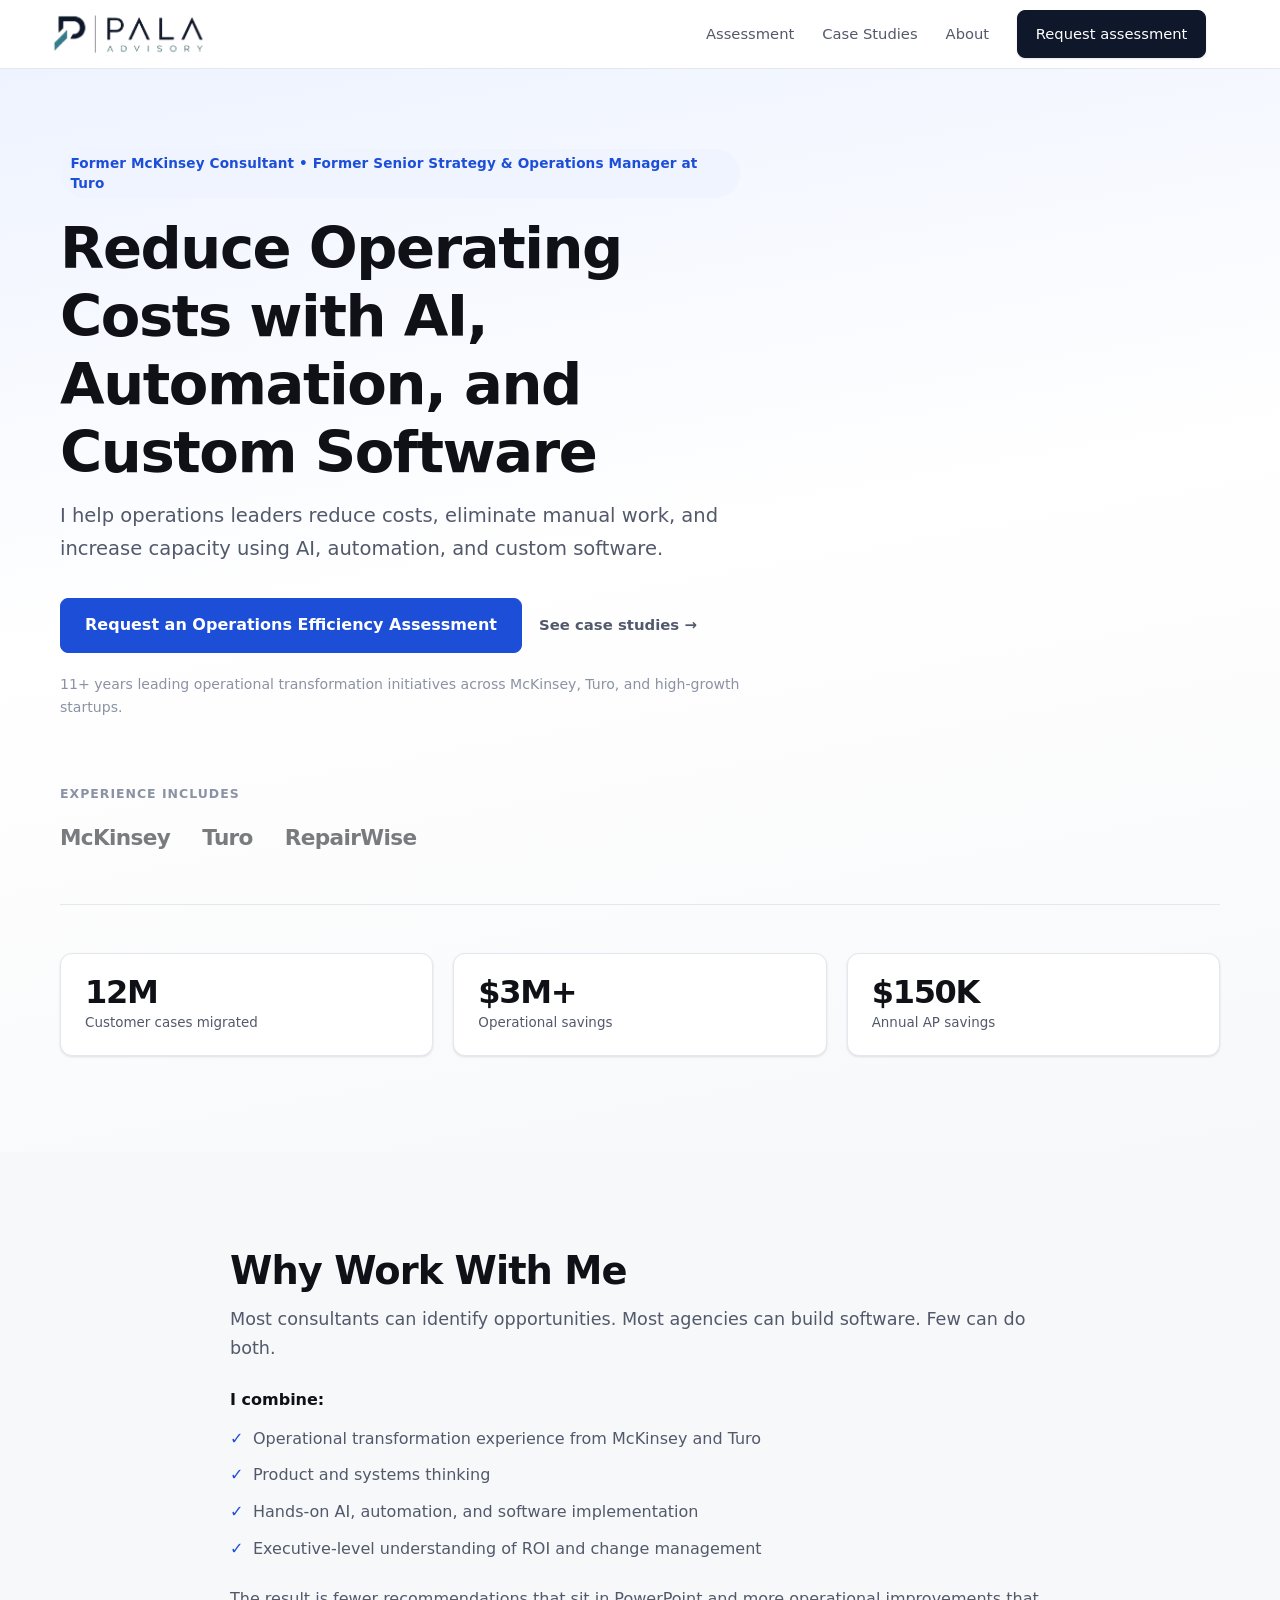
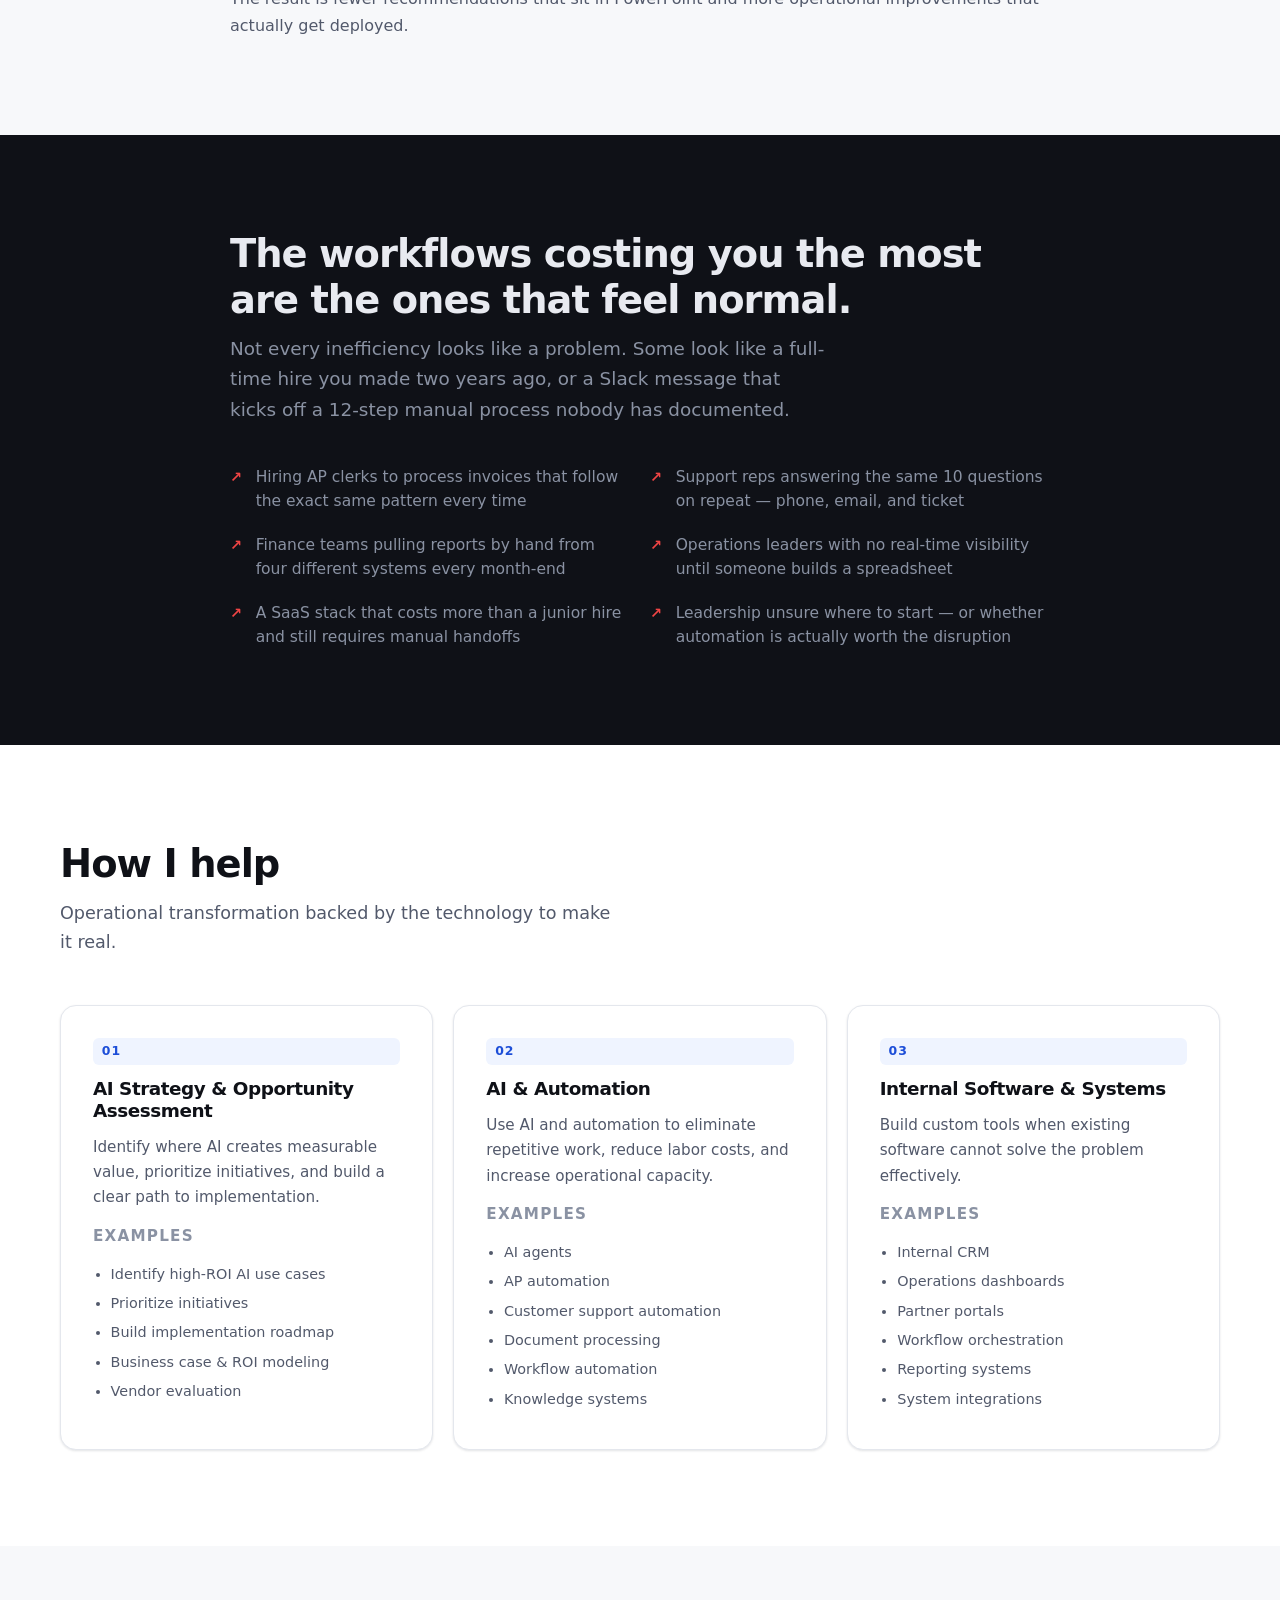
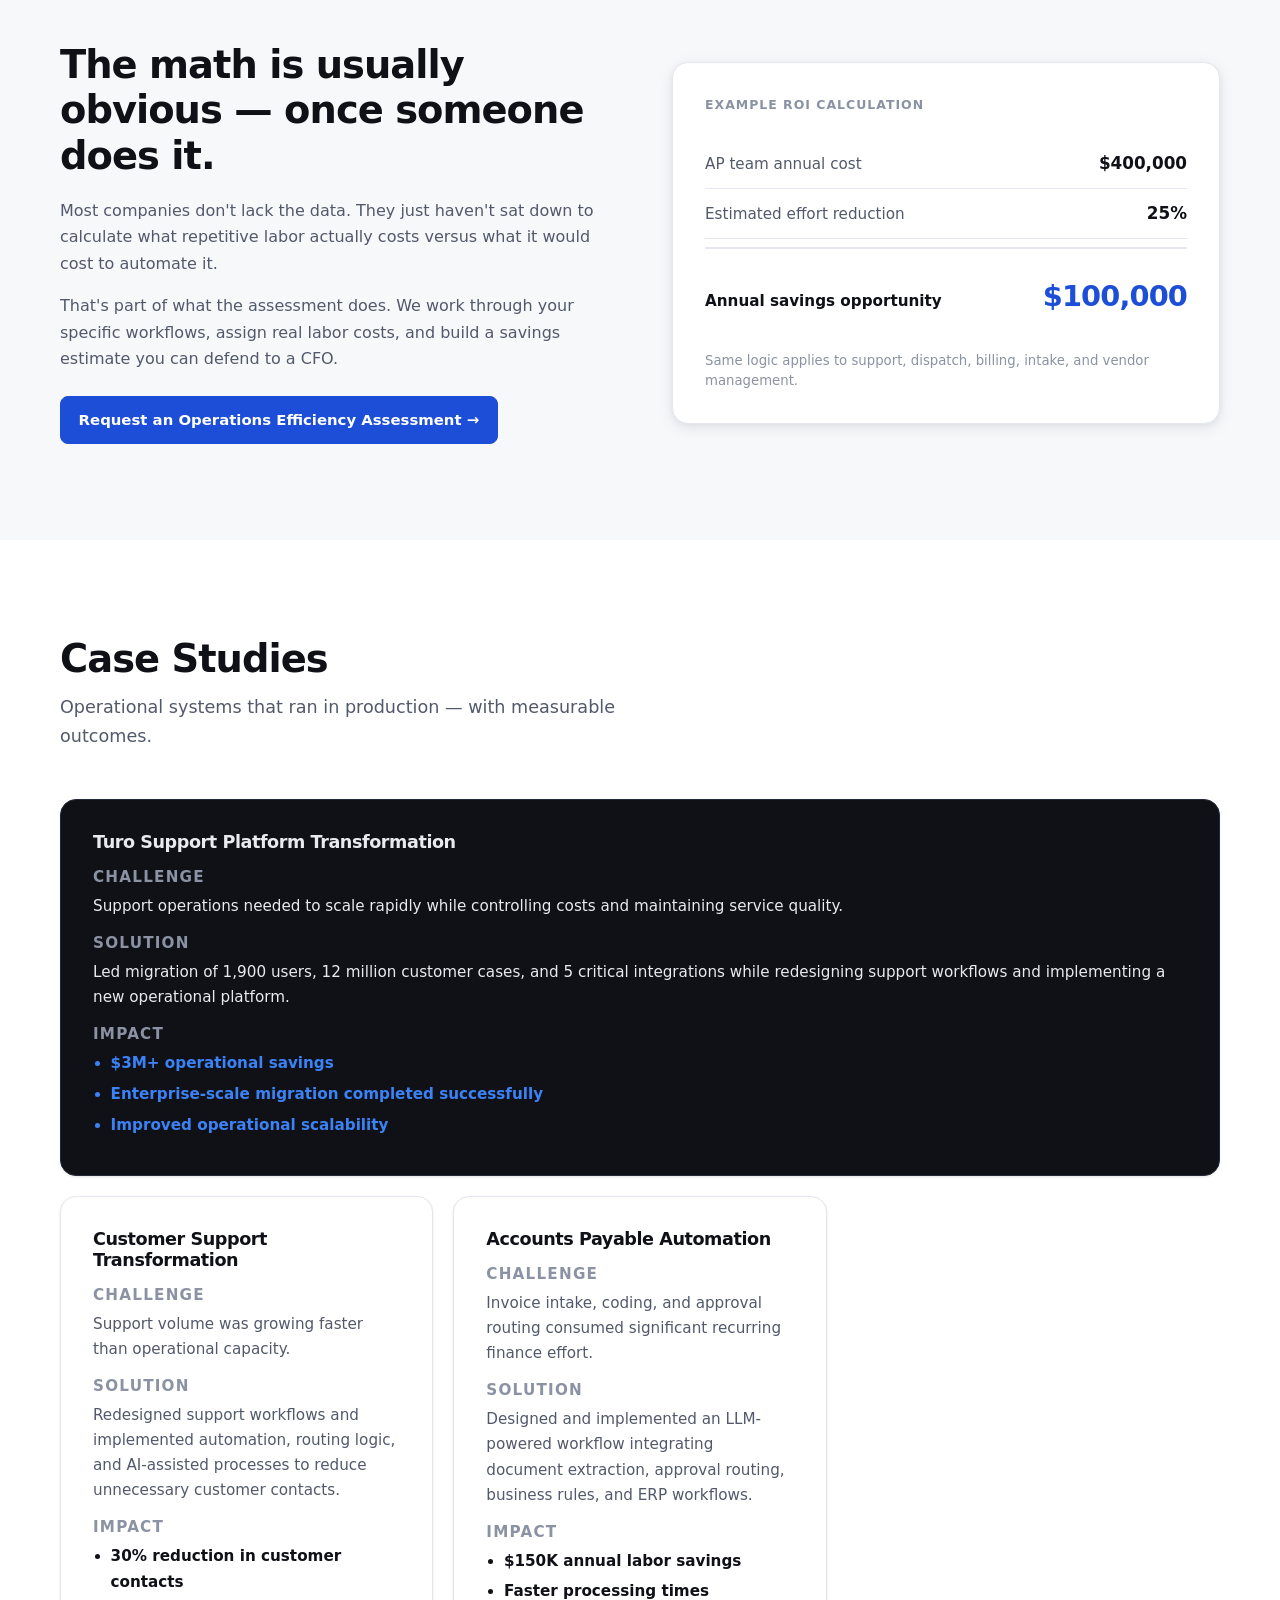
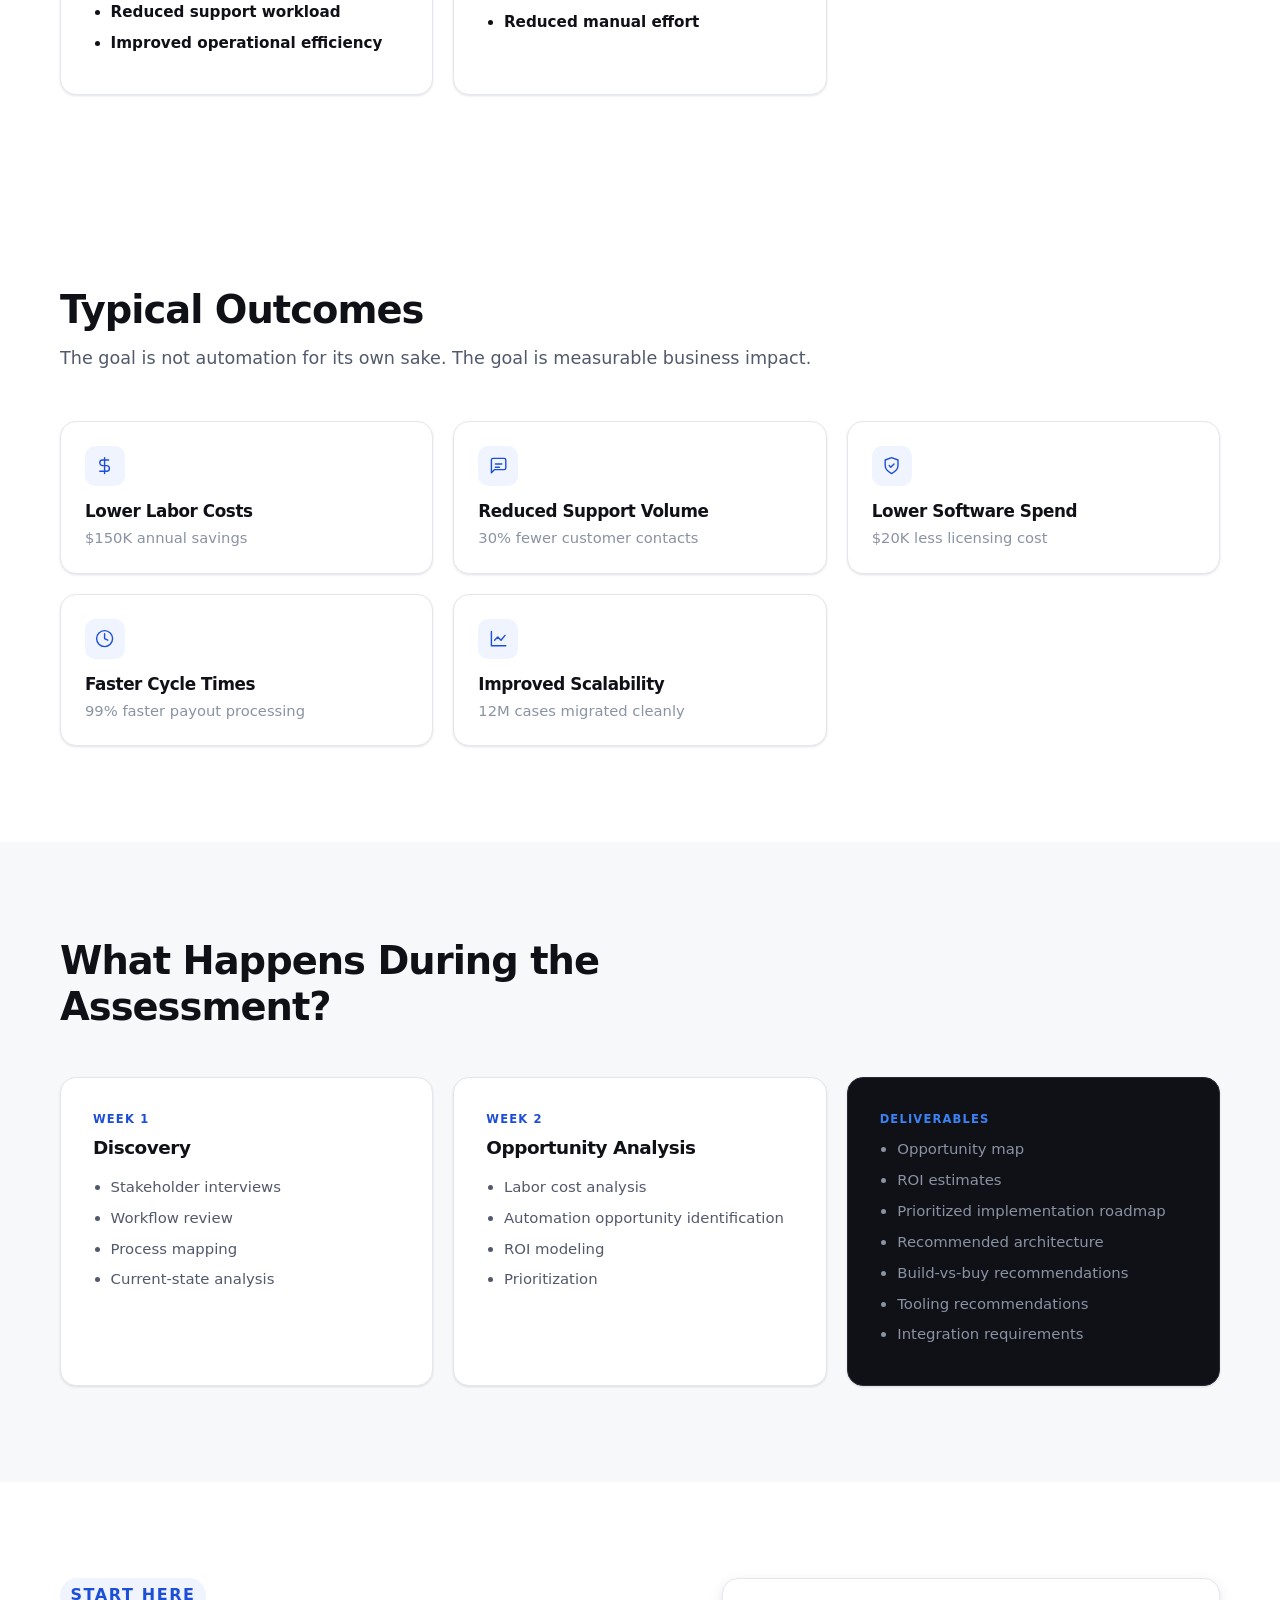
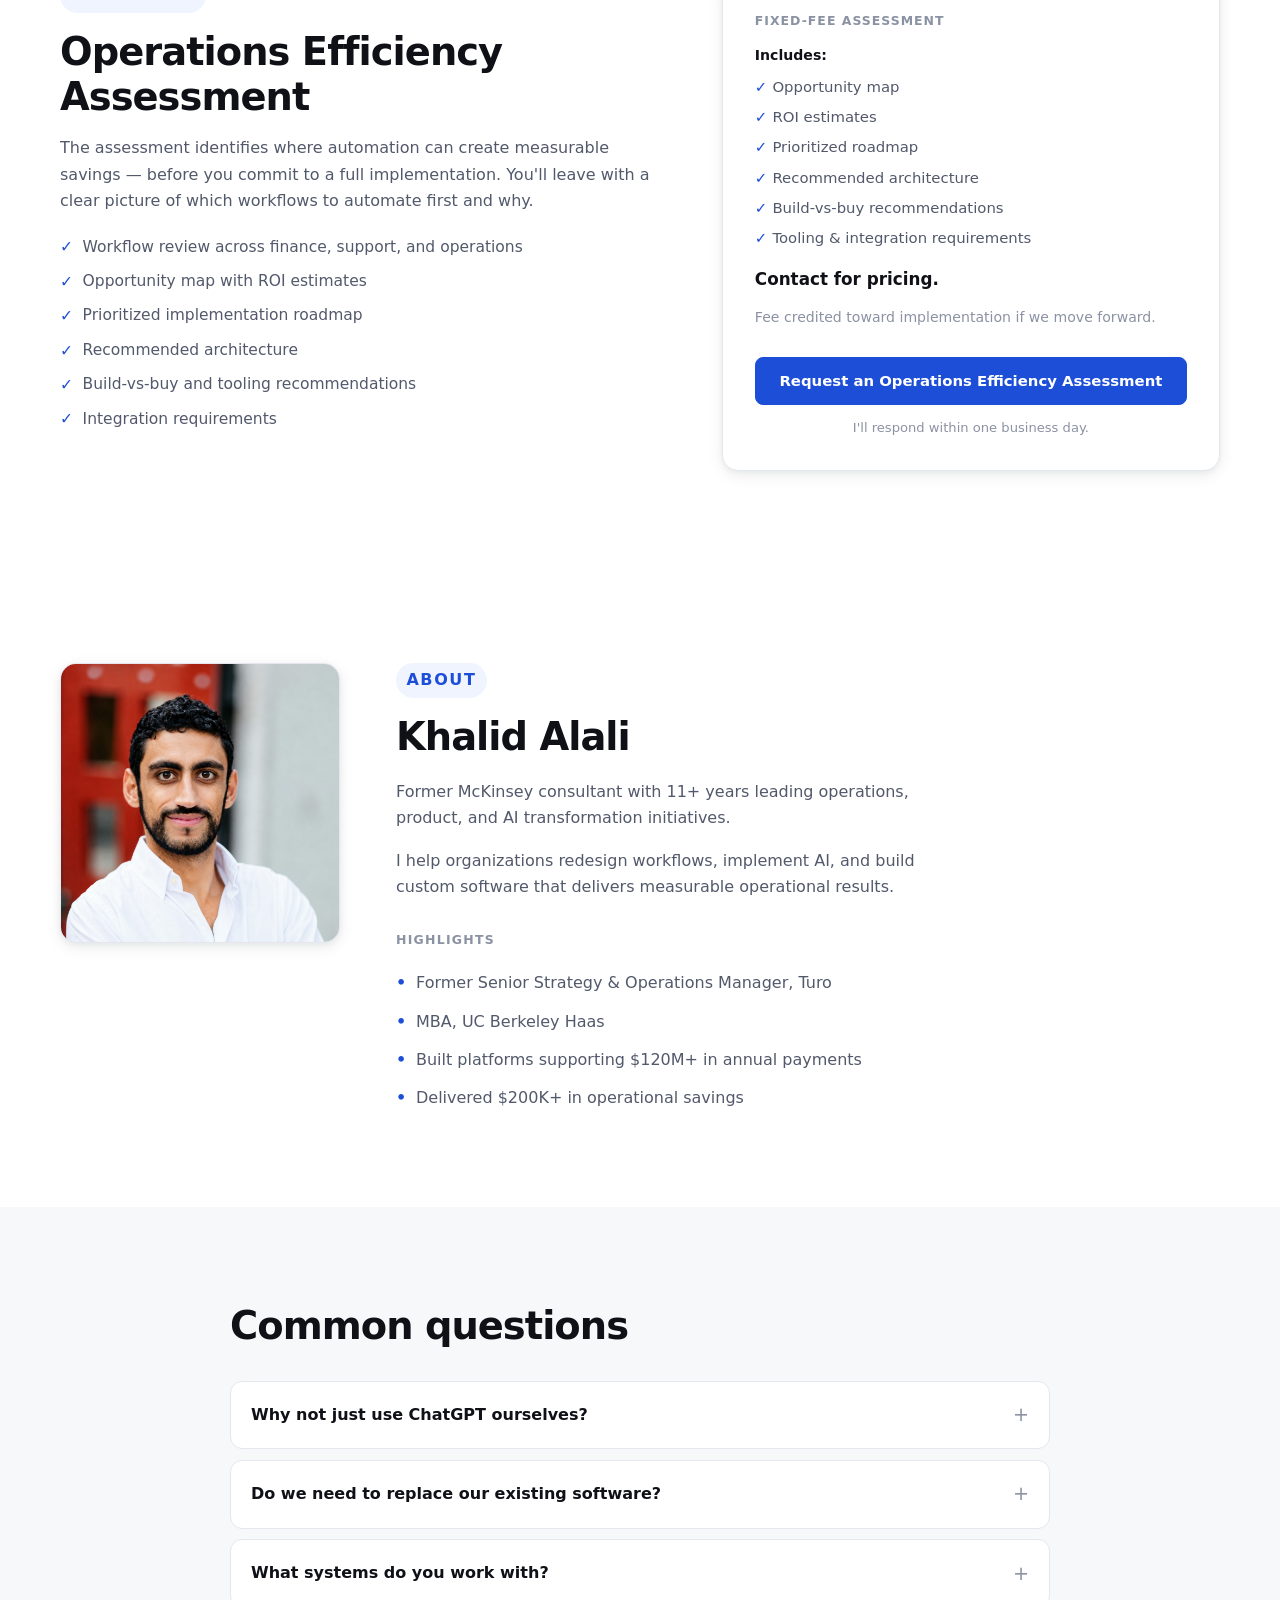
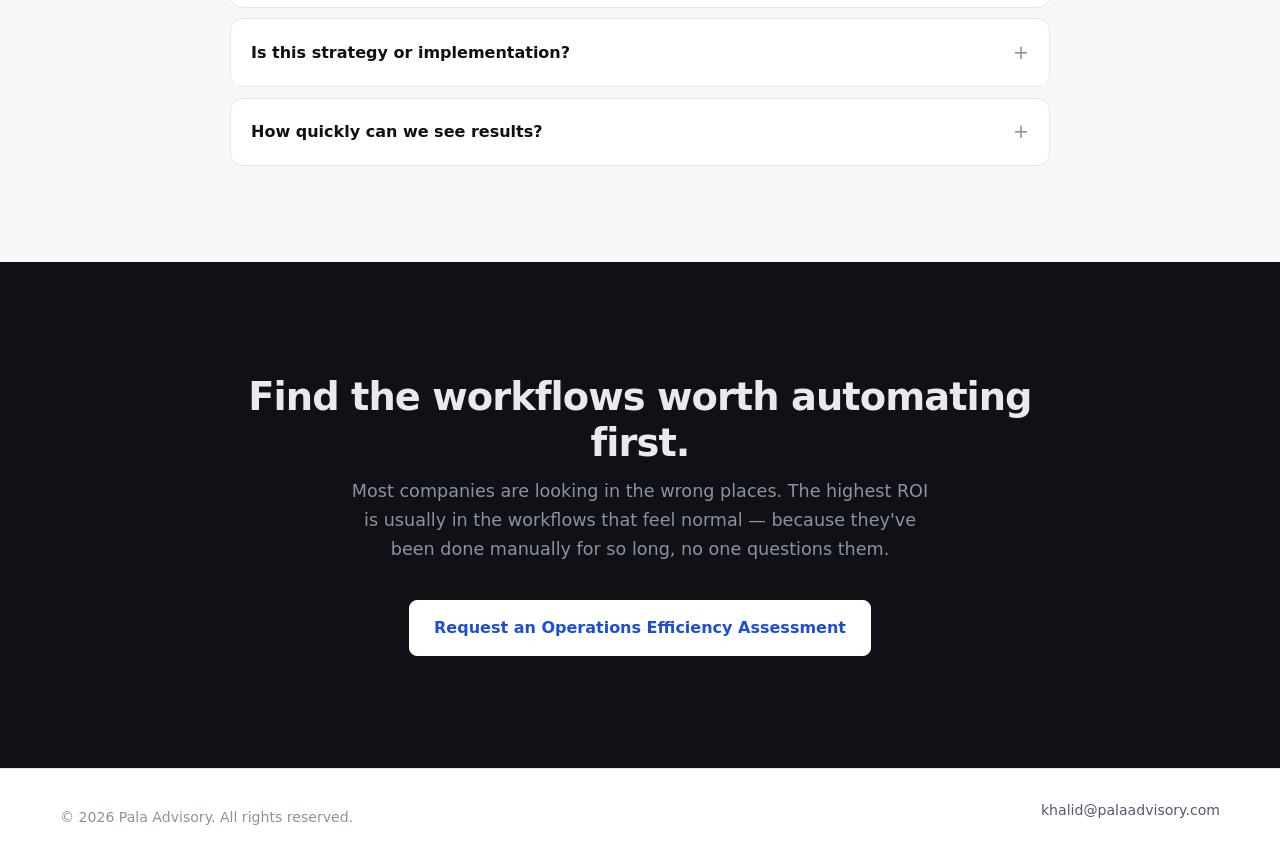
==== index.html @ 05980864 "short bio" ====
<!doctype html>
<html lang="en">
  <head>
    <meta charset="UTF-8" />
    <meta name="viewport" content="width=device-width, initial-scale=1.0" />
    <title>Operations Automation Consulting | Khalid Alali</title>
    <meta
      name="description"
      content="Former McKinsey consultant helping 50–500 employee service businesses identify and implement high-ROI operational improvements using AI, automation, and custom software."
    />
    <meta name="author" content="Khalid Alali" />
    <meta name="robots" content="index, follow" />
    <link rel="canonical" href="https://example.com/" />

    <meta property="og:type" content="website" />
    <meta property="og:title" content="Reduce Operating Costs with AI, Automation, and Custom Software" />
    <meta property="og:description" content="Former McKinsey consultant and operations leader helping service businesses combine operational transformation with AI, automation, and software implementation." />
    <meta property="og:url" content="https://example.com/" />

    <meta name="twitter:card" content="summary_large_image" />
    <meta name="twitter:title" content="Operations Automation Consulting | Khalid Alali" />
    <meta name="twitter:description" content="Reduce operating costs through workflow automation. Former McKinsey consultant with 11+ years leading operational transformation." />

    <link rel="icon" href="./favicon.jpg" type="image/jpeg" />
    <link rel="apple-touch-icon" href="./favicon.jpg" />

    <meta property="og:image" content="https://example.com/images/logo.png" />
    <meta name="twitter:image" content="https://example.com/images/logo.png" />

    <link rel="stylesheet" href="./styles.css" />
  </head>
  <body>
    <header class="site-header">
      <div class="container nav">
        <a class="brand" href="#top">
          <img
            src="./images/logo.png"
            alt="Pala Advisory"
            class="brand-logo"
            width="683"
            height="233"
          />
        </a>
        <nav class="nav-links">
          <a href="#assessment">Assessment</a>
          <a href="#case-studies">Case Studies</a>
          <a href="#about">About</a>
          <a href="#assessment" class="btn btn-primary">Request assessment</a>
        </nav>
      </div>
    </header>

    <main id="top">

      <!-- HERO -->
      <section class="section hero">
        <div class="container">
          <div class="hero-inner">
            <p class="eyebrow eyebrow-credential">Former McKinsey Consultant &bull; Former Senior Strategy &amp; Operations Manager at Turo</p>
            <h1>Reduce Operating Costs with AI, Automation, and Custom Software</h1>
            <p class="lead">
              I help operations leaders reduce costs, eliminate manual work, and increase capacity using AI, automation, and custom software.
            </p>
            <div class="cta-group">
              <a class="btn btn-primary btn-lg" href="#assessment">Request an Operations Efficiency Assessment</a>
              <a class="btn btn-ghost" href="#case-studies">See case studies →</a>
            </div>
            <p class="trust-line">11+ years leading operational transformation initiatives across McKinsey, Turo, and high-growth startups.</p>
          </div>

          <div class="logo-row">
            <p class="logo-row-label">Experience includes</p>
            <div class="logo-list">
              <span class="logo-item">McKinsey</span>
              <span class="logo-item">Turo</span>
              <span class="logo-item">RepairWise</span>
            </div>
          </div>

          <div class="hero-stats">
            <div class="stat-card">
              <span class="stat-number">12M</span>
              <span class="stat-label">Customer cases migrated</span>
            </div>
            <div class="stat-card">
              <span class="stat-number">$3M+</span>
              <span class="stat-label">Operational savings</span>
            </div>
            <div class="stat-card">
              <span class="stat-number">$150K</span>
              <span class="stat-label">Annual AP savings</span>
            </div>
          </div>
        </div>
      </section>

      <!-- WHY WORK WITH ME -->
      <section class="section section-alt">
        <div class="container narrow">
          <h2>Why Work With Me</h2>
          <p class="section-lead-light">
            Most consultants can identify opportunities. Most agencies can build software. Few can do both.
          </p>
          <p class="why-intro">I combine:</p>
          <ul class="why-list">
            <li>Operational transformation experience from McKinsey and Turo</li>
            <li>Product and systems thinking</li>
            <li>Hands-on AI, automation, and software implementation</li>
            <li>Executive-level understanding of ROI and change management</li>
          </ul>
          <p class="why-closer">
            The result is fewer recommendations that sit in PowerPoint and more operational improvements that actually get deployed.
          </p>
        </div>
      </section>

      <!-- PAIN -->
      <section class="section section-dark">
        <div class="container narrow">
          <h2>The workflows costing you the most are the ones that feel normal.</h2>
          <p class="section-lead">
            Not every inefficiency looks like a problem. Some look like a full-time hire you made two years ago, or a Slack message that kicks off a 12-step manual process nobody has documented.
          </p>
          <div class="pain-grid">
            <div class="pain-item">
              <span class="pain-icon">↗</span>
              <p>Hiring AP clerks to process invoices that follow the exact same pattern every time</p>
            </div>
            <div class="pain-item">
              <span class="pain-icon">↗</span>
              <p>Support reps answering the same 10 questions on repeat — phone, email, and ticket</p>
            </div>
            <div class="pain-item">
              <span class="pain-icon">↗</span>
              <p>Finance teams pulling reports by hand from four different systems every month-end</p>
            </div>
            <div class="pain-item">
              <span class="pain-icon">↗</span>
              <p>Operations leaders with no real-time visibility until someone builds a spreadsheet</p>
            </div>
            <div class="pain-item">
              <span class="pain-icon">↗</span>
              <p>A SaaS stack that costs more than a junior hire and still requires manual handoffs</p>
            </div>
            <div class="pain-item">
              <span class="pain-icon">↗</span>
              <p>Leadership unsure where to start — or whether automation is actually worth the disruption</p>
            </div>
          </div>
        </div>
      </section>

      <!-- SERVICES -->
      <section class="section" id="services">
        <div class="container">
          <div class="section-header">
            <h2>How I help</h2>
            <p>Operational transformation backed by the technology to make it real.</p>
          </div>
          <div class="service-grid">
            <article class="service-card">
              <div class="service-number">01</div>
              <h3>AI Strategy &amp; Opportunity Assessment</h3>
              <p>
                Identify where AI creates measurable value, prioritize initiatives, and build a clear path to implementation.
              </p>
              <p class="service-examples-label">Examples</p>
              <ul class="outcome-list">
                <li>Identify high-ROI AI use cases</li>
                <li>Prioritize initiatives</li>
                <li>Build implementation roadmap</li>
                <li>Business case &amp; ROI modeling</li>
                <li>Vendor evaluation</li>
              </ul>
            </article>

            <article class="service-card">
              <div class="service-number">02</div>
              <h3>AI &amp; Automation</h3>
              <p>
                Use AI and automation to eliminate repetitive work, reduce labor costs, and increase operational capacity.
              </p>
              <p class="service-examples-label">Examples</p>
              <ul class="outcome-list">
                <li>AI agents</li>
                <li>AP automation</li>
                <li>Customer support automation</li>
                <li>Document processing</li>
                <li>Workflow automation</li>
                <li>Knowledge systems</li>
              </ul>
            </article>

            <article class="service-card">
              <div class="service-number">03</div>
              <h3>Internal Software &amp; Systems</h3>
              <p>
                Build custom tools when existing software cannot solve the problem effectively.
              </p>
              <p class="service-examples-label">Examples</p>
              <ul class="outcome-list">
                <li>Internal CRM</li>
                <li>Operations dashboards</li>
                <li>Partner portals</li>
                <li>Workflow orchestration</li>
                <li>Reporting systems</li>
                <li>System integrations</li>
              </ul>
            </article>
          </div>
        </div>
      </section>

      <!-- ROI SECTION -->
      <section class="section section-alt" id="roi">
        <div class="container">
          <div class="roi-split">
            <div class="roi-text">
              <h2>The math is usually obvious — once someone does it.</h2>
              <p>
                Most companies don't lack the data. They just haven't sat down to calculate what repetitive labor actually costs versus what it would cost to automate it.
              </p>
              <p>
                That's part of what the assessment does. We work through your specific workflows, assign real labor costs, and build a savings estimate you can defend to a CFO.
              </p>
              <a class="btn btn-primary" href="#assessment">Request an Operations Efficiency Assessment →</a>
            </div>
            <div class="roi-card">
              <p class="roi-card-label">Example ROI calculation</p>
              <div class="roi-row">
                <span>AP team annual cost</span>
                <strong>$400,000</strong>
              </div>
              <div class="roi-row">
                <span>Estimated effort reduction</span>
                <strong>25%</strong>
              </div>
              <div class="roi-divider"></div>
              <div class="roi-row roi-total">
                <span>Annual savings opportunity</span>
                <strong class="roi-highlight">$100,000</strong>
              </div>
              <p class="roi-note">Same logic applies to support, dispatch, billing, intake, and vendor management.</p>
            </div>
          </div>
        </div>
      </section>

      <!-- CASE STUDIES -->
      <section class="section" id="case-studies">
        <div class="container">
          <div class="section-header">
            <h2>Case Studies</h2>
            <p>Operational systems that ran in production — with measurable outcomes.</p>
          </div>
          <div class="work-grid work-grid-featured">
            <article class="work-card work-card-featured work-card-featured-span">
              <h3>Turo Support Platform Transformation</h3>
              <div class="case-study-block">
                <p class="case-label">Challenge</p>
                <p>Support operations needed to scale rapidly while controlling costs and maintaining service quality.</p>
              </div>
              <div class="case-study-block">
                <p class="case-label">Solution</p>
                <p>Led migration of 1,900 users, 12 million customer cases, and 5 critical integrations while redesigning support workflows and implementing a new operational platform.</p>
              </div>
              <div class="case-study-block">
                <p class="case-label">Impact</p>
                <ul class="case-impact-list">
                  <li>$3M+ operational savings</li>
                  <li>Enterprise-scale migration completed successfully</li>
                  <li>Improved operational scalability</li>
                </ul>
              </div>
            </article>
            <article class="work-card">
              <h3>Customer Support Transformation</h3>
              <div class="case-study-block">
                <p class="case-label">Challenge</p>
                <p>Support volume was growing faster than operational capacity.</p>
              </div>
              <div class="case-study-block">
                <p class="case-label">Solution</p>
                <p>Redesigned support workflows and implemented automation, routing logic, and AI-assisted processes to reduce unnecessary customer contacts.</p>
              </div>
              <div class="case-study-block">
                <p class="case-label">Impact</p>
                <ul class="case-impact-list">
                  <li>30% reduction in customer contacts</li>
                  <li>Reduced support workload</li>
                  <li>Improved operational efficiency</li>
                </ul>
              </div>
            </article>
            <article class="work-card">
              <h3>Accounts Payable Automation</h3>
              <div class="case-study-block">
                <p class="case-label">Challenge</p>
                <p>Invoice intake, coding, and approval routing consumed significant recurring finance effort.</p>
              </div>
              <div class="case-study-block">
                <p class="case-label">Solution</p>
                <p>Designed and implemented an LLM-powered workflow integrating document extraction, approval routing, business rules, and ERP workflows.</p>
              </div>
              <div class="case-study-block">
                <p class="case-label">Impact</p>
                <ul class="case-impact-list">
                  <li>$150K annual labor savings</li>
                  <li>Faster processing times</li>
                  <li>Reduced manual effort</li>
                </ul>
              </div>
            </article>
          </div>
        </div>
      </section>

      <!-- TYPICAL OUTCOMES -->
      <section class="section" id="outcomes">
        <div class="container">
          <div class="section-header">
            <h2>Typical Outcomes</h2>
            <p>The goal is not automation for its own sake. The goal is measurable business impact.</p>
          </div>
          <div class="outcome-grid">
            <article class="outcome-card">
              <span class="outcome-icon" aria-hidden="true">
                <svg viewBox="0 0 24 24" fill="none" stroke="currentColor" stroke-width="1.75" stroke-linecap="round" stroke-linejoin="round"><path d="M12 2v20M17 5H9.5a3.5 3.5 0 0 0 0 7h5a3.5 3.5 0 0 1 0 7H6"/></svg>
              </span>
              <h3>Lower Labor Costs</h3>
              <p>$150K annual savings</p>
            </article>
            <article class="outcome-card">
              <span class="outcome-icon" aria-hidden="true">
                <svg viewBox="0 0 24 24" fill="none" stroke="currentColor" stroke-width="1.75" stroke-linecap="round" stroke-linejoin="round"><path d="M21 15a2 2 0 0 1-2 2H7l-4 4V5a2 2 0 0 1 2-2h14a2 2 0 0 1 2 2z"/><path d="M8 10h8M8 14h5"/></svg>
              </span>
              <h3>Reduced Support Volume</h3>
              <p>30% fewer customer contacts</p>
            </article>
            <article class="outcome-card">
              <span class="outcome-icon" aria-hidden="true">
                <svg viewBox="0 0 24 24" fill="none" stroke="currentColor" stroke-width="1.75" stroke-linecap="round" stroke-linejoin="round"><path d="M12 22s8-4 8-10V5l-8-3-8 3v7c0 6 8 10 8 10z"/><path d="m9 12 2 2 4-4"/></svg>
              </span>
              <h3>Lower Software Spend</h3>
              <p>$20K less licensing cost</p>
            </article>
            <article class="outcome-card">
              <span class="outcome-icon" aria-hidden="true">
                <svg viewBox="0 0 24 24" fill="none" stroke="currentColor" stroke-width="1.75" stroke-linecap="round" stroke-linejoin="round"><circle cx="12" cy="12" r="10"/><path d="M12 6v6l4 2"/></svg>
              </span>
              <h3>Faster Cycle Times</h3>
              <p>99% faster payout processing</p>
            </article>
            <article class="outcome-card">
              <span class="outcome-icon" aria-hidden="true">
                <svg viewBox="0 0 24 24" fill="none" stroke="currentColor" stroke-width="1.75" stroke-linecap="round" stroke-linejoin="round"><path d="M3 3v18h18"/><path d="m7 14 4-4 4 4 5-6"/></svg>
              </span>
              <h3>Improved Scalability</h3>
              <p>12M cases migrated cleanly</p>
            </article>
          </div>
        </div>
      </section>

      <!-- ASSESSMENT PROCESS -->
      <section class="section section-alt" id="assessment-process">
        <div class="container">
          <div class="section-header">
            <h2>What Happens During the Assessment?</h2>
          </div>
          <div class="assessment-process-grid">
            <article class="assessment-week-card">
              <p class="week-label">Week 1</p>
              <h3>Discovery</h3>
              <ul>
                <li>Stakeholder interviews</li>
                <li>Workflow review</li>
                <li>Process mapping</li>
                <li>Current-state analysis</li>
              </ul>
            </article>
            <article class="assessment-week-card">
              <p class="week-label">Week 2</p>
              <h3>Opportunity Analysis</h3>
              <ul>
                <li>Labor cost analysis</li>
                <li>Automation opportunity identification</li>
                <li>ROI modeling</li>
                <li>Prioritization</li>
              </ul>
            </article>
            <article class="assessment-week-card assessment-deliverables">
              <p class="week-label">Deliverables</p>
              <ul>
                <li>Opportunity map</li>
                <li>ROI estimates</li>
                <li>Prioritized implementation roadmap</li>
                <li>Recommended architecture</li>
                <li>Build-vs-buy recommendations</li>
                <li>Tooling recommendations</li>
                <li>Integration requirements</li>
              </ul>
            </article>
          </div>
        </div>
      </section>

      <!-- ASSESSMENT CTA -->
      <section class="section" id="assessment">
        <div class="container">
          <div class="assessment-split">
            <div class="assessment-text">
              <p class="eyebrow">Start here</p>
              <h2>Operations Efficiency Assessment</h2>
              <p>
                The assessment identifies where automation can create measurable savings — before you commit to a full implementation. You'll leave with a clear picture of which workflows to automate first and why.
              </p>
              <ul class="checklist">
                <li>Workflow review across finance, support, and operations</li>
                <li>Opportunity map with ROI estimates</li>
                <li>Prioritized implementation roadmap</li>
                <li>Recommended architecture</li>
                <li>Build-vs-buy and tooling recommendations</li>
                <li>Integration requirements</li>
              </ul>
            </div>
            <div class="assessment-card">
              <p class="assess-price-label">Fixed-Fee Assessment</p>
              <p class="assess-includes-label">Includes:</p>
              <ul class="assess-includes">
                <li>Opportunity map</li>
                <li>ROI estimates</li>
                <li>Prioritized roadmap</li>
                <li>Recommended architecture</li>
                <li>Build-vs-buy recommendations</li>
                <li>Tooling &amp; integration requirements</li>
              </ul>
              <p class="assess-contact">Contact for pricing.</p>
              <p class="assess-credit">Fee credited toward implementation if we move forward.</p>
              <a class="btn btn-primary btn-block" href="mailto:khalid@palaadvisory.com?subject=Operations%20Efficiency%20Assessment">
                Request an Operations Efficiency Assessment
              </a>
              <p class="assess-note">I'll respond within one business day.</p>
            </div>
          </div>
        </div>
      </section>

      <!-- ABOUT -->
      <section class="section" id="about">
        <div class="container">
          <div class="about-split">
            <div class="about-photo-wrap">
              <img
                src="./images/khalid-headshot.png"
                alt="Khalid Alali — former McKinsey consultant and operations leader"
                class="about-photo"
                width="1024"
                height="1024"
              />
            </div>
            <div class="about-text">
              <p class="eyebrow">About</p>
              <h2>Khalid Alali</h2>
              <p>
                Former McKinsey consultant with 11+ years leading operations, product, and AI transformation initiatives.
              </p>
              <p>
                I help organizations redesign workflows, implement AI, and build custom software that delivers measurable operational results.
              </p>
              <h3 class="about-highlights-heading">Highlights</h3>
              <ul class="project-list">
                <li>Former Senior Strategy &amp; Operations Manager, Turo</li>
                <li>MBA, UC Berkeley Haas</li>
                <li>Built platforms supporting $120M+ in annual payments</li>
                <li>Delivered $200K+ in operational savings</li>
              </ul>
            </div>
          </div>
        </div>
      </section>

      <!-- FAQ -->
      <section class="section section-alt">
        <div class="container narrow">
          <h2>Common questions</h2>
          <div class="faq-list">
            <details>
              <summary>Why not just use ChatGPT ourselves?</summary>
              <p>
                The prompt is the easy part. The hard part is redesigning the workflow, connecting your systems, handling the exceptions, creating auditability, managing adoption, and measuring what changed. That's where most internal attempts stall.
              </p>
            </details>
            <details>
              <summary>Do we need to replace our existing software?</summary>
              <p>
                Almost never. The opportunity is usually in connecting what you already have — automating the handoffs, eliminating manual steps, and making the data flow where it needs to go without a person in the middle.
              </p>
            </details>
            <details>
              <summary>What systems do you work with?</summary>
              <p>
                QuickBooks Enterprise, NetSuite, Sage, HubSpot, Salesforce, Airtable, Google Workspace, Slack, and most common ticketing, CRM, and ERP systems. If you have an API or a webhook, there's usually a path.
              </p>
            </details>
            <details>
              <summary>Is this strategy or implementation?</summary>
              <p>
                Both, but the value is in implementation. The assessment surfaces the opportunity. The engagement builds and deploys it. Strategy without a working system is just a deck.
              </p>
            </details>
            <details>
              <summary>How quickly can we see results?</summary>
              <p>
                Simple workflow automation can show measurable impact in weeks. More complex systems with multiple integrations or approval workflows take longer — typically two to four months to full deployment.
              </p>
            </details>
          </div>
        </div>
      </section>

      <!-- FINAL CTA -->
      <section class="section final-cta">
        <div class="container narrow center">
          <h2>Find the workflows worth automating first.</h2>
          <p>
            Most companies are looking in the wrong places. The highest ROI is usually in the workflows that feel normal — because they've been done manually for so long, no one questions them.
          </p>
          <a class="btn btn-primary btn-lg" href="mailto:khalid@palaadvisory.com?subject=Operations%20Efficiency%20Assessment">
            Request an Operations Efficiency Assessment
          </a>
        </div>
      </section>

    </main>

    <footer class="site-footer">
      <div class="container footer-inner">
        <div class="footer-brand">
          <p>&copy; <span id="year">2026</span> Pala Advisory. All rights reserved.</p>
        </div>
        <p class="footer-email"><a href="mailto:khalid@palaadvisory.com">khalid@palaadvisory.com</a></p>
      </div>
    </footer>

    <script>
      document.getElementById("year").textContent = new Date().getFullYear();
    </script>
  </body>
</html>
---- styles.css ----
:root {
  --bg: #ffffff;
  --bg-subtle: #f7f8fa;
  --bg-dark: #0f1117;
  --bg-dark-card: #181c26;
  --text: #0f1117;
  --text-soft: #52596b;
  --text-muted: #8a92a3;
  --text-on-dark: #e8eaf0;
  --text-soft-on-dark: #8a92a3;
  --border: #e4e7ed;
  --border-dark: #252a38;
  --primary: #1d4ed8;
  --primary-strong: #1741c4;
  --primary-soft: #eff4ff;
  --accent: #3b82f6;
  --radius-sm: 8px;
  --radius: 12px;
  --radius-lg: 16px;
  --shadow-sm: 0 1px 3px rgba(15, 23, 42, 0.07), 0 1px 2px rgba(15, 23, 42, 0.05);
  --shadow: 0 4px 16px rgba(15, 23, 42, 0.08), 0 2px 6px rgba(15, 23, 42, 0.05);
  --shadow-lg: 0 12px 40px rgba(15, 23, 42, 0.12), 0 4px 12px rgba(15, 23, 42, 0.07);
}

*, *::before, *::after {
  box-sizing: border-box;
}

html {
  scroll-behavior: smooth;
}

body {
  margin: 0;
  font-family: "Inter", system-ui, -apple-system, "Segoe UI", Roboto, sans-serif;
  color: var(--text);
  background: var(--bg);
  line-height: 1.65;
  -webkit-font-smoothing: antialiased;
}

h1, h2, h3, h4 {
  margin: 0 0 0.75rem;
  line-height: 1.18;
  letter-spacing: -0.025em;
  color: var(--text);
}

h1 { font-size: clamp(2.2rem, 4.5vw, 3.75rem); font-weight: 780; }
h2 { font-size: clamp(1.65rem, 3vw, 2.5rem); font-weight: 740; }
h3 { font-size: 1.1rem; font-weight: 680; }

p {
  margin: 0 0 1rem;
  color: var(--text-soft);
}

ul, ol {
  margin: 0;
  padding-left: 1.25rem;
}

li { margin-bottom: 0.5rem; }

a { color: var(--primary); }

.container {
  width: min(1160px, 92%);
  margin: 0 auto;
}

.narrow {
  max-width: 820px;
  margin-left: auto;
  margin-right: auto;
}

.section {
  padding: 6rem 0;
}

.section-alt {
  background: var(--bg-subtle);
}

.section-dark {
  background: var(--bg-dark);
}

.section-dark h2,
.section-dark h3 {
  color: var(--text-on-dark);
}

.section-dark p,
.section-dark li {
  color: var(--text-soft-on-dark);
}

.section-header {
  margin-bottom: 3rem;
  max-width: 560px;
}

.section-header p {
  font-size: 1.1rem;
  margin: 0;
}

#outcomes .section-header {
  max-width: none;
}

#outcomes .section-header p {
  max-width: max-content;
}

@media (max-width: 768px) {
  #outcomes .section-header p {
    max-width: none;
  }
}

.section-lead {
  font-size: 1.15rem;
  color: var(--text-soft-on-dark);
  margin-bottom: 2.5rem;
  max-width: 600px;
}

/* ─── NAV ─── */
.site-header {
  position: sticky;
  top: 0;
  z-index: 100;
  background: rgba(255, 255, 255, 0.96);
  border-bottom: 1px solid var(--border);
  backdrop-filter: blur(10px);
}

.site-header .btn-primary {
  background: #0f172a;
  border-color: #0f172a;
  color: #ffffff;
  box-shadow: 0 1px 2px rgba(15, 23, 42, 0.12);
}

.site-header .btn-primary:hover {
  background: #020617;
  border-color: #020617;
  color: #ffffff;
}

.site-header .btn-primary:link,
.site-header .btn-primary:visited {
  color: #ffffff;
}

.site-header .nav {
  width: min(1160px, 92%);
  margin-left: max(calc((100% - min(1160px, 92%)) / 2 - 14px), 2.5%);
  margin-right: auto;
  padding-left: 0;
}

.nav {
  min-height: 68px;
  display: flex;
  align-items: center;
  justify-content: space-between;
  gap: 2.75rem;
}

.brand {
  display: flex;
  align-items: center;
  text-decoration: none;
  flex-shrink: 0;
  margin-right: 1.25rem;
}

.brand-logo {
  display: block;
  height: 56px;
  width: auto;
}

.nav-links {
  display: flex;
  align-items: center;
  gap: 1.75rem;
}

.nav-links a {
  color: var(--text-soft);
  text-decoration: none;
  font-size: 0.92rem;
  font-weight: 520;
  transition: color 0.15s;
}

.nav-links a:hover { color: var(--text); }

/* ─── BUTTONS ─── */
.btn {
  border-radius: var(--radius-sm);
  text-decoration: none;
  font-weight: 620;
  font-size: 0.93rem;
  display: inline-flex;
  align-items: center;
  justify-content: center;
  padding: 0.65rem 1.1rem;
  border: 1.5px solid transparent;
  transition: all 0.18s ease;
  white-space: nowrap;
  cursor: pointer;
}

.btn:hover { transform: translateY(-1px); }

.btn-primary {
  background: var(--primary);
  border-color: var(--primary);
  color: #fff;
}
.btn-primary:hover { background: var(--primary-strong); border-color: var(--primary-strong); }

.btn-ghost {
  background: transparent;
  border-color: transparent;
  color: var(--text-soft);
  padding-left: 0;
}
.btn-ghost:hover { color: var(--text); transform: none; }

.btn-lg {
  padding: 0.85rem 1.5rem;
  font-size: 1rem;
  font-weight: 660;
}

.btn-block {
  width: 100%;
  margin-top: 0.5rem;
}

/* ─── HERO ─── */
.hero {
  padding-top: 5rem;
  padding-bottom: 6rem;
  background: linear-gradient(170deg, #eef3ff 0%, #ffffff 45%, #f7f8fa 100%);
}

.hero-logo {
  display: block;
  height: 52px;
  width: auto;
  margin-bottom: 2.5rem;
}

.hero-inner {
  max-width: 680px;
  margin-bottom: 4rem;
}

.eyebrow {
  display: inline-block;
  color: var(--primary);
  font-weight: 680;
  font-size: 0.78rem;
  letter-spacing: 0.1em;
  text-transform: uppercase;
  margin-bottom: 1.1rem;
  background: var(--primary-soft);
  padding: 0.25rem 0.65rem;
  border-radius: 100px;
}

.eyebrow-credential {
  text-transform: none;
  letter-spacing: 0.01em;
  font-size: 0.85rem;
  line-height: 1.5;
}

.lead {
  font-size: clamp(1.05rem, 1.6vw, 1.22rem);
  line-height: 1.7;
  color: var(--text-soft);
  max-width: 58ch;
  margin-bottom: 0.5rem;
}

.cta-group {
  display: flex;
  flex-wrap: wrap;
  align-items: center;
  gap: 1rem;
  margin: 2rem 0 1.25rem;
}

.trust-line {
  font-size: 0.88rem;
  color: var(--text-muted);
  margin: 0;
}

.logo-row {
  margin-bottom: 3rem;
  padding-bottom: 3rem;
  border-bottom: 1px solid var(--border);
}

.logo-row-label {
  font-size: 0.78rem;
  font-weight: 700;
  text-transform: uppercase;
  letter-spacing: 0.08em;
  color: var(--text-muted);
  margin: 0 0 1rem;
}

.logo-list {
  display: flex;
  flex-wrap: wrap;
  align-items: center;
  gap: 2rem;
}

.logo-item {
  font-size: 1.35rem;
  font-weight: 740;
  letter-spacing: -0.03em;
  color: var(--text);
  opacity: 0.55;
}

.section-lead-light {
  font-size: 1.1rem;
  color: var(--text-soft);
  margin-bottom: 1.5rem;
  line-height: 1.65;
}

.why-intro {
  font-size: 1rem;
  font-weight: 600;
  color: var(--text);
  margin-bottom: 0.75rem;
}

.why-list {
  list-style: none;
  padding: 0;
  margin: 0;
  display: flex;
  flex-direction: column;
  gap: 0.65rem;
}

.why-list li {
  display: flex;
  align-items: flex-start;
  gap: 0.6rem;
  font-size: 1rem;
  color: var(--text-soft);
  margin: 0;
}

.why-list li::before {
  content: "✓";
  color: var(--primary);
  font-weight: 700;
  flex-shrink: 0;
}

.why-closer {
  margin: 1.5rem 0 0;
  font-size: 1rem;
  color: var(--text-soft);
  line-height: 1.65;
}

.hero-stats {
  display: grid;
  grid-template-columns: repeat(3, minmax(0, 1fr));
  gap: 1.25rem;
}

.stat-card {
  background: #fff;
  border: 1px solid var(--border);
  border-radius: var(--radius);
  padding: 1.4rem 1.5rem;
  box-shadow: var(--shadow-sm);
  display: flex;
  flex-direction: column;
  gap: 0.35rem;
}

.stat-number {
  font-size: clamp(1.6rem, 2.5vw, 2.2rem);
  font-weight: 820;
  letter-spacing: -0.04em;
  color: var(--text);
  line-height: 1;
}

.stat-label {
  font-size: 0.84rem;
  color: var(--text-soft);
  line-height: 1.4;
}

/* ─── PAIN ─── */
.pain-grid {
  display: grid;
  grid-template-columns: repeat(2, minmax(0, 1fr));
  gap: 1.25rem;
  margin-top: 0;
}

.pain-item {
  display: flex;
  gap: 0.85rem;
  align-items: flex-start;
}

.pain-icon {
  flex-shrink: 0;
  font-size: 0.9rem;
  color: #ef4444;
  margin-top: 0.05rem;
  font-weight: 700;
}

.pain-item p {
  margin: 0;
  font-size: 0.97rem;
  color: var(--text-soft-on-dark);
  line-height: 1.55;
}

/* ─── SERVICES ─── */
.service-grid {
  display: grid;
  grid-template-columns: repeat(3, minmax(0, 1fr));
  gap: 1.25rem;
}

.service-card {
  background: #fff;
  border: 1px solid var(--border);
  border-radius: var(--radius-lg);
  padding: 2rem;
  box-shadow: var(--shadow-sm);
  display: flex;
  flex-direction: column;
  gap: 0.85rem;
  transition: box-shadow 0.2s, transform 0.2s;
}

.service-card:hover {
  box-shadow: var(--shadow);
  transform: translateY(-2px);
}

.service-number {
  font-size: 0.78rem;
  font-weight: 740;
  color: var(--primary);
  letter-spacing: 0.08em;
  background: var(--primary-soft);
  display: inline-block;
  padding: 0.2rem 0.55rem;
  border-radius: 6px;
}

.service-card h3 {
  margin: 0;
  font-size: 1.15rem;
}

.service-card > p {
  margin: 0;
  font-size: 0.95rem;
}

.service-fit {
  background: var(--bg-subtle);
  border-radius: var(--radius-sm);
  padding: 0.85rem 1rem;
}

.fit-label {
  display: block;
  font-size: 0.72rem;
  font-weight: 700;
  text-transform: uppercase;
  letter-spacing: 0.08em;
  color: var(--text-muted);
  margin-bottom: 0.35rem;
}

.service-fit p {
  margin: 0;
  font-size: 0.87rem;
  color: var(--text-soft);
  line-height: 1.5;
}

.service-examples-label {
  font-size: 0.72rem;
  font-weight: 700;
  text-transform: uppercase;
  letter-spacing: 0.08em;
  color: var(--text-muted);
  margin: 0.25rem 0 0;
}

.outcome-list {
  margin: 0;
  padding-left: 1.1rem;
}

.outcome-list li {
  font-size: 0.9rem;
  color: var(--text-soft);
  margin-bottom: 0.35rem;
}

/* ─── ROI ─── */
.roi-split {
  display: grid;
  grid-template-columns: 1fr 1fr;
  gap: 4rem;
  align-items: center;
}

.roi-text h2 { margin-bottom: 1.25rem; }
.roi-text p { font-size: 1rem; }
.roi-text .btn { margin-top: 0.5rem; }

.roi-card {
  background: #fff;
  border: 1px solid var(--border);
  border-radius: var(--radius-lg);
  padding: 2rem;
  box-shadow: var(--shadow);
}

.roi-card-label {
  font-size: 0.78rem;
  font-weight: 700;
  text-transform: uppercase;
  letter-spacing: 0.08em;
  color: var(--text-muted);
  margin: 0 0 1.5rem;
}

.roi-row {
  display: flex;
  justify-content: space-between;
  align-items: baseline;
  padding: 0.65rem 0;
  border-bottom: 1px solid var(--border);
  gap: 1rem;
}

.roi-row:last-of-type { border-bottom: none; }

.roi-row span {
  font-size: 0.95rem;
  color: var(--text-soft);
}

.roi-row strong {
  font-size: 1.05rem;
  font-weight: 700;
  color: var(--text);
}

.roi-divider {
  height: 2px;
  background: var(--border);
  margin: 0.5rem 0;
}

.roi-total {
  padding-top: 1rem;
  border-bottom: none !important;
}

.roi-total span { font-weight: 600; color: var(--text); }

.roi-highlight {
  font-size: 1.8rem !important;
  font-weight: 820 !important;
  color: var(--primary) !important;
  letter-spacing: -0.03em;
}

.roi-note {
  margin: 1.25rem 0 0;
  font-size: 0.83rem;
  color: var(--text-muted);
  line-height: 1.5;
}

/* ─── WORK ─── */
.work-grid {
  display: grid;
  grid-template-columns: repeat(3, minmax(0, 1fr));
  gap: 1.25rem;
}

.work-card {
  border: 1px solid var(--border);
  border-radius: var(--radius-lg);
  padding: 2rem;
  background: #fff;
  box-shadow: var(--shadow-sm);
  display: flex;
  flex-direction: column;
  gap: 0.75rem;
}

.work-card-featured {
  background: var(--bg-dark);
  border-color: var(--border-dark);
}

.work-card-featured h3,
.work-card-featured p {
  color: var(--text-on-dark);
}

.work-card-featured .work-result {
  color: var(--accent);
}

.work-result {
  font-size: 1.5rem;
  font-weight: 820;
  letter-spacing: -0.04em;
  color: var(--primary);
  line-height: 1;
}

.work-card h3 { margin: 0; }
.work-card p { margin: 0; font-size: 0.95rem; }

.case-study-block {
  display: flex;
  flex-direction: column;
  gap: 0.25rem;
}

.case-label {
  font-size: 0.72rem;
  font-weight: 700;
  text-transform: uppercase;
  letter-spacing: 0.08em;
  color: var(--text-muted);
  margin: 0;
}

.work-card-featured .case-label {
  color: var(--text-soft-on-dark);
}

.case-impact {
  font-weight: 680;
  color: var(--text) !important;
}

.work-card-featured .case-impact {
  color: var(--accent) !important;
  font-weight: 740;
}

.case-impact-list {
  margin: 0;
  padding-left: 1.1rem;
}

.case-impact-list li {
  font-size: 0.95rem;
  font-weight: 680;
  color: var(--text);
  margin-bottom: 0.35rem;
}

.work-card-featured .case-impact-list li {
  color: var(--accent);
  font-weight: 740;
}

.work-grid-featured {
  grid-template-columns: repeat(3, minmax(0, 1fr));
}

.work-card-featured-span {
  grid-column: 1 / -1;
}

/* ─── PROCESS ─── */
.process-steps {
  display: grid;
  grid-template-columns: 1fr auto 1fr auto 1fr auto 1fr;
  gap: 0;
  align-items: start;
  margin-top: 0.5rem;
}

.process-step {
  display: flex;
  flex-direction: column;
  gap: 1rem;
}

.process-connector {
  width: 3rem;
  height: 1px;
  background: var(--border);
  margin-top: 1.4rem;
  align-self: flex-start;
}

.step-num {
  width: 2.4rem;
  height: 2.4rem;
  border-radius: 50%;
  background: var(--primary-soft);
  color: var(--primary);
  font-weight: 780;
  font-size: 0.95rem;
  display: flex;
  align-items: center;
  justify-content: center;
  flex-shrink: 0;
}

.step-content h3 { margin-bottom: 0.4rem; }
.step-content p { font-size: 0.93rem; margin: 0; }

/* ─── ASSESSMENT ─── */
.assessment-split {
  display: grid;
  grid-template-columns: 1.2fr 1fr;
  gap: 4rem;
  align-items: start;
}

.assessment-text h2 { margin-bottom: 1rem; }
.assessment-text p { font-size: 1rem; margin-bottom: 1rem; }

.checklist {
  list-style: none;
  padding: 0;
  margin: 1.25rem 0 0;
  display: flex;
  flex-direction: column;
  gap: 0.5rem;
}

.checklist li {
  display: flex;
  align-items: flex-start;
  gap: 0.6rem;
  font-size: 0.97rem;
  color: var(--text-soft);
  margin: 0;
}

.checklist li::before {
  content: "✓";
  color: var(--primary);
  font-weight: 700;
  flex-shrink: 0;
  margin-top: 0.05rem;
}

.assessment-card {
  background: #fff;
  border: 1px solid var(--border);
  border-radius: var(--radius-lg);
  padding: 2rem;
  box-shadow: var(--shadow);
  position: sticky;
  top: 88px;
}

.assess-price-label {
  font-size: 0.78rem;
  font-weight: 700;
  text-transform: uppercase;
  letter-spacing: 0.08em;
  color: var(--text-muted);
  margin: 0 0 0.35rem;
}

.assess-price {
  font-size: 2rem;
  font-weight: 820;
  color: var(--text);
  margin: 0 0 0.4rem;
  letter-spacing: -0.04em;
}

.assess-includes-label {
  font-size: 0.88rem;
  font-weight: 600;
  color: var(--text);
  margin: 0.75rem 0 0.5rem;
}

.assess-includes {
  list-style: none;
  padding: 0;
  margin: 0 0 1rem;
  display: flex;
  flex-direction: column;
  gap: 0.35rem;
}

.assess-includes li {
  font-size: 0.93rem;
  color: var(--text-soft);
  margin: 0;
  padding-left: 1.1rem;
  position: relative;
}

.assess-includes li::before {
  content: "✓";
  position: absolute;
  left: 0;
  color: var(--primary);
  font-weight: 700;
}

.assess-contact {
  font-size: 1.05rem;
  font-weight: 640;
  color: var(--text);
  margin: 0 0 0.75rem;
}

.assess-credit {
  font-size: 0.88rem;
  color: var(--text-muted);
  margin-bottom: 1.25rem;
}

.assess-note {
  font-size: 0.82rem;
  color: var(--text-muted);
  margin: 0.75rem 0 0;
  text-align: center;
}

/* ─── OUTCOMES ─── */
.outcome-grid {
  display: grid;
  grid-template-columns: repeat(3, minmax(0, 1fr));
  gap: 1.25rem;
}

.outcome-card {
  background: #fff;
  border: 1px solid var(--border);
  border-radius: var(--radius-lg);
  padding: 1.5rem;
  box-shadow: var(--shadow-sm);
}

.outcome-icon {
  display: inline-flex;
  align-items: center;
  justify-content: center;
  width: 2.5rem;
  height: 2.5rem;
  margin-bottom: 1rem;
  border-radius: 10px;
  background: var(--primary-soft);
  color: var(--primary);
}

.outcome-icon svg {
  width: 1.2rem;
  height: 1.2rem;
}

.outcome-card h3 {
  margin: 0 0 0.35rem;
  font-size: 1.05rem;
}

.outcome-card p {
  margin: 0;
  font-size: 0.92rem;
  line-height: 1.45;
  color: var(--text-muted);
}

/* ─── WHAT I BUILD ─── */
.build-grid {
  display: grid;
  grid-template-columns: repeat(4, minmax(0, 1fr));
  gap: 1.25rem;
}

.build-card {
  background: #fff;
  border: 1px solid var(--border);
  border-radius: var(--radius-lg);
  padding: 1.5rem;
  box-shadow: var(--shadow-sm);
}

.build-card h3 {
  margin: 0 0 0.5rem;
  font-size: 0.98rem;
}

.build-card p {
  margin: 0;
  font-size: 0.9rem;
  line-height: 1.5;
  color: var(--text-soft);
}

/* ─── ADDITIONAL PROJECTS ─── */
.project-list {
  list-style: none;
  padding: 0;
  margin: 1.5rem 0 0;
  display: flex;
  flex-direction: column;
  gap: 0.85rem;
}

.project-list li {
  position: relative;
  padding-left: 1.25rem;
  font-size: 1rem;
  color: var(--text-soft);
  margin: 0;
  line-height: 1.55;
}

.project-list li::before {
  content: "•";
  position: absolute;
  left: 0;
  color: var(--primary);
  font-weight: 700;
}

/* ─── ASSESSMENT PROCESS ─── */
.assessment-process-grid {
  display: grid;
  grid-template-columns: repeat(3, minmax(0, 1fr));
  gap: 1.25rem;
}

.assessment-week-card {
  background: #fff;
  border: 1px solid var(--border);
  border-radius: var(--radius-lg);
  padding: 2rem;
  box-shadow: var(--shadow-sm);
}

.week-label {
  font-size: 0.72rem;
  font-weight: 700;
  text-transform: uppercase;
  letter-spacing: 0.1em;
  color: var(--primary);
  margin: 0 0 0.5rem;
}

.assessment-week-card h3 {
  margin: 0 0 1rem;
  font-size: 1.15rem;
}

.assessment-week-card ul {
  margin: 0;
  padding-left: 1.1rem;
}

.assessment-week-card li {
  font-size: 0.93rem;
  color: var(--text-soft);
  margin-bottom: 0.4rem;
}

.assessment-deliverables {
  background: var(--bg-dark);
  border-color: var(--border-dark);
}

.assessment-deliverables .week-label {
  color: var(--accent);
}

.assessment-deliverables h3 {
  color: var(--text-on-dark);
}

.assessment-deliverables li {
  color: var(--text-soft-on-dark);
}

/* ─── ABOUT ─── */
.about-inner {
  max-width: 620px;
}

.about-split {
  display: grid;
  grid-template-columns: 280px 1fr;
  gap: 3.5rem;
  align-items: start;
  max-width: 900px;
}

.about-photo-wrap {
  border-radius: var(--radius-lg);
  overflow: hidden;
  border: 1px solid var(--border);
  box-shadow: var(--shadow);
  background: var(--bg-subtle);
}

.about-photo {
  display: block;
  width: 100%;
  height: auto;
  aspect-ratio: 1;
  object-fit: cover;
}

.about-text .eyebrow { margin-bottom: 1rem; }
.about-text h2 { margin-bottom: 1.25rem; }
.about-text p { font-size: 1rem; }

.about-credentials {
  display: flex;
  flex-wrap: wrap;
  gap: 0.6rem;
  margin-top: 1.75rem;
}

.about-credentials span {
  font-size: 0.83rem;
  font-weight: 580;
  color: var(--text-soft);
  background: var(--bg-subtle);
  border: 1px solid var(--border);
  padding: 0.3rem 0.8rem;
  border-radius: 100px;
}

.about-highlights-heading {
  font-size: 0.78rem;
  font-weight: 700;
  text-transform: uppercase;
  letter-spacing: 0.1em;
  color: var(--text-muted);
  margin: 2rem 0 0;
}

/* ─── FAQ ─── */
.faq-list {
  margin-top: 2rem;
  display: flex;
  flex-direction: column;
  gap: 0.65rem;
}

details {
  background: #fff;
  border: 1px solid var(--border);
  border-radius: var(--radius);
  padding: 1.1rem 1.25rem;
  transition: box-shadow 0.15s;
}

details[open] { box-shadow: var(--shadow-sm); }

summary {
  font-weight: 640;
  color: var(--text);
  cursor: pointer;
  font-size: 1rem;
  list-style: none;
  display: flex;
  justify-content: space-between;
  align-items: center;
  gap: 1rem;
}

summary::-webkit-details-marker { display: none; }

summary::after {
  content: "+";
  font-size: 1.2rem;
  font-weight: 400;
  color: var(--text-muted);
  flex-shrink: 0;
  transition: transform 0.2s;
}

details[open] summary::after {
  content: "−";
}

details p {
  margin: 0.85rem 0 0;
  font-size: 0.97rem;
  line-height: 1.65;
}

/* ─── FINAL CTA ─── */
.final-cta {
  background: var(--bg-dark);
  padding: 7rem 0;
}

.final-cta h2 { color: var(--text-on-dark); }
.final-cta p { color: var(--text-soft-on-dark); font-size: 1.1rem; max-width: 52ch; margin: 0 auto 2.25rem; }
.final-cta .btn-primary { background: #fff; color: var(--primary); border-color: #fff; }
.final-cta .btn-primary:hover { background: #f0f5ff; }

.center { text-align: center; }

/* ─── FOOTER ─── */
.site-footer {
  border-top: 1px solid var(--border);
  background: #fff;
}

.footer-inner {
  min-height: 64px;
  display: flex;
  align-items: center;
  justify-content: space-between;
  gap: 1.5rem;
  padding: 1.75rem 0;
}

.footer-brand {
  display: flex;
  flex-direction: column;
  gap: 0.75rem;
}

.footer-logo {
  display: block;
  height: 40px;
  width: auto;
}

.footer-brand p {
  margin: 0;
  font-size: 0.88rem;
  color: var(--text-muted);
}

.footer-email a {
  color: var(--text-soft);
  text-decoration: none;
  font-size: 0.88rem;
}
.footer-email a:hover { color: var(--primary); }

/* ─── RESPONSIVE ─── */
@media (max-width: 1024px) {
  .service-grid,
  .work-grid,
  .outcome-grid,
  .build-grid,
  .assessment-process-grid {
    grid-template-columns: repeat(2, minmax(0, 1fr));
  }

  .process-steps {
    grid-template-columns: 1fr;
    gap: 1.5rem;
  }

  .process-connector {
    display: none;
  }

  .process-step {
    flex-direction: row;
    gap: 1.25rem;
    align-items: flex-start;
  }

  .step-num {
    flex-shrink: 0;
  }
}

@media (max-width: 860px) {
  .section { padding: 4.5rem 0; }
  .hero { padding-top: 4.5rem; padding-bottom: 4.5rem; }
  .final-cta { padding: 5rem 0; }

  .hero-stats {
    grid-template-columns: repeat(3, minmax(0, 1fr));
  }

  .roi-split,
  .assessment-split,
  .about-split {
    grid-template-columns: 1fr;
    gap: 2.5rem;
  }

  .about-photo-wrap {
    max-width: 280px;
  }

  .assessment-card {
    position: static;
  }

  .outcome-grid,
  .build-grid,
  .assessment-process-grid {
    grid-template-columns: 1fr;
  }
}

@media (max-width: 640px) {
  .section { padding: 3.75rem 0; }

  .nav-links a:not(.btn) { display: none; }

  .btn-lg {
    white-space: normal;
    text-align: center;
  }

  .btn-block {
    white-space: normal;
    text-align: center;
  }

  .logo-list {
    gap: 1.25rem;
  }

  .logo-item {
    font-size: 1.1rem;
  }

  .hero-stats {
    grid-template-columns: 1fr;
  }

  .service-grid,
  .work-grid,
  .outcome-grid,
  .build-grid,
  .assessment-process-grid {
    grid-template-columns: 1fr;
  }

  .pain-grid {
    grid-template-columns: 1fr;
  }

  .footer-inner {
    flex-direction: column;
    align-items: flex-start;
    padding: 1.5rem 0;
    gap: 0.35rem;
  }
}
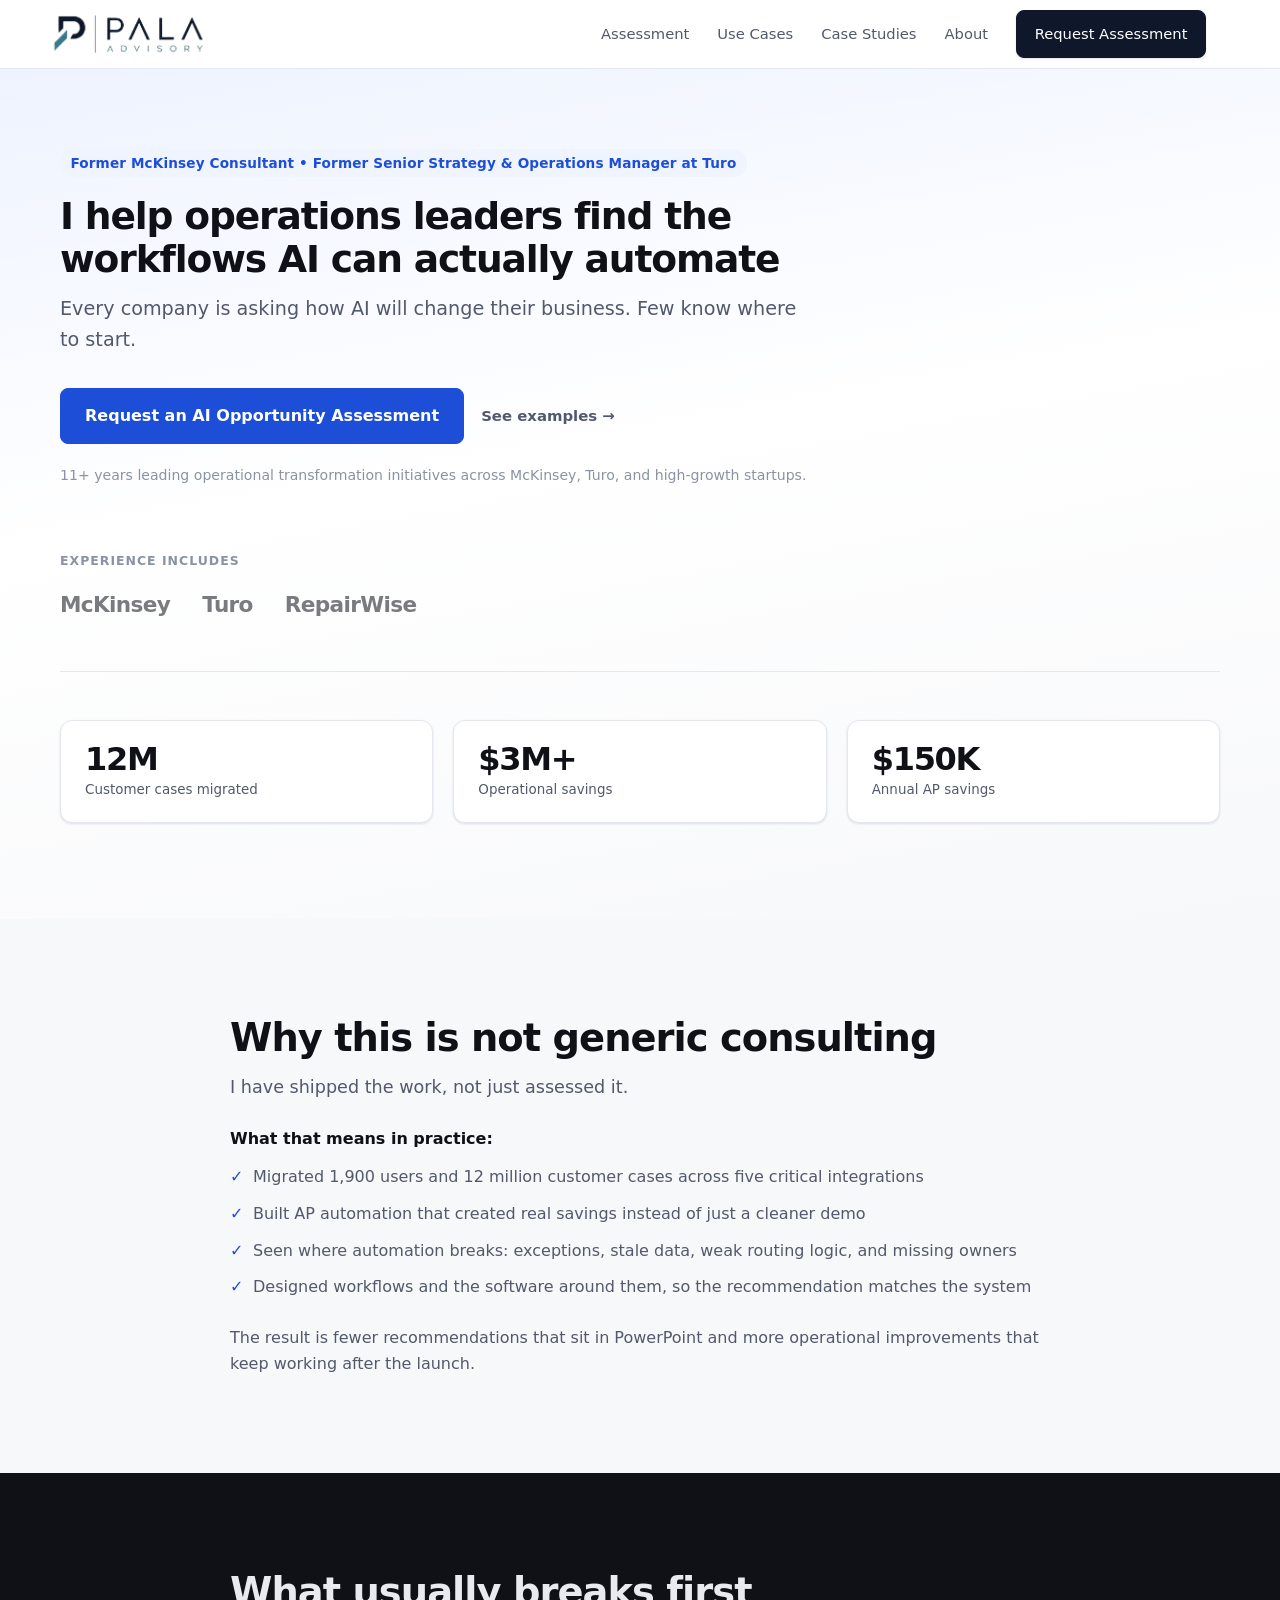
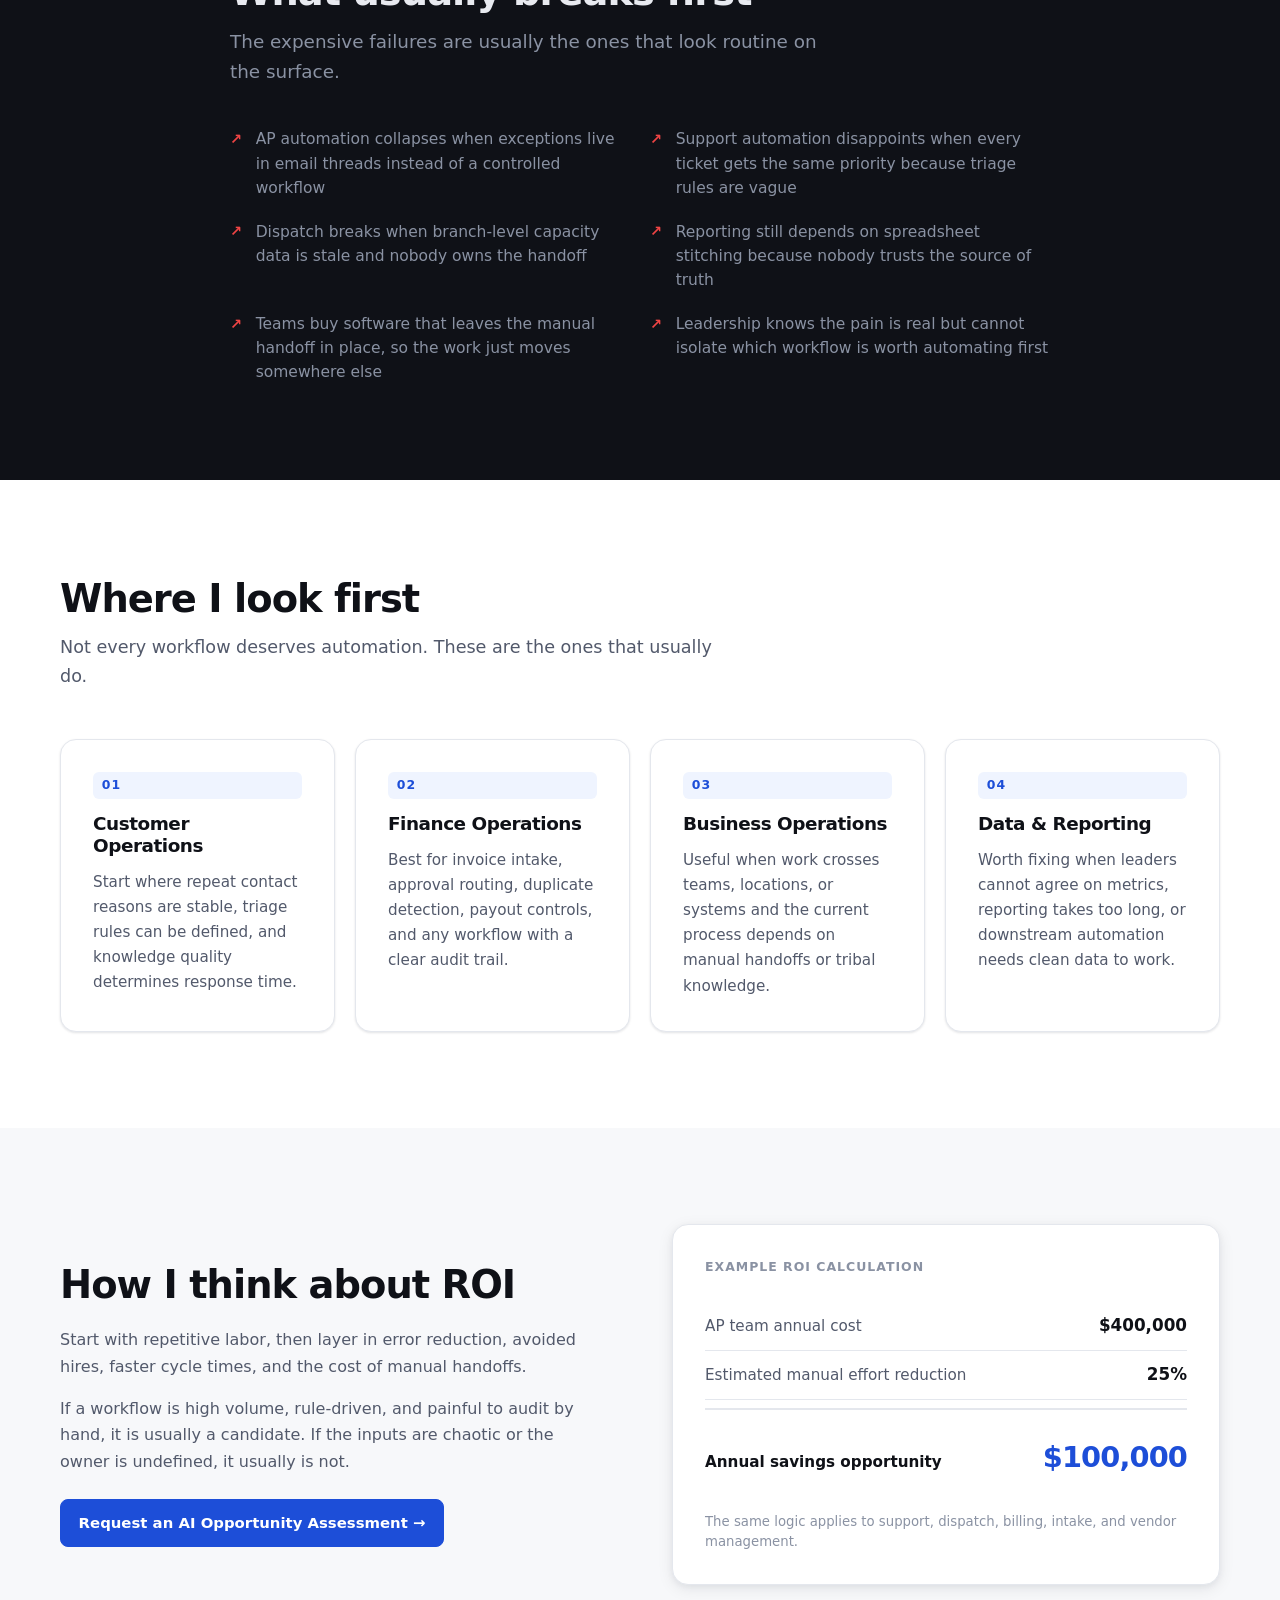
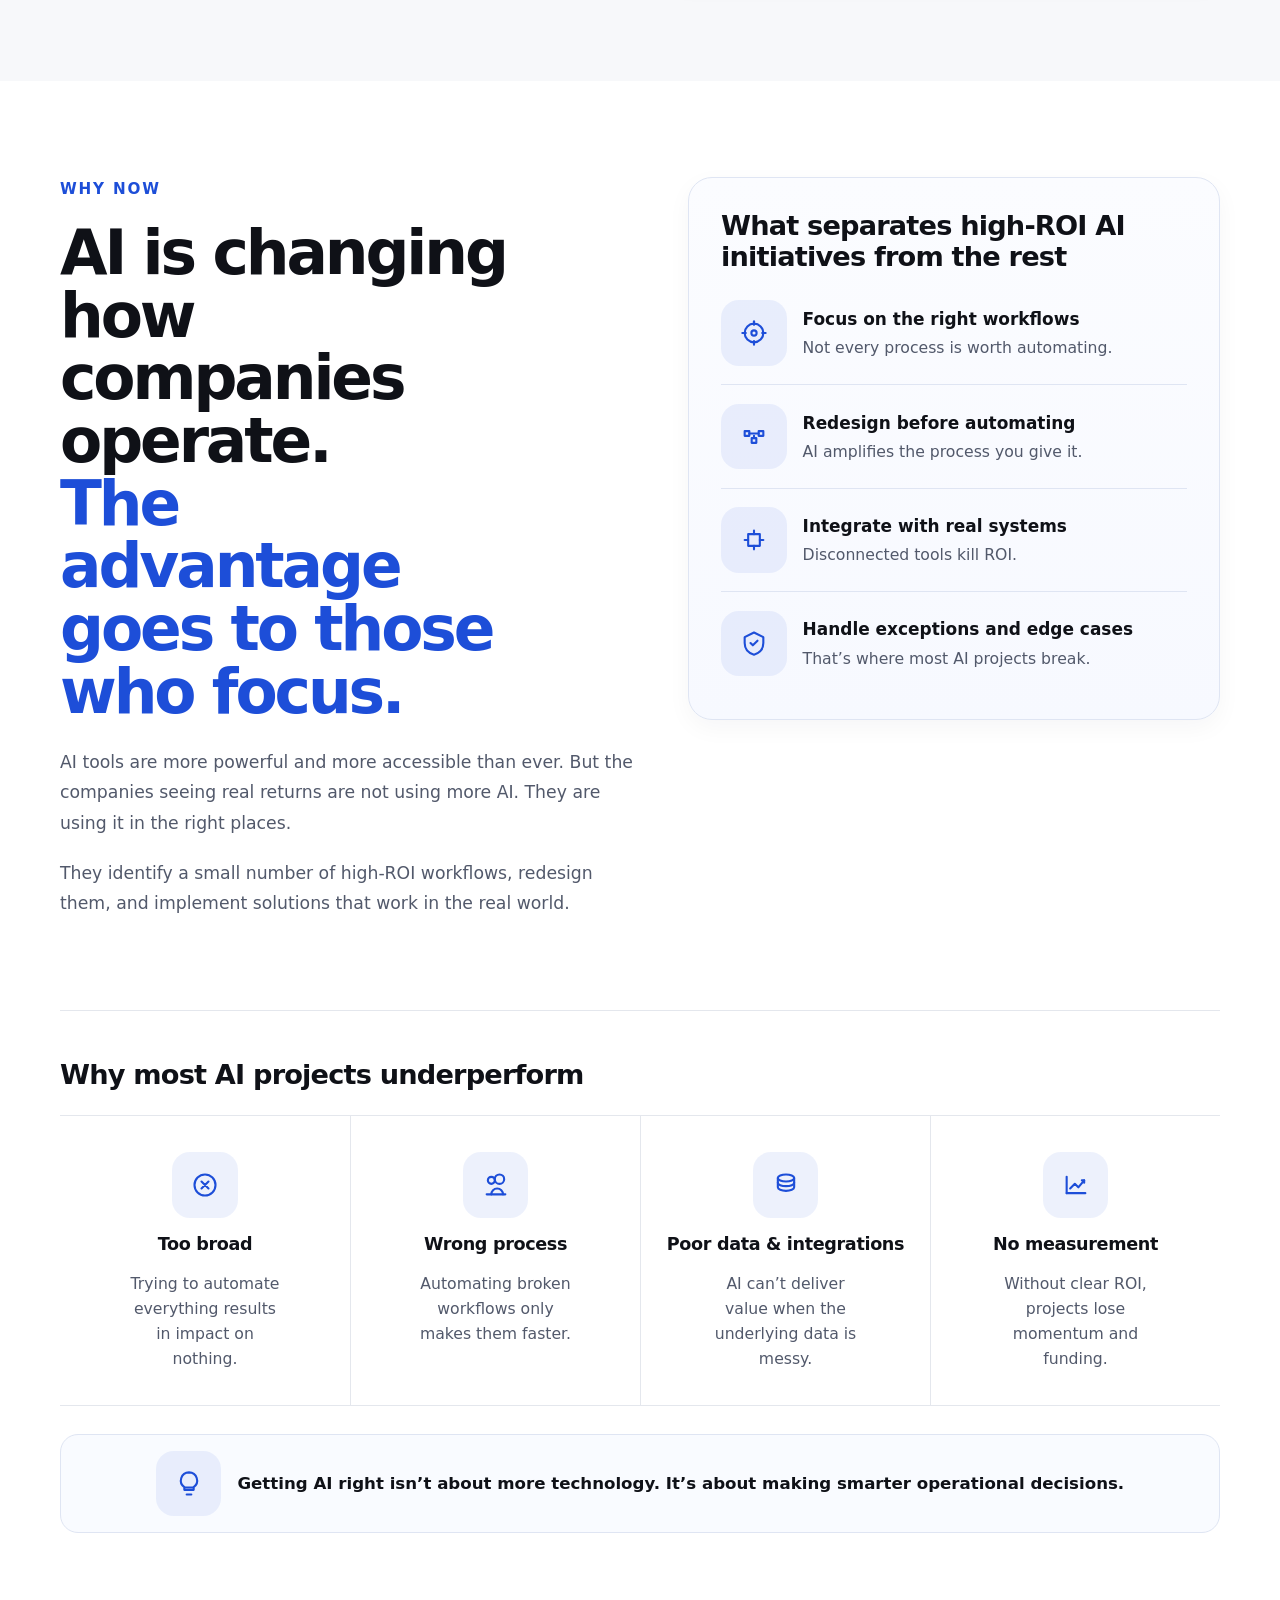
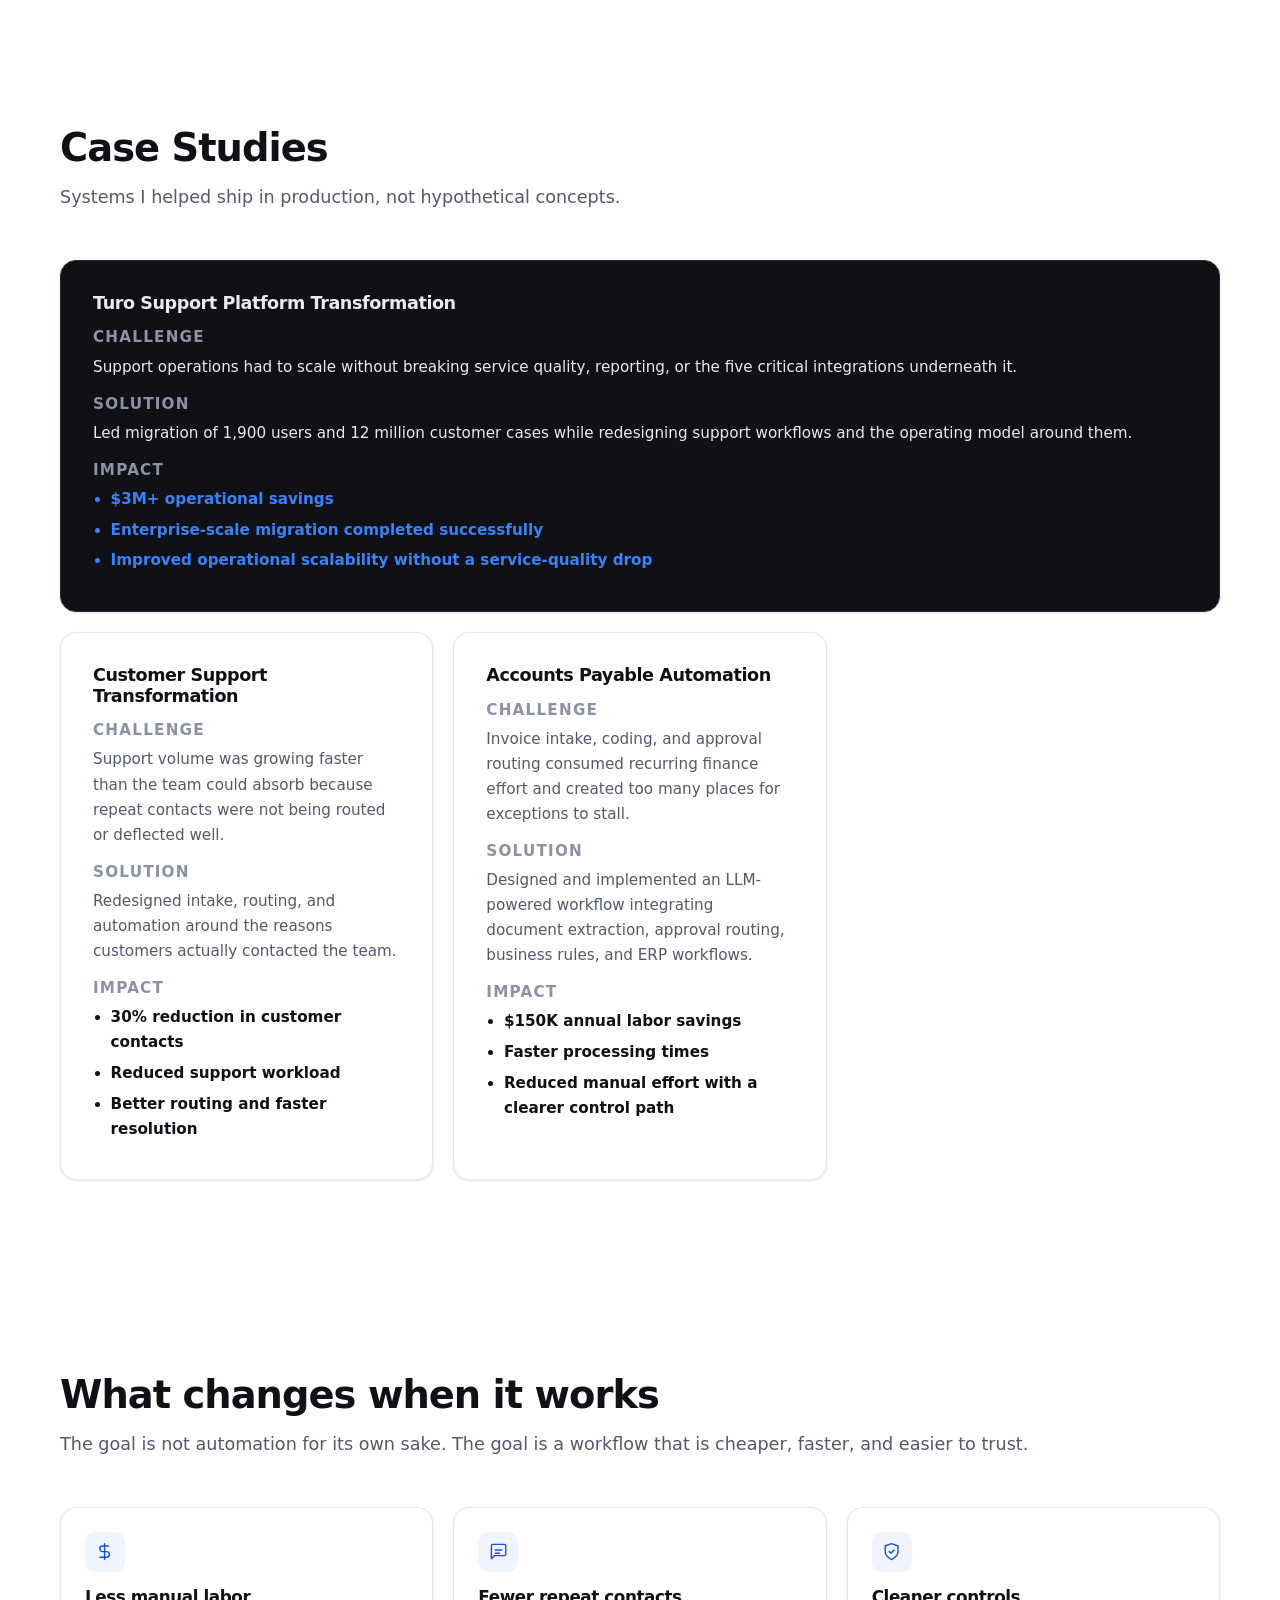
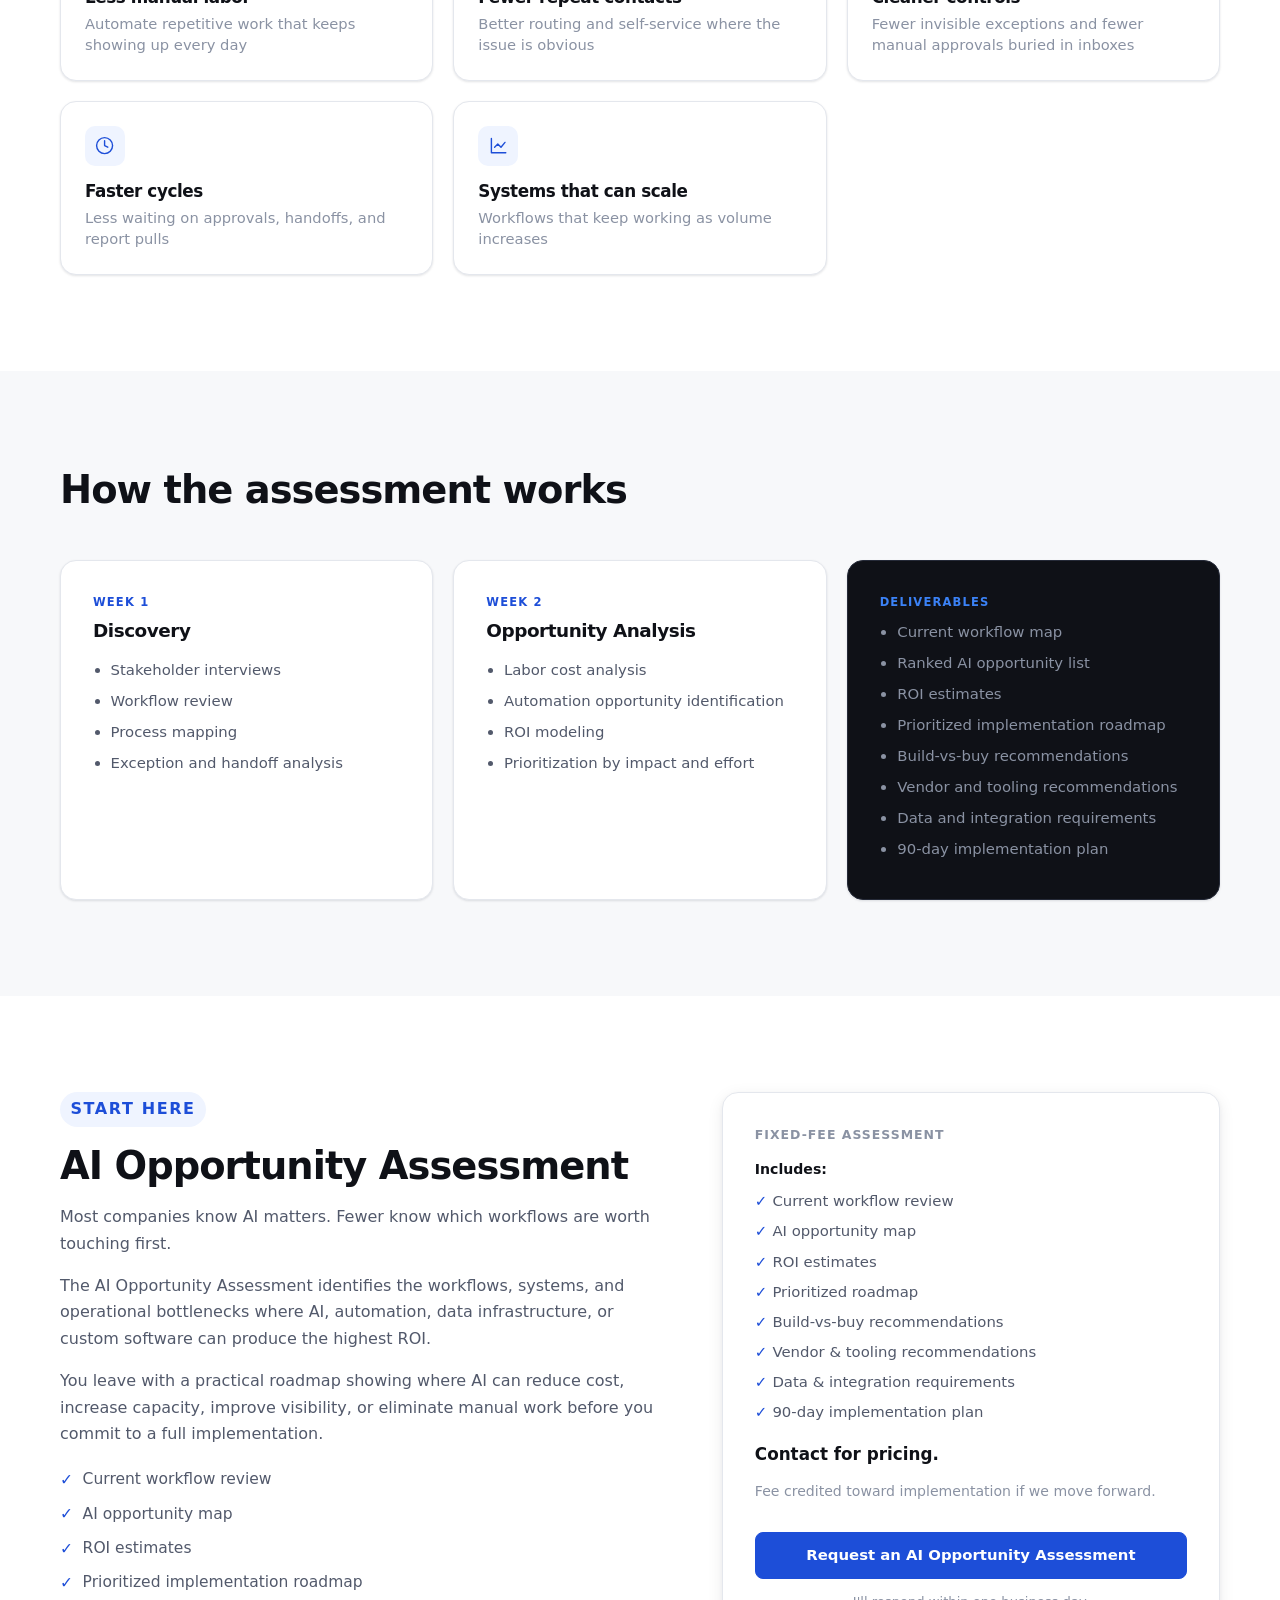
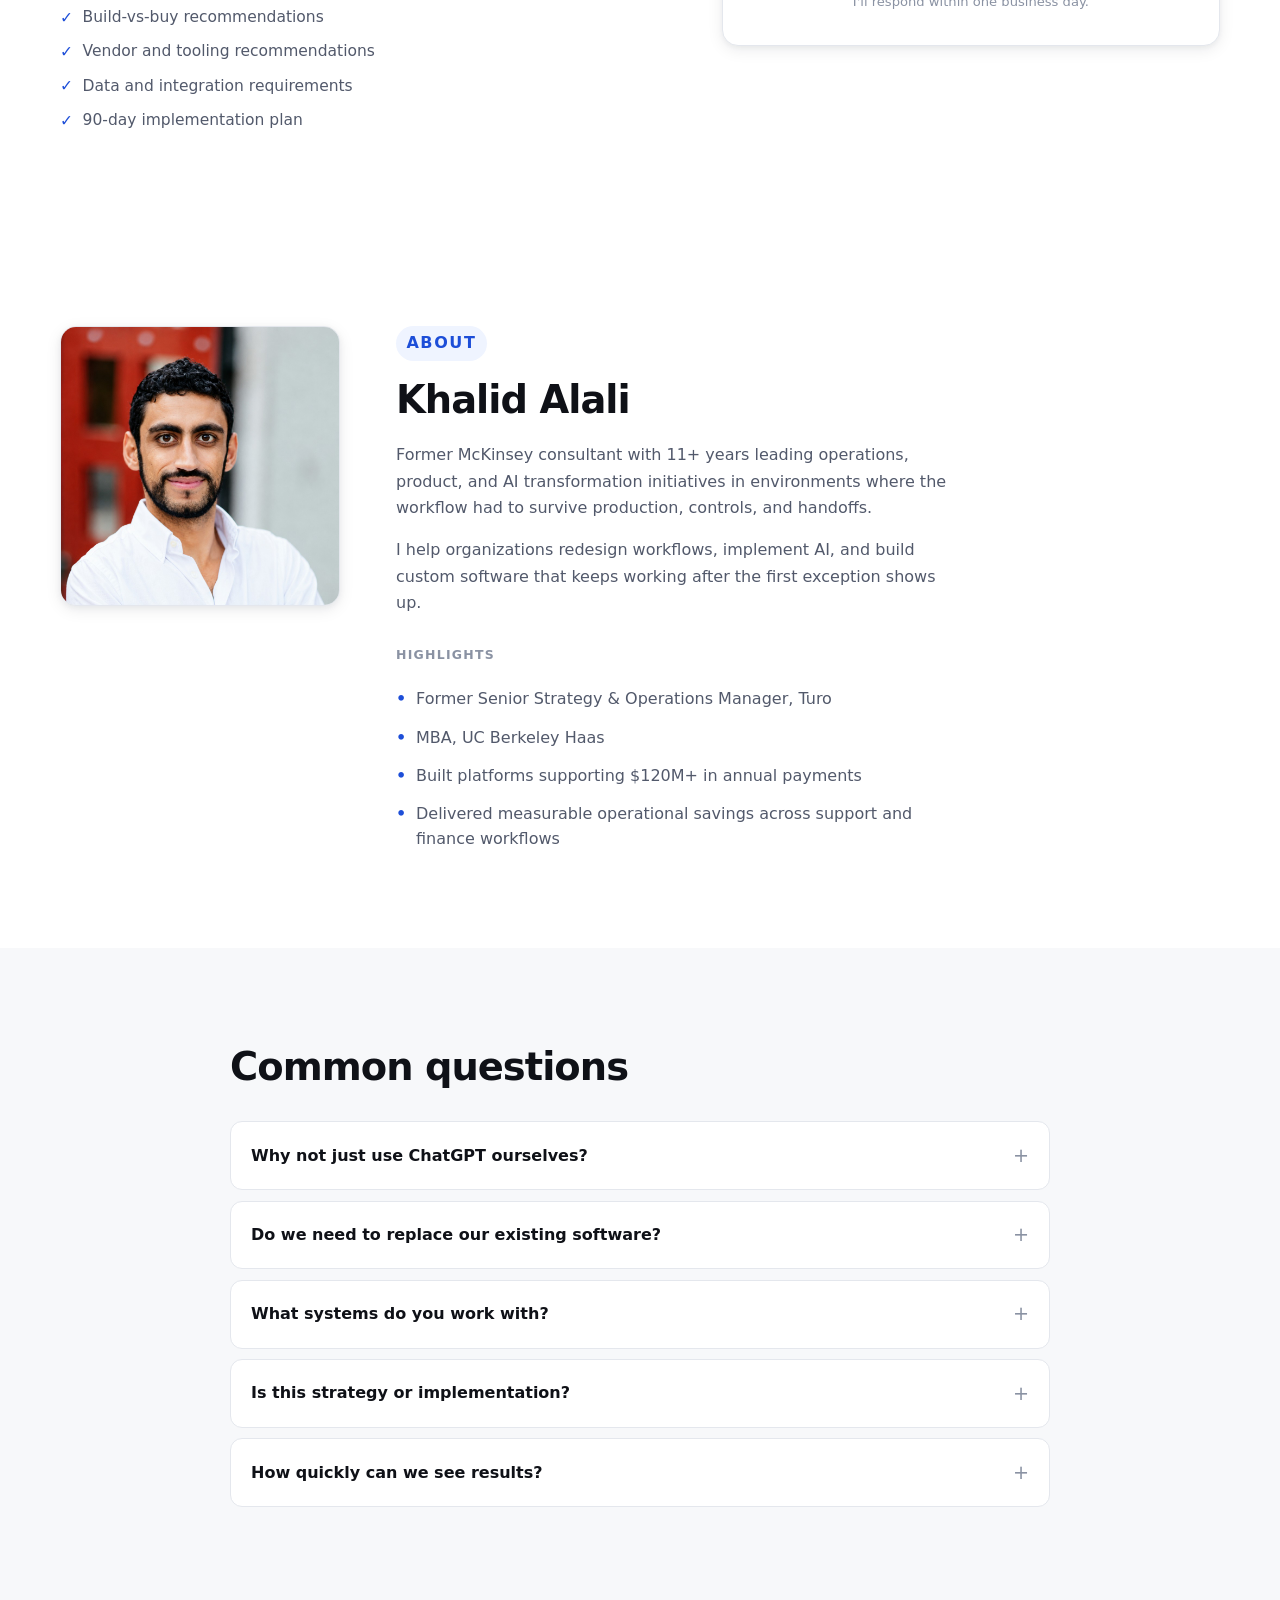
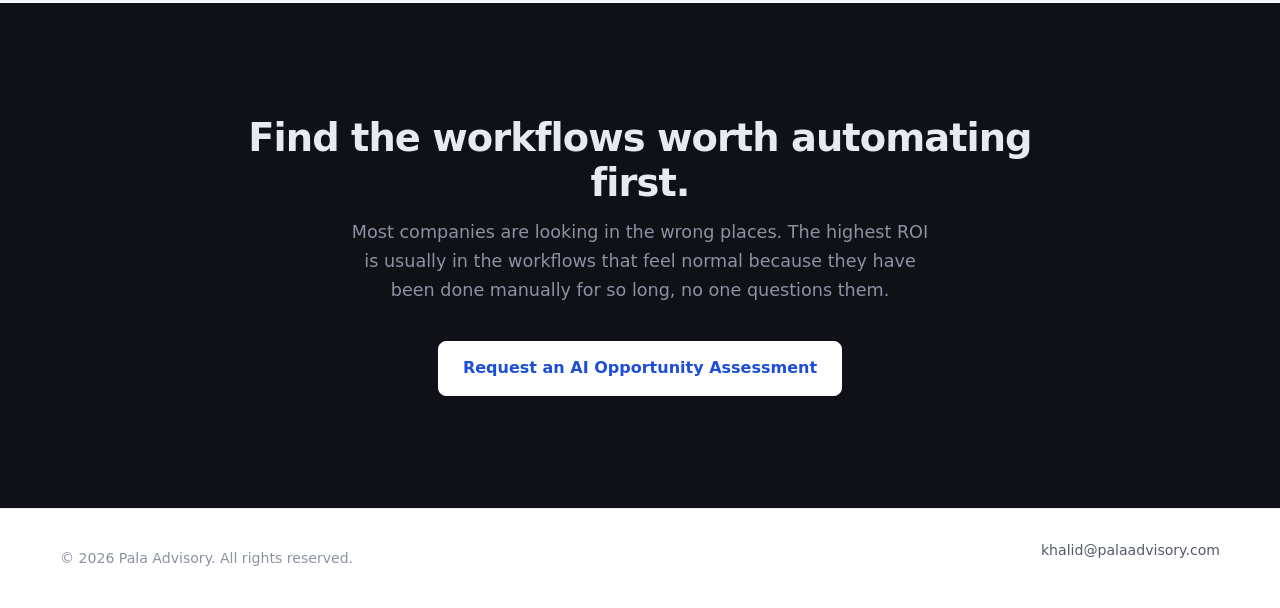
==== commit 05e9d473: "Add PostHog tracking across the site with conversion events. Instrument pageviews, service views, as" ====
--- a/index.html
+++ b/index.html
@@ -3,18 +3,18 @@
   <head>
     <meta charset="UTF-8" />
     <meta name="viewport" content="width=device-width, initial-scale=1.0" />
-    <title>Operations Automation Consulting | Khalid Alali</title>
+    <title>AI Opportunity Assessment | Pala Advisory</title>
     <meta
       name="description"
-      content="Former McKinsey consultant helping 50–500 employee service businesses identify and implement high-ROI operational improvements using AI, automation, and custom software."
+      content="Pala Advisory helps operations leaders identify and implement high-ROI AI, automation, data, and custom software opportunities across customer operations, finance, reporting, and internal workflows."
     />
     <meta name="author" content="Khalid Alali" />
     <meta name="robots" content="index, follow" />
     <link rel="canonical" href="https://example.com/" />
 
     <meta property="og:type" content="website" />
-    <meta property="og:title" content="Reduce Operating Costs with AI, Automation, and Custom Software" />
-    <meta property="og:description" content="Former McKinsey consultant and operations leader helping service businesses combine operational transformation with AI, automation, and software implementation." />
+    <meta property="og:title" content="Helping operations leaders turn AI into measurable business results" />
+    <meta property="og:description" content="Pala Advisory helps companies identify and implement high-ROI AI, automation, data, and custom software opportunities across customer operations, finance, reporting, and internal workflows." />
     <meta property="og:url" content="https://example.com/" />
 
     <meta name="twitter:card" content="summary_large_image" />
@@ -43,9 +43,10 @@
         </a>
         <nav class="nav-links">
           <a href="#assessment">Assessment</a>
+          <a href="./what-should-ai-do-in-my-business/">Use Cases</a>
           <a href="#case-studies">Case Studies</a>
           <a href="#about">About</a>
-          <a href="#assessment" class="btn btn-primary">Request assessment</a>
+          <a href="#assessment" class="btn btn-primary">Request Assessment</a>
         </nav>
       </div>
     </header>
@@ -57,13 +58,13 @@
         <div class="container">
           <div class="hero-inner">
             <p class="eyebrow eyebrow-credential">Former McKinsey Consultant &bull; Former Senior Strategy &amp; Operations Manager at Turo</p>
-            <h1>Reduce Operating Costs with AI, Automation, and Custom Software</h1>
+            <h1>I help operations leaders find the workflows AI can actually automate</h1>
             <p class="lead">
-              I help operations leaders reduce costs, eliminate manual work, and increase capacity using AI, automation, and custom software.
+              Every company is asking how AI will change their business. Few know where to start.
             </p>
             <div class="cta-group">
-              <a class="btn btn-primary btn-lg" href="#assessment">Request an Operations Efficiency Assessment</a>
-              <a class="btn btn-ghost" href="#case-studies">See case studies →</a>
+              <a class="btn btn-primary btn-lg" href="#assessment">Request an AI Opportunity Assessment</a>
+              <a class="btn btn-ghost" href="#case-studies">See examples →</a>
             </div>
             <p class="trust-line">11+ years leading operational transformation initiatives across McKinsey, Turo, and high-growth startups.</p>
           </div>
@@ -97,19 +98,19 @@
       <!-- WHY WORK WITH ME -->
       <section class="section section-alt">
         <div class="container narrow">
-          <h2>Why Work With Me</h2>
+          <h2>Why this is not generic consulting</h2>
           <p class="section-lead-light">
-            Most consultants can identify opportunities. Most agencies can build software. Few can do both.
+            I have shipped the work, not just assessed it.
           </p>
-          <p class="why-intro">I combine:</p>
+          <p class="why-intro">What that means in practice:</p>
           <ul class="why-list">
-            <li>Operational transformation experience from McKinsey and Turo</li>
-            <li>Product and systems thinking</li>
-            <li>Hands-on AI, automation, and software implementation</li>
-            <li>Executive-level understanding of ROI and change management</li>
+            <li>Migrated 1,900 users and 12 million customer cases across five critical integrations</li>
+            <li>Built AP automation that created real savings instead of just a cleaner demo</li>
+            <li>Seen where automation breaks: exceptions, stale data, weak routing logic, and missing owners</li>
+            <li>Designed workflows and the software around them, so the recommendation matches the system</li>
           </ul>
           <p class="why-closer">
-            The result is fewer recommendations that sit in PowerPoint and more operational improvements that actually get deployed.
+            The result is fewer recommendations that sit in PowerPoint and more operational improvements that keep working after the launch.
           </p>
         </div>
       </section>
@@ -117,34 +118,34 @@
       <!-- PAIN -->
       <section class="section section-dark">
         <div class="container narrow">
-          <h2>The workflows costing you the most are the ones that feel normal.</h2>
+          <h2>What usually breaks first</h2>
           <p class="section-lead">
-            Not every inefficiency looks like a problem. Some look like a full-time hire you made two years ago, or a Slack message that kicks off a 12-step manual process nobody has documented.
+            The expensive failures are usually the ones that look routine on the surface.
           </p>
           <div class="pain-grid">
             <div class="pain-item">
               <span class="pain-icon">↗</span>
-              <p>Hiring AP clerks to process invoices that follow the exact same pattern every time</p>
+              <p>AP automation collapses when exceptions live in email threads instead of a controlled workflow</p>
             </div>
             <div class="pain-item">
               <span class="pain-icon">↗</span>
-              <p>Support reps answering the same 10 questions on repeat — phone, email, and ticket</p>
+              <p>Support automation disappoints when every ticket gets the same priority because triage rules are vague</p>
             </div>
             <div class="pain-item">
               <span class="pain-icon">↗</span>
-              <p>Finance teams pulling reports by hand from four different systems every month-end</p>
+              <p>Dispatch breaks when branch-level capacity data is stale and nobody owns the handoff</p>
             </div>
             <div class="pain-item">
               <span class="pain-icon">↗</span>
-              <p>Operations leaders with no real-time visibility until someone builds a spreadsheet</p>
+              <p>Reporting still depends on spreadsheet stitching because nobody trusts the source of truth</p>
             </div>
             <div class="pain-item">
               <span class="pain-icon">↗</span>
-              <p>A SaaS stack that costs more than a junior hire and still requires manual handoffs</p>
+              <p>Teams buy software that leaves the manual handoff in place, so the work just moves somewhere else</p>
             </div>
             <div class="pain-item">
               <span class="pain-icon">↗</span>
-              <p>Leadership unsure where to start — or whether automation is actually worth the disruption</p>
+              <p>Leadership knows the pain is real but cannot isolate which workflow is worth automating first</p>
             </div>
           </div>
         </div>
@@ -154,58 +155,40 @@
       <section class="section" id="services">
         <div class="container">
           <div class="section-header">
-            <h2>How I help</h2>
-            <p>Operational transformation backed by the technology to make it real.</p>
-          </div>
-          <div class="service-grid">
+            <h2>Where I look first</h2>
+            <p>Not every workflow deserves automation. These are the ones that usually do.</p>
+          </div>
+          <div class="service-grid service-grid-4">
             <article class="service-card">
               <div class="service-number">01</div>
-              <h3>AI Strategy &amp; Opportunity Assessment</h3>
-              <p>
-                Identify where AI creates measurable value, prioritize initiatives, and build a clear path to implementation.
-              </p>
-              <p class="service-examples-label">Examples</p>
-              <ul class="outcome-list">
-                <li>Identify high-ROI AI use cases</li>
-                <li>Prioritize initiatives</li>
-                <li>Build implementation roadmap</li>
-                <li>Business case &amp; ROI modeling</li>
-                <li>Vendor evaluation</li>
-              </ul>
+              <h3>Customer Operations</h3>
+              <p>
+                Start where repeat contact reasons are stable, triage rules can be defined, and knowledge quality determines response time.
+              </p>
             </article>
 
             <article class="service-card">
               <div class="service-number">02</div>
-              <h3>AI &amp; Automation</h3>
-              <p>
-                Use AI and automation to eliminate repetitive work, reduce labor costs, and increase operational capacity.
-              </p>
-              <p class="service-examples-label">Examples</p>
-              <ul class="outcome-list">
-                <li>AI agents</li>
-                <li>AP automation</li>
-                <li>Customer support automation</li>
-                <li>Document processing</li>
-                <li>Workflow automation</li>
-                <li>Knowledge systems</li>
-              </ul>
+              <h3>Finance Operations</h3>
+              <p>
+                Best for invoice intake, approval routing, duplicate detection, payout controls, and any workflow with a clear audit trail.
+              </p>
             </article>
 
             <article class="service-card">
               <div class="service-number">03</div>
-              <h3>Internal Software &amp; Systems</h3>
-              <p>
-                Build custom tools when existing software cannot solve the problem effectively.
-              </p>
-              <p class="service-examples-label">Examples</p>
-              <ul class="outcome-list">
-                <li>Internal CRM</li>
-                <li>Operations dashboards</li>
-                <li>Partner portals</li>
-                <li>Workflow orchestration</li>
-                <li>Reporting systems</li>
-                <li>System integrations</li>
-              </ul>
+              <h3>Business Operations</h3>
+              <p>
+                Useful when work crosses teams, locations, or systems and the current process depends on manual handoffs or tribal knowledge.
+              </p>
+            </article>
+
+            <article class="service-card">
+              <div class="service-number">04</div>
+              <h3>Data &amp; Reporting</h3>
+              <p>
+                Worth fixing when leaders cannot agree on metrics, reporting takes too long, or downstream automation needs clean data to work.
+              </p>
             </article>
           </div>
         </div>
@@ -216,14 +199,14 @@
         <div class="container">
           <div class="roi-split">
             <div class="roi-text">
-              <h2>The math is usually obvious — once someone does it.</h2>
-              <p>
-                Most companies don't lack the data. They just haven't sat down to calculate what repetitive labor actually costs versus what it would cost to automate it.
-              </p>
-              <p>
-                That's part of what the assessment does. We work through your specific workflows, assign real labor costs, and build a savings estimate you can defend to a CFO.
-              </p>
-              <a class="btn btn-primary" href="#assessment">Request an Operations Efficiency Assessment →</a>
+              <h2>How I think about ROI</h2>
+              <p>
+                Start with repetitive labor, then layer in error reduction, avoided hires, faster cycle times, and the cost of manual handoffs.
+              </p>
+              <p>
+                If a workflow is high volume, rule-driven, and painful to audit by hand, it is usually a candidate. If the inputs are chaotic or the owner is undefined, it usually is not.
+              </p>
+              <a class="btn btn-primary" href="#assessment">Request an AI Opportunity Assessment →</a>
             </div>
             <div class="roi-card">
               <p class="roi-card-label">Example ROI calculation</p>
@@ -232,7 +215,7 @@
                 <strong>$400,000</strong>
               </div>
               <div class="roi-row">
-                <span>Estimated effort reduction</span>
+                <span>Estimated manual effort reduction</span>
                 <strong>25%</strong>
               </div>
               <div class="roi-divider"></div>
@@ -240,7 +223,157 @@
                 <span>Annual savings opportunity</span>
                 <strong class="roi-highlight">$100,000</strong>
               </div>
-              <p class="roi-note">Same logic applies to support, dispatch, billing, intake, and vendor management.</p>
+              <p class="roi-note">The same logic applies to support, dispatch, billing, intake, and vendor management.</p>
+            </div>
+          </div>
+        </div>
+      </section>
+
+      <!-- WHY NOW -->
+      <section class="section why-now" id="why-now">
+        <div class="container">
+          <div class="why-now-grid">
+            <div class="why-now-hero">
+              <p class="why-now-kicker">WHY NOW</p>
+              <h2>
+                AI is changing how
+                <span class="why-now-line">companies operate.</span>
+                <span class="why-now-line why-now-line-accent">The advantage goes to those who focus.</span>
+              </h2>
+              <p class="why-now-copy">
+                AI tools are more powerful and more accessible than ever. But the companies seeing real returns are not using more AI. They are using it in the right places.
+              </p>
+              <p class="why-now-copy">
+                They identify a small number of high-ROI workflows, redesign them, and implement solutions that work in the real world.
+              </p>
+            </div>
+
+            <aside class="why-now-panel">
+              <h3>What separates high-ROI AI initiatives from the rest</h3>
+              <div class="why-now-panel-list">
+                <div class="why-now-panel-item">
+                  <div class="why-now-icon" aria-hidden="true">
+                    <svg viewBox="0 0 24 24" fill="none" stroke="currentColor" stroke-width="1.8" stroke-linecap="round" stroke-linejoin="round">
+                      <circle cx="12" cy="12" r="8" />
+                      <circle cx="12" cy="12" r="2.25" />
+                      <path d="M12 2v3" />
+                      <path d="M22 12h-3" />
+                      <path d="M12 22v-3" />
+                      <path d="M2 12h3" />
+                    </svg>
+                  </div>
+                  <div class="why-now-panel-copy">
+                    <strong>Focus on the right workflows</strong>
+                    <span>Not every process is worth automating.</span>
+                  </div>
+                </div>
+                <div class="why-now-panel-item">
+                  <div class="why-now-icon" aria-hidden="true">
+                    <svg viewBox="0 0 24 24" fill="none" stroke="currentColor" stroke-width="1.8" stroke-linecap="round" stroke-linejoin="round">
+                      <path d="M4 7h4v4H4z" />
+                      <path d="M16 7h4v4h-4z" />
+                      <path d="M10 13h4v4h-4z" />
+                      <path d="M12 11v2" />
+                      <path d="M8 9h8" />
+                    </svg>
+                  </div>
+                  <div class="why-now-panel-copy">
+                    <strong>Redesign before automating</strong>
+                    <span>AI amplifies the process you give it.</span>
+                  </div>
+                </div>
+                <div class="why-now-panel-item">
+                  <div class="why-now-icon" aria-hidden="true">
+                    <svg viewBox="0 0 24 24" fill="none" stroke="currentColor" stroke-width="1.8" stroke-linecap="round" stroke-linejoin="round">
+                      <path d="M7 7h10v10H7z" />
+                      <path d="M7 12H4" />
+                      <path d="M20 12h-3" />
+                      <path d="M12 7V4" />
+                      <path d="M12 20v-3" />
+                    </svg>
+                  </div>
+                  <div class="why-now-panel-copy">
+                    <strong>Integrate with real systems</strong>
+                    <span>Disconnected tools kill ROI.</span>
+                  </div>
+                </div>
+                <div class="why-now-panel-item">
+                  <div class="why-now-icon" aria-hidden="true">
+                    <svg viewBox="0 0 24 24" fill="none" stroke="currentColor" stroke-width="1.8" stroke-linecap="round" stroke-linejoin="round">
+                      <path d="M12 3l8 4v5c0 5-3.2 8.6-8 10-4.8-1.4-8-5-8-10V7z" />
+                      <path d="M9 12l2 2 4-4" />
+                    </svg>
+                  </div>
+                  <div class="why-now-panel-copy">
+                    <strong>Handle exceptions and edge cases</strong>
+                    <span>That’s where most AI projects break.</span>
+                  </div>
+                </div>
+              </div>
+            </aside>
+          </div>
+
+          <div class="why-now-divider"></div>
+
+          <div class="why-now-underperform">
+            <h3>Why most AI projects underperform</h3>
+            <div class="why-now-outcomes">
+              <article class="why-now-outcome">
+                <div class="why-now-outcome-icon" aria-hidden="true">
+                  <svg viewBox="0 0 24 24" fill="none" stroke="currentColor" stroke-width="1.8" stroke-linecap="round" stroke-linejoin="round">
+                    <circle cx="12" cy="12" r="9" />
+                    <path d="M9 9l6 6M15 9l-6 6" />
+                  </svg>
+                </div>
+                <h4>Too broad</h4>
+                <p>Trying to automate everything results in impact on nothing.</p>
+              </article>
+              <article class="why-now-outcome">
+                <div class="why-now-outcome-icon" aria-hidden="true">
+                  <svg viewBox="0 0 24 24" fill="none" stroke="currentColor" stroke-width="1.8" stroke-linecap="round" stroke-linejoin="round">
+                    <path d="M4 20h16" />
+                    <circle cx="8" cy="8" r="3" />
+                    <path d="M15 11a4 4 0 1 1 0-8 4 4 0 0 1 0 8z" />
+                    <path d="M18 20c0-2.8-2.2-5-5-5s-5 2.2-5 5" />
+                  </svg>
+                </div>
+                <h4>Wrong process</h4>
+                <p>Automating broken workflows only makes them faster.</p>
+              </article>
+              <article class="why-now-outcome">
+                <div class="why-now-outcome-icon" aria-hidden="true">
+                  <svg viewBox="0 0 24 24" fill="none" stroke="currentColor" stroke-width="1.8" stroke-linecap="round" stroke-linejoin="round">
+                    <ellipse cx="12" cy="6" rx="7" ry="3" />
+                    <path d="M5 6v8c0 1.7 3.1 3 7 3s7-1.3 7-3V6" />
+                    <path d="M5 10c0 1.7 3.1 3 7 3s7-1.3 7-3" />
+                  </svg>
+                </div>
+                <h4>Poor data &amp; integrations</h4>
+                <p>AI can’t deliver value when the underlying data is messy.</p>
+              </article>
+              <article class="why-now-outcome">
+                <div class="why-now-outcome-icon" aria-hidden="true">
+                  <svg viewBox="0 0 24 24" fill="none" stroke="currentColor" stroke-width="1.8" stroke-linecap="round" stroke-linejoin="round">
+                    <path d="M4 19V5" />
+                    <path d="M4 19h16" />
+                    <path d="M7 15l4-4 3 3 5-6" />
+                    <path d="M17 8h2v2" />
+                  </svg>
+                </div>
+                <h4>No measurement</h4>
+                <p>Without clear ROI, projects lose momentum and funding.</p>
+              </article>
+            </div>
+
+            <div class="why-now-callout">
+              <div class="why-now-callout-icon" aria-hidden="true">
+                <svg viewBox="0 0 24 24" fill="none" stroke="currentColor" stroke-width="1.8" stroke-linecap="round" stroke-linejoin="round">
+                  <path d="M12 2a7 7 0 0 0-4 12.7V17h8v-2.3A7 7 0 0 0 12 2z" />
+                  <path d="M10 21h4" />
+                  <path d="M9 15h6" />
+                </svg>
+              </div>
+              <p>Getting AI right isn’t about more technology. It’s about making smarter operational decisions.</p>
             </div>
           </div>
         </div>
@@ -251,25 +384,25 @@
         <div class="container">
           <div class="section-header">
             <h2>Case Studies</h2>
-            <p>Operational systems that ran in production — with measurable outcomes.</p>
+            <p>Systems I helped ship in production, not hypothetical concepts.</p>
           </div>
           <div class="work-grid work-grid-featured">
             <article class="work-card work-card-featured work-card-featured-span">
               <h3>Turo Support Platform Transformation</h3>
               <div class="case-study-block">
                 <p class="case-label">Challenge</p>
-                <p>Support operations needed to scale rapidly while controlling costs and maintaining service quality.</p>
+                <p>Support operations had to scale without breaking service quality, reporting, or the five critical integrations underneath it.</p>
               </div>
               <div class="case-study-block">
                 <p class="case-label">Solution</p>
-                <p>Led migration of 1,900 users, 12 million customer cases, and 5 critical integrations while redesigning support workflows and implementing a new operational platform.</p>
+                <p>Led migration of 1,900 users and 12 million customer cases while redesigning support workflows and the operating model around them.</p>
               </div>
               <div class="case-study-block">
                 <p class="case-label">Impact</p>
                 <ul class="case-impact-list">
                   <li>$3M+ operational savings</li>
                   <li>Enterprise-scale migration completed successfully</li>
-                  <li>Improved operational scalability</li>
+                  <li>Improved operational scalability without a service-quality drop</li>
                 </ul>
               </div>
             </article>
@@ -277,18 +410,18 @@
               <h3>Customer Support Transformation</h3>
               <div class="case-study-block">
                 <p class="case-label">Challenge</p>
-                <p>Support volume was growing faster than operational capacity.</p>
+                <p>Support volume was growing faster than the team could absorb because repeat contacts were not being routed or deflected well.</p>
               </div>
               <div class="case-study-block">
                 <p class="case-label">Solution</p>
-                <p>Redesigned support workflows and implemented automation, routing logic, and AI-assisted processes to reduce unnecessary customer contacts.</p>
+                <p>Redesigned intake, routing, and automation around the reasons customers actually contacted the team.</p>
               </div>
               <div class="case-study-block">
                 <p class="case-label">Impact</p>
                 <ul class="case-impact-list">
                   <li>30% reduction in customer contacts</li>
                   <li>Reduced support workload</li>
-                  <li>Improved operational efficiency</li>
+                  <li>Better routing and faster resolution</li>
                 </ul>
               </div>
             </article>
@@ -296,7 +429,7 @@
               <h3>Accounts Payable Automation</h3>
               <div class="case-study-block">
                 <p class="case-label">Challenge</p>
-                <p>Invoice intake, coding, and approval routing consumed significant recurring finance effort.</p>
+                <p>Invoice intake, coding, and approval routing consumed recurring finance effort and created too many places for exceptions to stall.</p>
               </div>
               <div class="case-study-block">
                 <p class="case-label">Solution</p>
@@ -307,7 +440,7 @@
                 <ul class="case-impact-list">
                   <li>$150K annual labor savings</li>
                   <li>Faster processing times</li>
-                  <li>Reduced manual effort</li>
+                  <li>Reduced manual effort with a clearer control path</li>
                 </ul>
               </div>
             </article>
@@ -319,44 +452,44 @@
       <section class="section" id="outcomes">
         <div class="container">
           <div class="section-header">
-            <h2>Typical Outcomes</h2>
-            <p>The goal is not automation for its own sake. The goal is measurable business impact.</p>
+            <h2>What changes when it works</h2>
+            <p>The goal is not automation for its own sake. The goal is a workflow that is cheaper, faster, and easier to trust.</p>
           </div>
           <div class="outcome-grid">
             <article class="outcome-card">
               <span class="outcome-icon" aria-hidden="true">
                 <svg viewBox="0 0 24 24" fill="none" stroke="currentColor" stroke-width="1.75" stroke-linecap="round" stroke-linejoin="round"><path d="M12 2v20M17 5H9.5a3.5 3.5 0 0 0 0 7h5a3.5 3.5 0 0 1 0 7H6"/></svg>
               </span>
-              <h3>Lower Labor Costs</h3>
-              <p>$150K annual savings</p>
+              <h3>Less manual labor</h3>
+              <p>Automate repetitive work that keeps showing up every day</p>
             </article>
             <article class="outcome-card">
               <span class="outcome-icon" aria-hidden="true">
                 <svg viewBox="0 0 24 24" fill="none" stroke="currentColor" stroke-width="1.75" stroke-linecap="round" stroke-linejoin="round"><path d="M21 15a2 2 0 0 1-2 2H7l-4 4V5a2 2 0 0 1 2-2h14a2 2 0 0 1 2 2z"/><path d="M8 10h8M8 14h5"/></svg>
               </span>
-              <h3>Reduced Support Volume</h3>
-              <p>30% fewer customer contacts</p>
+              <h3>Fewer repeat contacts</h3>
+              <p>Better routing and self-service where the issue is obvious</p>
             </article>
             <article class="outcome-card">
               <span class="outcome-icon" aria-hidden="true">
                 <svg viewBox="0 0 24 24" fill="none" stroke="currentColor" stroke-width="1.75" stroke-linecap="round" stroke-linejoin="round"><path d="M12 22s8-4 8-10V5l-8-3-8 3v7c0 6 8 10 8 10z"/><path d="m9 12 2 2 4-4"/></svg>
               </span>
-              <h3>Lower Software Spend</h3>
-              <p>$20K less licensing cost</p>
+              <h3>Cleaner controls</h3>
+              <p>Fewer invisible exceptions and fewer manual approvals buried in inboxes</p>
             </article>
             <article class="outcome-card">
               <span class="outcome-icon" aria-hidden="true">
                 <svg viewBox="0 0 24 24" fill="none" stroke="currentColor" stroke-width="1.75" stroke-linecap="round" stroke-linejoin="round"><circle cx="12" cy="12" r="10"/><path d="M12 6v6l4 2"/></svg>
               </span>
-              <h3>Faster Cycle Times</h3>
-              <p>99% faster payout processing</p>
+              <h3>Faster cycles</h3>
+              <p>Less waiting on approvals, handoffs, and report pulls</p>
             </article>
             <article class="outcome-card">
               <span class="outcome-icon" aria-hidden="true">
                 <svg viewBox="0 0 24 24" fill="none" stroke="currentColor" stroke-width="1.75" stroke-linecap="round" stroke-linejoin="round"><path d="M3 3v18h18"/><path d="m7 14 4-4 4 4 5-6"/></svg>
               </span>
-              <h3>Improved Scalability</h3>
-              <p>12M cases migrated cleanly</p>
+              <h3>Systems that can scale</h3>
+              <p>Workflows that keep working as volume increases</p>
             </article>
           </div>
         </div>
@@ -366,7 +499,7 @@
       <section class="section section-alt" id="assessment-process">
         <div class="container">
           <div class="section-header">
-            <h2>What Happens During the Assessment?</h2>
+            <h2>How the assessment works</h2>
           </div>
           <div class="assessment-process-grid">
             <article class="assessment-week-card">
@@ -376,7 +509,7 @@
                 <li>Stakeholder interviews</li>
                 <li>Workflow review</li>
                 <li>Process mapping</li>
-                <li>Current-state analysis</li>
+                <li>Exception and handoff analysis</li>
               </ul>
             </article>
             <article class="assessment-week-card">
@@ -386,19 +519,20 @@
                 <li>Labor cost analysis</li>
                 <li>Automation opportunity identification</li>
                 <li>ROI modeling</li>
-                <li>Prioritization</li>
+                <li>Prioritization by impact and effort</li>
               </ul>
             </article>
             <article class="assessment-week-card assessment-deliverables">
               <p class="week-label">Deliverables</p>
               <ul>
-                <li>Opportunity map</li>
+                <li>Current workflow map</li>
+                <li>Ranked AI opportunity list</li>
                 <li>ROI estimates</li>
                 <li>Prioritized implementation roadmap</li>
-                <li>Recommended architecture</li>
                 <li>Build-vs-buy recommendations</li>
-                <li>Tooling recommendations</li>
-                <li>Integration requirements</li>
+                <li>Vendor and tooling recommendations</li>
+                <li>Data and integration requirements</li>
+                <li>90-day implementation plan</li>
               </ul>
             </article>
           </div>
@@ -411,34 +545,44 @@
           <div class="assessment-split">
             <div class="assessment-text">
               <p class="eyebrow">Start here</p>
-              <h2>Operations Efficiency Assessment</h2>
-              <p>
-                The assessment identifies where automation can create measurable savings — before you commit to a full implementation. You'll leave with a clear picture of which workflows to automate first and why.
+              <h2>AI Opportunity Assessment</h2>
+              <p>
+                Most companies know AI matters. Fewer know which workflows are worth touching first.
+              </p>
+              <p>
+                The AI Opportunity Assessment identifies the workflows, systems, and operational bottlenecks where AI, automation, data infrastructure, or custom software can produce the highest ROI.
+              </p>
+              <p>
+                You leave with a practical roadmap showing where AI can reduce cost, increase capacity, improve visibility, or eliminate manual work before you commit to a full implementation.
               </p>
               <ul class="checklist">
-                <li>Workflow review across finance, support, and operations</li>
-                <li>Opportunity map with ROI estimates</li>
+                <li>Current workflow review</li>
+                <li>AI opportunity map</li>
+                <li>ROI estimates</li>
                 <li>Prioritized implementation roadmap</li>
-                <li>Recommended architecture</li>
-                <li>Build-vs-buy and tooling recommendations</li>
-                <li>Integration requirements</li>
+                <li>Build-vs-buy recommendations</li>
+                <li>Vendor and tooling recommendations</li>
+                <li>Data and integration requirements</li>
+                <li>90-day implementation plan</li>
               </ul>
             </div>
             <div class="assessment-card">
               <p class="assess-price-label">Fixed-Fee Assessment</p>
               <p class="assess-includes-label">Includes:</p>
               <ul class="assess-includes">
-                <li>Opportunity map</li>
+                <li>Current workflow review</li>
+                <li>AI opportunity map</li>
                 <li>ROI estimates</li>
                 <li>Prioritized roadmap</li>
-                <li>Recommended architecture</li>
                 <li>Build-vs-buy recommendations</li>
-                <li>Tooling &amp; integration requirements</li>
+                <li>Vendor &amp; tooling recommendations</li>
+                <li>Data &amp; integration requirements</li>
+                <li>90-day implementation plan</li>
               </ul>
               <p class="assess-contact">Contact for pricing.</p>
               <p class="assess-credit">Fee credited toward implementation if we move forward.</p>
-              <a class="btn btn-primary btn-block" href="mailto:khalid@palaadvisory.com?subject=Operations%20Efficiency%20Assessment">
-                Request an Operations Efficiency Assessment
+              <a class="btn btn-primary btn-block" href="mailto:khalid@palaadvisory.com?subject=AI%20Opportunity%20Assessment">
+                Request an AI Opportunity Assessment
               </a>
               <p class="assess-note">I'll respond within one business day.</p>
             </div>
@@ -463,17 +607,17 @@
               <p class="eyebrow">About</p>
               <h2>Khalid Alali</h2>
               <p>
-                Former McKinsey consultant with 11+ years leading operations, product, and AI transformation initiatives.
-              </p>
-              <p>
-                I help organizations redesign workflows, implement AI, and build custom software that delivers measurable operational results.
+                Former McKinsey consultant with 11+ years leading operations, product, and AI transformation initiatives in environments where the workflow had to survive production, controls, and handoffs.
+              </p>
+              <p>
+                I help organizations redesign workflows, implement AI, and build custom software that keeps working after the first exception shows up.
               </p>
               <h3 class="about-highlights-heading">Highlights</h3>
               <ul class="project-list">
                 <li>Former Senior Strategy &amp; Operations Manager, Turo</li>
                 <li>MBA, UC Berkeley Haas</li>
                 <li>Built platforms supporting $120M+ in annual payments</li>
-                <li>Delivered $200K+ in operational savings</li>
+                <li>Delivered measurable operational savings across support and finance workflows</li>
               </ul>
             </div>
           </div>
@@ -488,19 +632,19 @@
             <details>
               <summary>Why not just use ChatGPT ourselves?</summary>
               <p>
-                The prompt is the easy part. The hard part is redesigning the workflow, connecting your systems, handling the exceptions, creating auditability, managing adoption, and measuring what changed. That's where most internal attempts stall.
+                The prompt is the easy part. The hard part is redesigning the workflow, connecting your systems, handling the exceptions, creating auditability, managing adoption, and measuring what changed. That is where most internal attempts stall.
               </p>
             </details>
             <details>
               <summary>Do we need to replace our existing software?</summary>
               <p>
-                Almost never. The opportunity is usually in connecting what you already have — automating the handoffs, eliminating manual steps, and making the data flow where it needs to go without a person in the middle.
+                Almost never. The opportunity is usually in connecting what you already have, automating the handoffs, eliminating manual steps, and making the data flow where it needs to go without a person in the middle.
               </p>
             </details>
             <details>
               <summary>What systems do you work with?</summary>
               <p>
-                QuickBooks Enterprise, NetSuite, Sage, HubSpot, Salesforce, Airtable, Google Workspace, Slack, and most common ticketing, CRM, and ERP systems. If you have an API or a webhook, there's usually a path.
+                QuickBooks Enterprise, NetSuite, Sage, HubSpot, Salesforce, Airtable, Google Workspace, Slack, and most common ticketing, CRM, and ERP systems. If you have an API or a webhook, there is usually a path.
               </p>
             </details>
             <details>
@@ -512,7 +656,7 @@
             <details>
               <summary>How quickly can we see results?</summary>
               <p>
-                Simple workflow automation can show measurable impact in weeks. More complex systems with multiple integrations or approval workflows take longer — typically two to four months to full deployment.
+                Simple workflow automation can show measurable impact in weeks. More complex systems with multiple integrations or approval workflows take longer, typically two to four months to full deployment.
               </p>
             </details>
           </div>
@@ -524,10 +668,10 @@
         <div class="container narrow center">
           <h2>Find the workflows worth automating first.</h2>
           <p>
-            Most companies are looking in the wrong places. The highest ROI is usually in the workflows that feel normal — because they've been done manually for so long, no one questions them.
+            Most companies are looking in the wrong places. The highest ROI is usually in the workflows that feel normal because they have been done manually for so long, no one questions them.
           </p>
-          <a class="btn btn-primary btn-lg" href="mailto:khalid@palaadvisory.com?subject=Operations%20Efficiency%20Assessment">
-            Request an Operations Efficiency Assessment
+          <a class="btn btn-primary btn-lg" href="mailto:khalid@palaadvisory.com?subject=AI%20Opportunity%20Assessment">
+            Request an AI Opportunity Assessment
           </a>
         </div>
       </section>
@@ -543,6 +687,7 @@
       </div>
     </footer>
 
+    <script src="./posthog.js"></script>
     <script>
       document.getElementById("year").textContent = new Date().getFullYear();
     </script>
--- a/styles.css
+++ b/styles.css
@@ -28,6 +28,7 @@
 
 html {
   scroll-behavior: smooth;
+  overflow-x: clip;
 }
 
 body {
@@ -99,15 +100,23 @@
 
 .section-header {
   margin-bottom: 3rem;
-  max-width: 560px;
+}
+
+.section-header h2 {
+  text-wrap: balance;
 }
 
 .section-header p {
   font-size: 1.1rem;
   margin: 0;
+  max-width: 42rem;
 }
 
 #outcomes .section-header {
+  max-width: none;
+}
+
+#assessment-process .section-header {
   max-width: none;
 }
 
@@ -245,6 +254,153 @@
   margin-top: 0.5rem;
 }
 
+body.modal-open {
+  overflow: hidden;
+}
+
+/* ─── INTAKE MODAL ─── */
+.intake-modal[hidden] {
+  display: none;
+}
+
+.intake-modal {
+  position: fixed;
+  inset: 0;
+  z-index: 1000;
+  display: grid;
+  place-items: center;
+  padding: 1.25rem;
+}
+
+.intake-modal__backdrop {
+  position: absolute;
+  inset: 0;
+  background: rgba(15, 23, 42, 0.58);
+  backdrop-filter: blur(8px);
+}
+
+.intake-modal__dialog {
+  position: relative;
+  width: min(720px, 100%);
+  max-height: min(90vh, 860px);
+  overflow: auto;
+  background: #fff;
+  border: 1px solid rgba(228, 231, 237, 0.95);
+  border-radius: 24px;
+  box-shadow: var(--shadow-lg);
+  z-index: 1;
+}
+
+.intake-modal__content {
+  padding: 2rem;
+}
+
+.intake-modal__close {
+  position: absolute;
+  top: 1rem;
+  right: 1rem;
+  width: 2.5rem;
+  height: 2.5rem;
+  border-radius: 999px;
+  border: 1px solid var(--border);
+  background: #fff;
+  color: var(--text-soft);
+  cursor: pointer;
+  font-size: 1.1rem;
+  line-height: 1;
+}
+
+.intake-modal__close:hover {
+  color: var(--text);
+  border-color: var(--text-muted);
+}
+
+.intake-modal__eyebrow {
+  margin-bottom: 0.8rem;
+}
+
+.intake-modal h2 {
+  margin-bottom: 0.75rem;
+}
+
+.intake-modal__lead {
+  max-width: 56ch;
+  font-size: 1.05rem;
+  margin-bottom: 1.5rem;
+}
+
+.intake-form {
+  display: grid;
+  gap: 1rem;
+}
+
+.intake-form__grid {
+  display: grid;
+  grid-template-columns: repeat(2, minmax(0, 1fr));
+  gap: 1rem;
+}
+
+.intake-field {
+  display: grid;
+  gap: 0.45rem;
+}
+
+.intake-field label {
+  font-size: 0.9rem;
+  font-weight: 640;
+  color: var(--text);
+}
+
+.intake-field input,
+.intake-field select,
+.intake-field textarea {
+  width: 100%;
+  border: 1px solid var(--border);
+  border-radius: 12px;
+  padding: 0.8rem 0.95rem;
+  font: inherit;
+  color: var(--text);
+  background: #fff;
+  transition: border-color 0.15s, box-shadow 0.15s;
+}
+
+.intake-field textarea {
+  resize: vertical;
+  min-height: 130px;
+}
+
+.intake-field input:focus,
+.intake-field select:focus,
+.intake-field textarea:focus {
+  outline: none;
+  border-color: var(--primary);
+  box-shadow: 0 0 0 3px rgba(29, 78, 216, 0.12);
+}
+
+.intake-form__submit {
+  margin-top: 0.25rem;
+  width: 100%;
+}
+
+.intake-form__note {
+  margin: 0.25rem 0 0;
+  font-size: 0.88rem;
+  color: var(--text-muted);
+}
+
+.intake-success {
+  display: grid;
+  gap: 1rem;
+}
+
+.intake-success h2 {
+  margin-bottom: 0.25rem;
+}
+
+.intake-success p {
+  margin: 0;
+}
+
 /* ─── HERO ─── */
 .hero {
   padding-top: 5rem;
@@ -260,8 +416,26 @@
 }
 
 .hero-inner {
-  max-width: 680px;
+  max-width: 52rem;
   margin-bottom: 4rem;
+}
+
+.hero h1 {
+  font-size: clamp(2rem, 2.4vw + 0.85rem, 3.1rem);
+  line-height: 1.14;
+  letter-spacing: -0.03em;
+  text-wrap: balance;
+}
+
+.hero .lead {
+  max-width: 42rem;
+  font-size: clamp(1.05rem, 1.1vw + 0.85rem, 1.2rem);
+  line-height: 1.65;
+  text-wrap: pretty;
+}
+
+.hero .eyebrow-credential {
+  max-width: 100%;
 }
 
 .eyebrow {
@@ -343,6 +517,190 @@
   line-height: 1.65;
 }
 
+/* ─── WHY NOW ─── */
+.why-now {
+  padding-top: 6rem;
+}
+
+.why-now-grid {
+  display: grid;
+  grid-template-columns: minmax(0, 1.05fr) minmax(0, 0.95fr);
+  gap: 2.5rem;
+  align-items: start;
+}
+
+.why-now-hero h2 {
+  font-size: clamp(2.4rem, 4.8vw, 4.15rem);
+  line-height: 1.02;
+  letter-spacing: -0.05em;
+  max-width: 11ch;
+  margin-bottom: 1.5rem;
+}
+
+.why-now-line {
+  display: block;
+}
+
+.why-now-line-accent {
+  color: var(--primary);
+}
+
+.why-now-kicker {
+  color: var(--primary);
+  font-weight: 720;
+  font-size: 0.95rem;
+  letter-spacing: 0.12em;
+  text-transform: uppercase;
+  margin: 0 0 1.25rem;
+}
+
+.why-now-copy {
+  max-width: 36rem;
+  font-size: 1.08rem;
+  line-height: 1.75;
+  color: var(--text-soft);
+  margin-bottom: 1.25rem;
+}
+
+.why-now-panel {
+  background: linear-gradient(180deg, #fbfcff 0%, #f7f9ff 100%);
+  border: 1px solid #dfe5f3;
+  border-radius: 24px;
+  padding: 2rem 2rem 1.5rem;
+  box-shadow: 0 8px 24px rgba(15, 23, 42, 0.04);
+}
+
+.why-now-panel h3 {
+  font-size: 1.7rem;
+  line-height: 1.15;
+  margin-bottom: 1.5rem;
+  letter-spacing: -0.03em;
+}
+
+.why-now-panel-list {
+  display: flex;
+  flex-direction: column;
+}
+
+.why-now-panel-item {
+  display: grid;
+  grid-template-columns: 4.1rem 1fr;
+  gap: 1rem;
+  align-items: center;
+  padding: 1.15rem 0;
+  border-top: 1px solid #dfe5f3;
+}
+
+.why-now-panel-item:first-child {
+  border-top: none;
+  padding-top: 0.25rem;
+}
+
+.why-now-icon,
+.why-now-outcome-icon,
+.why-now-callout-icon {
+  width: 4.1rem;
+  height: 4.1rem;
+  border-radius: 18px;
+  display: grid;
+  place-items: center;
+  background: rgba(29, 78, 216, 0.08);
+  color: var(--primary);
+  flex-shrink: 0;
+}
+
+.why-now-icon svg,
+.why-now-outcome-icon svg,
+.why-now-callout-icon svg {
+  width: 1.75rem;
+  height: 1.75rem;
+}
+
+.why-now-panel-copy {
+  display: flex;
+  flex-direction: column;
+  gap: 0.2rem;
+}
+
+.why-now-panel-copy strong {
+  font-size: 1.06rem;
+  font-weight: 720;
+  color: var(--text);
+}
+
+.why-now-panel-copy span {
+  font-size: 0.98rem;
+  color: var(--text-soft);
+  line-height: 1.45;
+}
+
+.why-now-divider {
+  height: 1px;
+  background: var(--border);
+  margin: 4.5rem 0 3rem;
+}
+
+.why-now-underperform h3 {
+  font-size: 1.7rem;
+  margin-bottom: 1.5rem;
+  letter-spacing: -0.03em;
+}
+
+.why-now-outcomes {
+  display: grid;
+  grid-template-columns: repeat(4, minmax(0, 1fr));
+  border-top: 1px solid var(--border);
+  border-bottom: 1px solid var(--border);
+  background: #fff;
+}
+
+.why-now-outcome {
+  padding: 2.25rem 1.4rem 2.1rem;
+  text-align: center;
+  display: flex;
+  flex-direction: column;
+  align-items: center;
+  gap: 1rem;
+}
+
+.why-now-outcome + .why-now-outcome {
+  border-left: 1px solid var(--border);
+}
+
+.why-now-outcome h4 {
+  margin: 0;
+  font-size: 1.1rem;
+  letter-spacing: -0.02em;
+}
+
+.why-now-outcome p {
+  margin: 0;
+  font-size: 0.98rem;
+  line-height: 1.6;
+  color: var(--text-soft);
+  max-width: 16ch;
+}
+
+.why-now-callout {
+  margin-top: 1.75rem;
+  border: 1px solid #dfe5f3;
+  background: #f9fbff;
+  border-radius: 18px;
+  padding: 1rem 1.25rem;
+  display: flex;
+  align-items: center;
+  justify-content: center;
+  gap: 1rem;
+  text-align: center;
+}
+
+.why-now-callout p {
+  margin: 0;
+  font-size: 1.04rem;
+  font-weight: 680;
+  color: var(--text);
+}
+
 .why-intro {
   font-size: 1rem;
   font-weight: 600;
@@ -447,6 +805,10 @@
   display: grid;
   grid-template-columns: repeat(3, minmax(0, 1fr));
   gap: 1.25rem;
+}
+
+.service-grid-4 {
+  grid-template-columns: repeat(4, minmax(0, 1fr));
 }
 
 .service-card {
@@ -1139,6 +1501,151 @@
 
 .center { text-align: center; }
 
+/* ─── LANDING / EDUCATION PAGES ─── */
+.page-hero {
+  padding-top: 4.5rem;
+  padding-bottom: 5rem;
+  background: linear-gradient(170deg, #eef3ff 0%, #ffffff 45%, #f7f8fa 100%);
+}
+
+.page-hero-inner {
+  max-width: 52rem;
+}
+
+.page-hero h1 {
+  font-size: clamp(2rem, 2.4vw + 0.85rem, 3.1rem);
+  line-height: 1.14;
+  letter-spacing: -0.03em;
+  text-wrap: balance;
+}
+
+.page-hero .lead {
+  max-width: 42rem;
+  font-size: clamp(1.05rem, 1.1vw + 0.85rem, 1.2rem);
+  line-height: 1.65;
+  text-wrap: pretty;
+}
+
+.problem-list,
+.use-case-list {
+  list-style: none;
+  padding: 0;
+  margin: 0;
+  display: flex;
+  flex-direction: column;
+  gap: 0.75rem;
+}
+
+.problem-list li,
+.use-case-list li {
+  display: flex;
+  align-items: flex-start;
+  gap: 0.65rem;
+  font-size: 0.97rem;
+  color: var(--text-soft);
+  margin: 0;
+  line-height: 1.55;
+}
+
+.problem-list li::before {
+  content: "↗";
+  color: #ef4444;
+  font-weight: 700;
+  flex-shrink: 0;
+}
+
+.use-case-list li::before {
+  content: "✓";
+  color: var(--primary);
+  font-weight: 700;
+  flex-shrink: 0;
+}
+
+.use-case-grid {
+  display: grid;
+  grid-template-columns: repeat(2, minmax(0, 1fr));
+  gap: 1.25rem;
+}
+
+.use-case-card {
+  background: #fff;
+  border: 1px solid var(--border);
+  border-radius: var(--radius-lg);
+  padding: 1.75rem;
+  box-shadow: var(--shadow-sm);
+}
+
+.use-case-card h3 {
+  margin: 0 0 1rem;
+  font-size: 1.1rem;
+}
+
+.use-case-card .use-case-list li {
+  font-size: 0.93rem;
+}
+
+.experience-card {
+  background: #fff;
+  border: 1px solid var(--border);
+  border-radius: var(--radius-lg);
+  padding: 2rem;
+  box-shadow: var(--shadow-sm);
+}
+
+.experience-card h3 {
+  margin: 0 0 0.75rem;
+}
+
+.experience-card p {
+  margin: 0 0 0.75rem;
+  font-size: 0.95rem;
+}
+
+.experience-metrics {
+  list-style: none;
+  padding: 0;
+  margin: 0;
+  display: flex;
+  flex-wrap: wrap;
+  gap: 0.5rem;
+}
+
+.experience-metrics li {
+  font-size: 0.82rem;
+  font-weight: 640;
+  color: var(--primary);
+  background: var(--primary-soft);
+  padding: 0.25rem 0.65rem;
+  border-radius: 100px;
+  margin: 0;
+}
+
+.experience-card-featured {
+  grid-column: 1 / -1;
+  background: var(--bg-dark);
+  border-color: var(--border-dark);
+}
+
+.experience-card-featured h3,
+.experience-card-featured p {
+  color: var(--text-on-dark);
+}
+
+.experience-card-featured .experience-metrics li {
+  color: var(--accent);
+  background: rgba(59, 130, 246, 0.15);
+}
+
+.landing-nav .nav-links a:not(.btn) {
+  font-size: 0.88rem;
+}
+
+@media (max-width: 768px) {
+  .use-case-grid {
+    grid-template-columns: 1fr;
+  }
+}
+
 /* ─── FOOTER ─── */
 .site-footer {
   border-top: 1px solid var(--border);
@@ -1180,8 +1687,33 @@
 .footer-email a:hover { color: var(--primary); }
 
 /* ─── RESPONSIVE ─── */
+@media (min-width: 1024px) {
+  .hero-inner,
+  .page-hero-inner {
+    max-width: none;
+  }
+
+  .hero h1,
+  .page-hero h1 {
+    max-width: none;
+    font-size: clamp(2.35rem, 2.8vw, 3.15rem);
+  }
+
+  .hero .lead,
+  .page-hero .lead {
+    max-width: 48rem;
+  }
+
+  .hero .eyebrow-credential {
+    width: max-content;
+    white-space: nowrap;
+  }
+}
+
 @media (max-width: 1024px) {
+  .why-now-grid,
   .service-grid,
+  .service-grid-4,
   .work-grid,
   .outcome-grid,
   .build-grid,
@@ -1189,6 +1721,10 @@
     grid-template-columns: repeat(2, minmax(0, 1fr));
   }
 
+  .why-now-outcomes {
+    grid-template-columns: repeat(2, minmax(0, 1fr));
+  }
+
   .process-steps {
     grid-template-columns: 1fr;
     gap: 1.5rem;
@@ -1212,7 +1748,14 @@
 @media (max-width: 860px) {
   .section { padding: 4.5rem 0; }
   .hero { padding-top: 4.5rem; padding-bottom: 4.5rem; }
+  .page-hero { padding-top: 3.5rem; padding-bottom: 4rem; }
+  .why-now { padding-top: 4.5rem; }
   .final-cta { padding: 5rem 0; }
+
+  .hero h1,
+  .page-hero h1 {
+    font-size: clamp(2rem, 5vw, 2.75rem);
+  }
 
   .hero-stats {
     grid-template-columns: repeat(3, minmax(0, 1fr));
@@ -1243,6 +1786,73 @@
 @media (max-width: 640px) {
   .section { padding: 3.75rem 0; }
 
+  .site-header .nav {
+    margin-left: auto;
+    margin-right: auto;
+    width: min(1160px, 92%);
+  }
+
+  .brand-logo {
+    height: 40px;
+  }
+
+  .nav {
+    gap: 0.75rem;
+    min-width: 0;
+  }
+
+  .nav-links {
+    gap: 0;
+    flex-shrink: 0;
+  }
+
+  .nav-links .btn {
+    font-size: 0.8rem;
+    padding: 0.5rem 0.75rem;
+  }
+
+  .hero h1,
+  .page-hero h1 {
+    font-size: clamp(1.85rem, 7vw, 2.35rem);
+    line-height: 1.18;
+    max-width: none;
+    text-wrap: pretty;
+    overflow-wrap: break-word;
+  }
+
+  .hero .lead,
+  .page-hero .lead {
+    font-size: 1.05rem;
+    line-height: 1.6;
+    max-width: none;
+  }
+
+  .hero .eyebrow-credential {
+    font-size: 0.78rem;
+    display: block;
+    width: auto;
+    max-width: 100%;
+  }
+
+  .hero .cta-group,
+  .page-hero .cta-group {
+    flex-direction: column;
+    align-items: stretch;
+    gap: 0.75rem;
+  }
+
+  .hero .cta-group .btn,
+  .page-hero .cta-group .btn {
+    width: 100%;
+    justify-content: center;
+  }
+
+  .hero .cta-group .btn-ghost,
+  .page-hero .cta-group .btn-ghost {
+    padding-left: 0;
+    text-align: center;
+  }
+
   .nav-links a:not(.btn) { display: none; }
 
   .btn-lg {
@@ -1267,7 +1877,25 @@
     grid-template-columns: 1fr;
   }
 
+  .intake-modal {
+    padding: 0.75rem;
+  }
+
+  .intake-modal__content {
+    padding: 1.35rem;
+  }
+
+  .intake-modal__dialog {
+    border-radius: 18px;
+  }
+
+  .intake-form__grid {
+    grid-template-columns: 1fr;
+  }
+
+  .why-now-grid,
   .service-grid,
+  .service-grid-4,
   .work-grid,
   .outcome-grid,
   .build-grid,
@@ -1275,6 +1903,46 @@
     grid-template-columns: 1fr;
   }
 
+  .why-now-hero h2 {
+    font-size: clamp(2.1rem, 9vw, 2.8rem);
+    max-width: none;
+  }
+
+  .why-now-panel {
+    padding: 1.5rem;
+  }
+
+  .why-now-panel h3 {
+    font-size: 1.35rem;
+  }
+
+  .why-now-panel-item {
+    grid-template-columns: 3.3rem 1fr;
+    gap: 0.85rem;
+  }
+
+  .why-now-icon,
+  .why-now-outcome-icon,
+  .why-now-callout-icon {
+    width: 3.3rem;
+    height: 3.3rem;
+    border-radius: 14px;
+  }
+
+  .why-now-outcomes {
+    grid-template-columns: 1fr;
+  }
+
+  .why-now-outcome + .why-now-outcome {
+    border-left: none;
+    border-top: 1px solid var(--border);
+  }
+
+  .why-now-callout {
+    flex-direction: column;
+    align-items: center;
+  }
+
   .pain-grid {
     grid-template-columns: 1fr;
   }
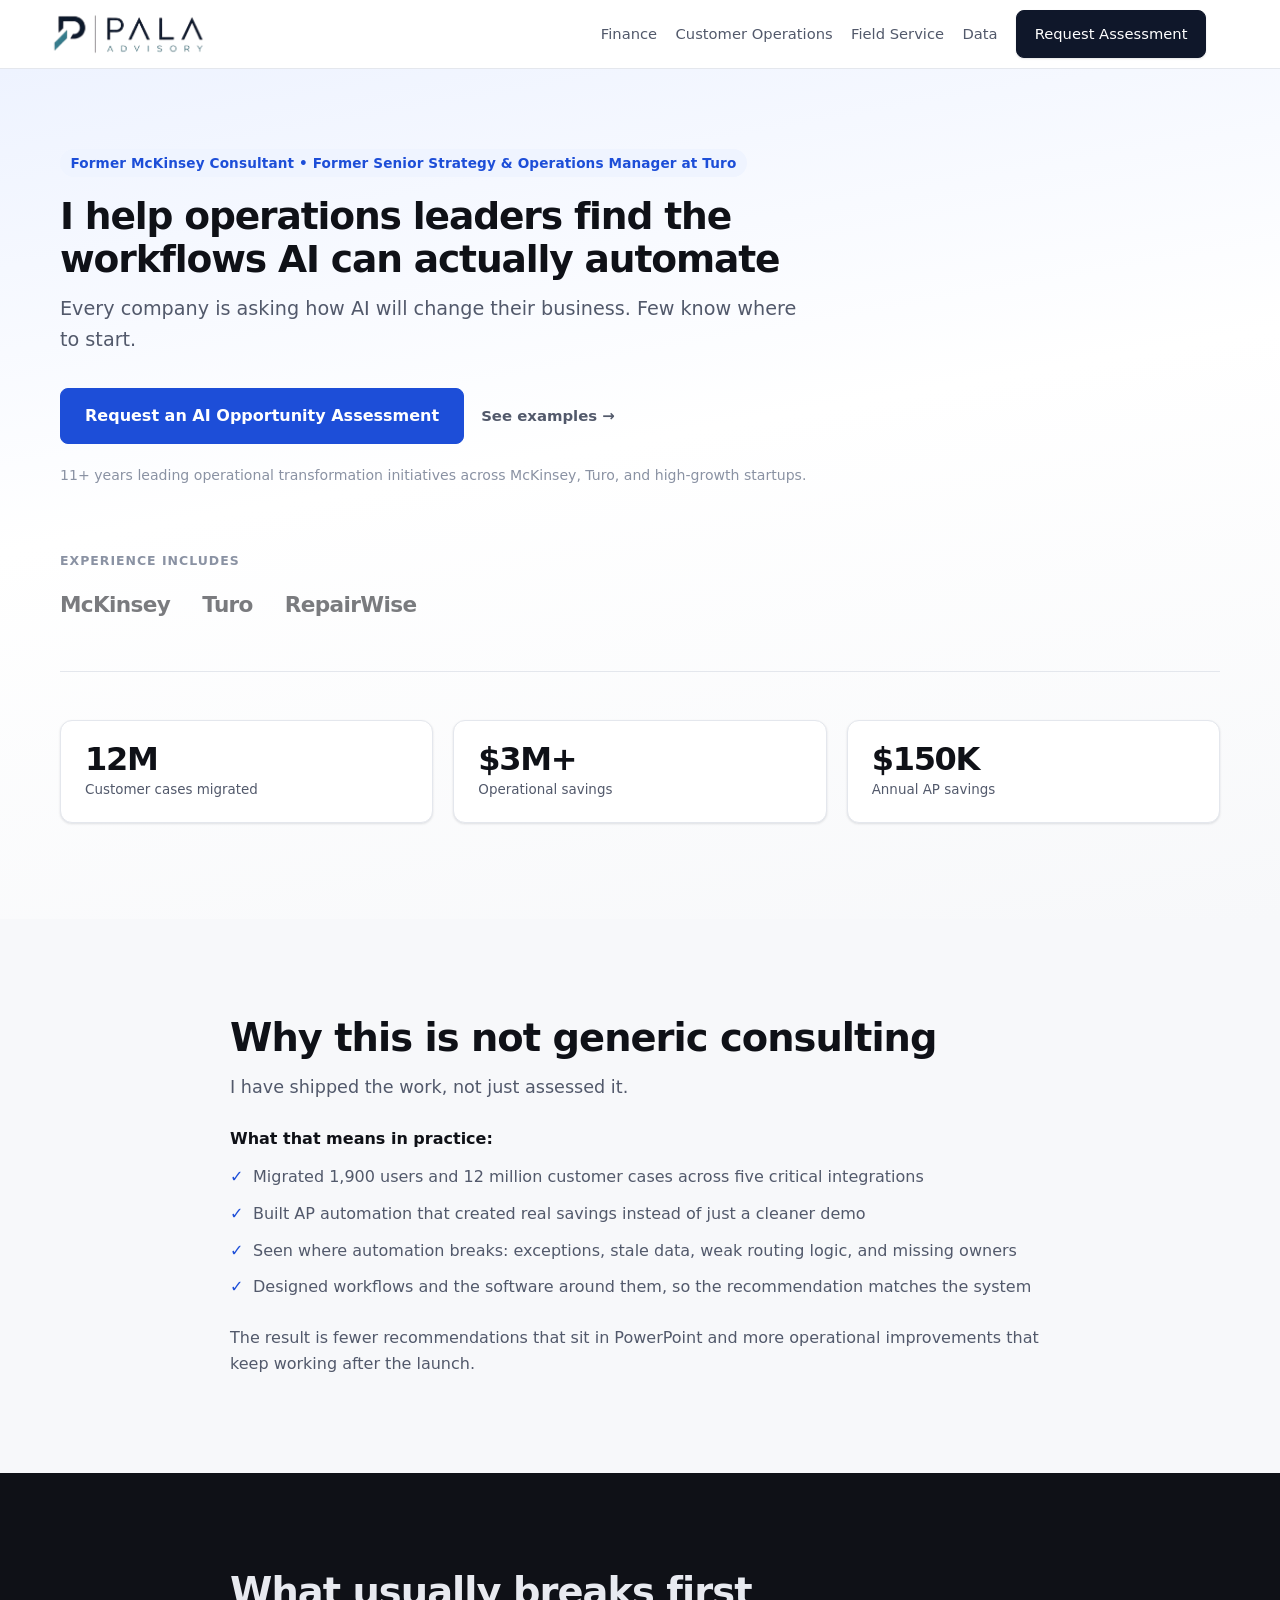
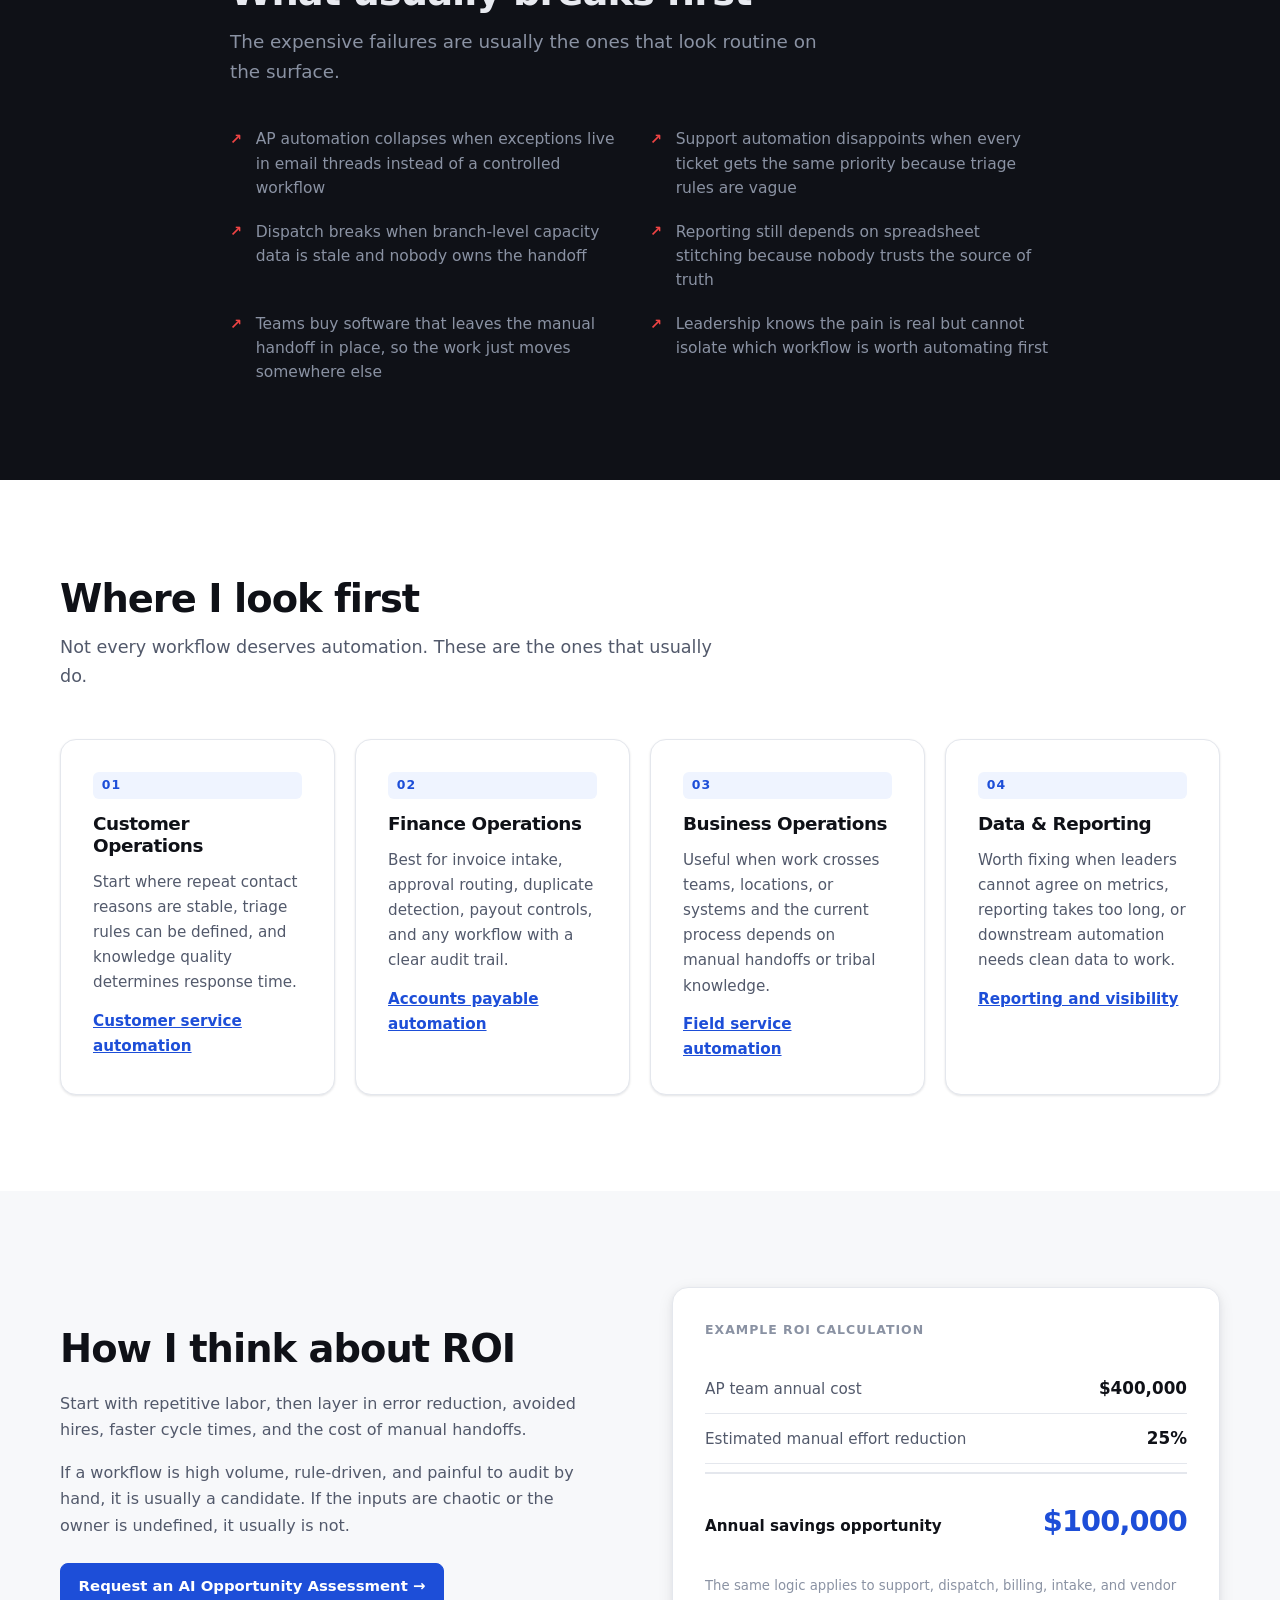
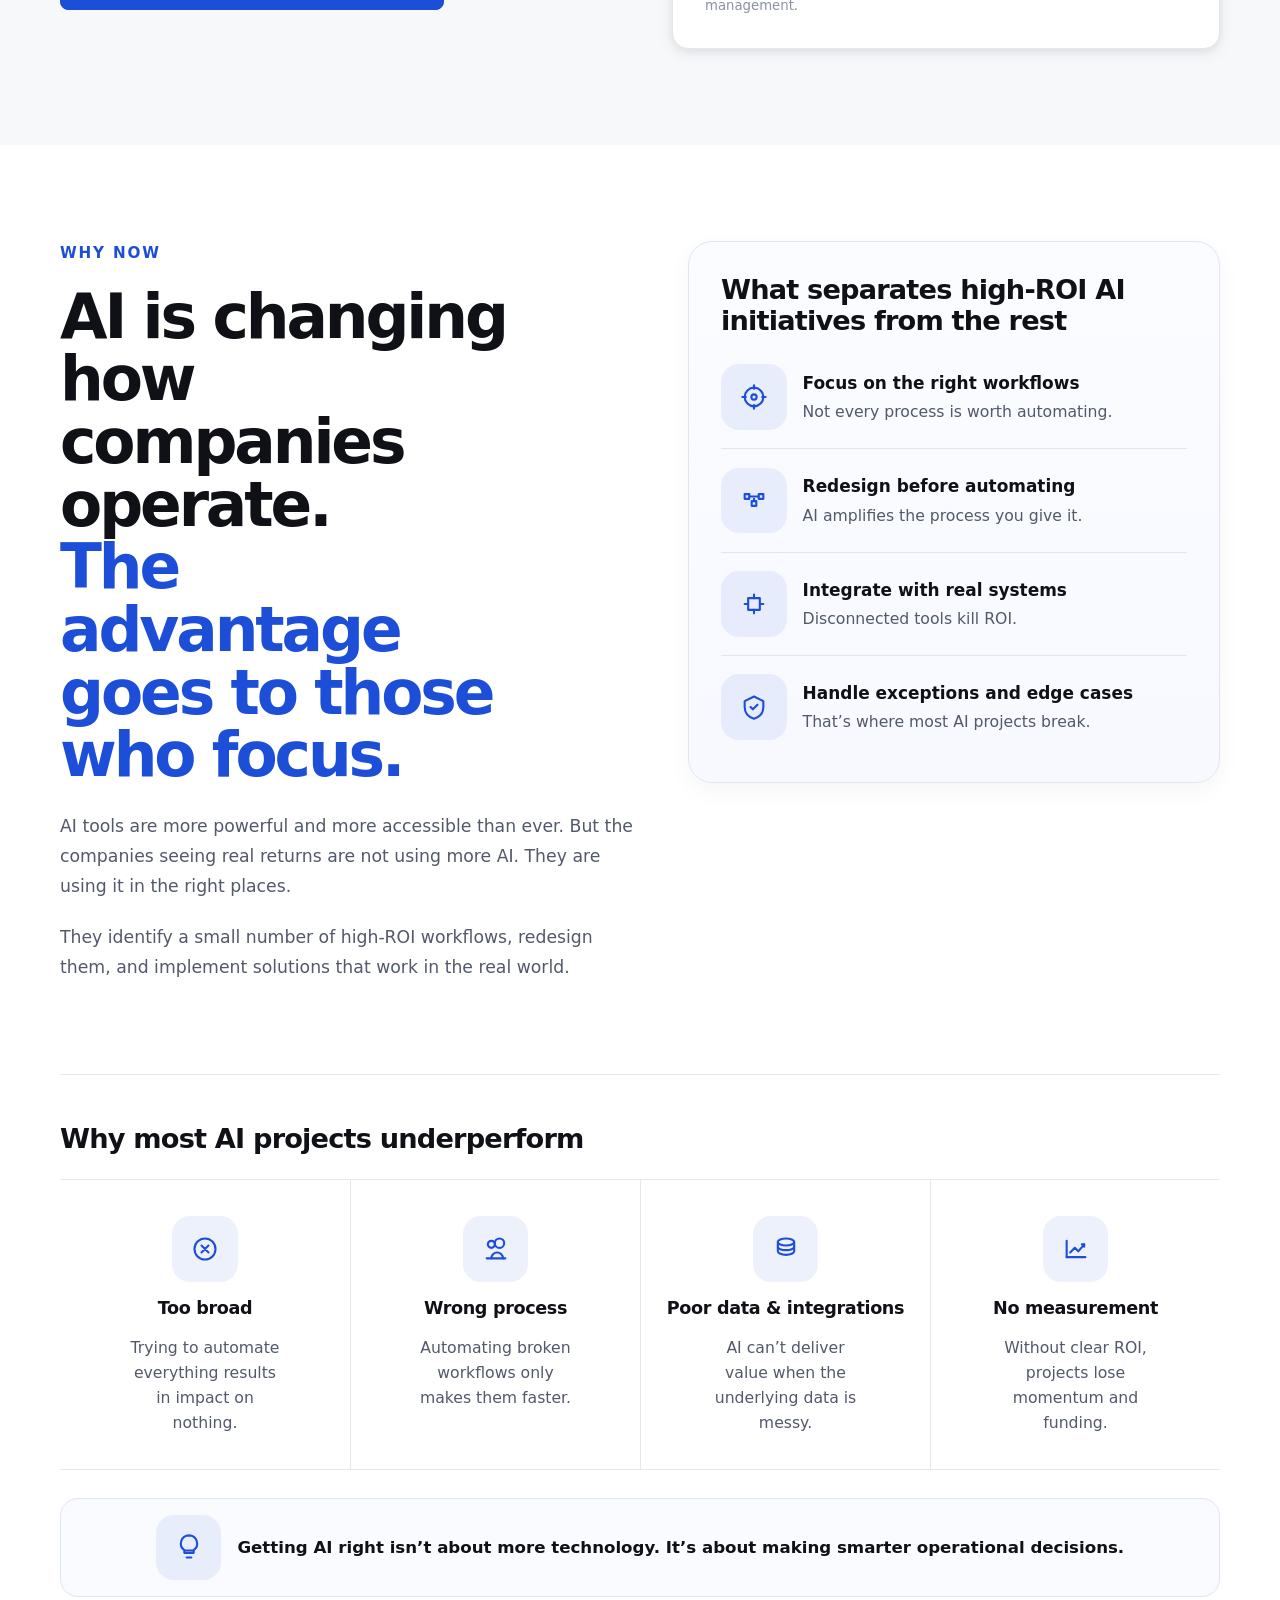
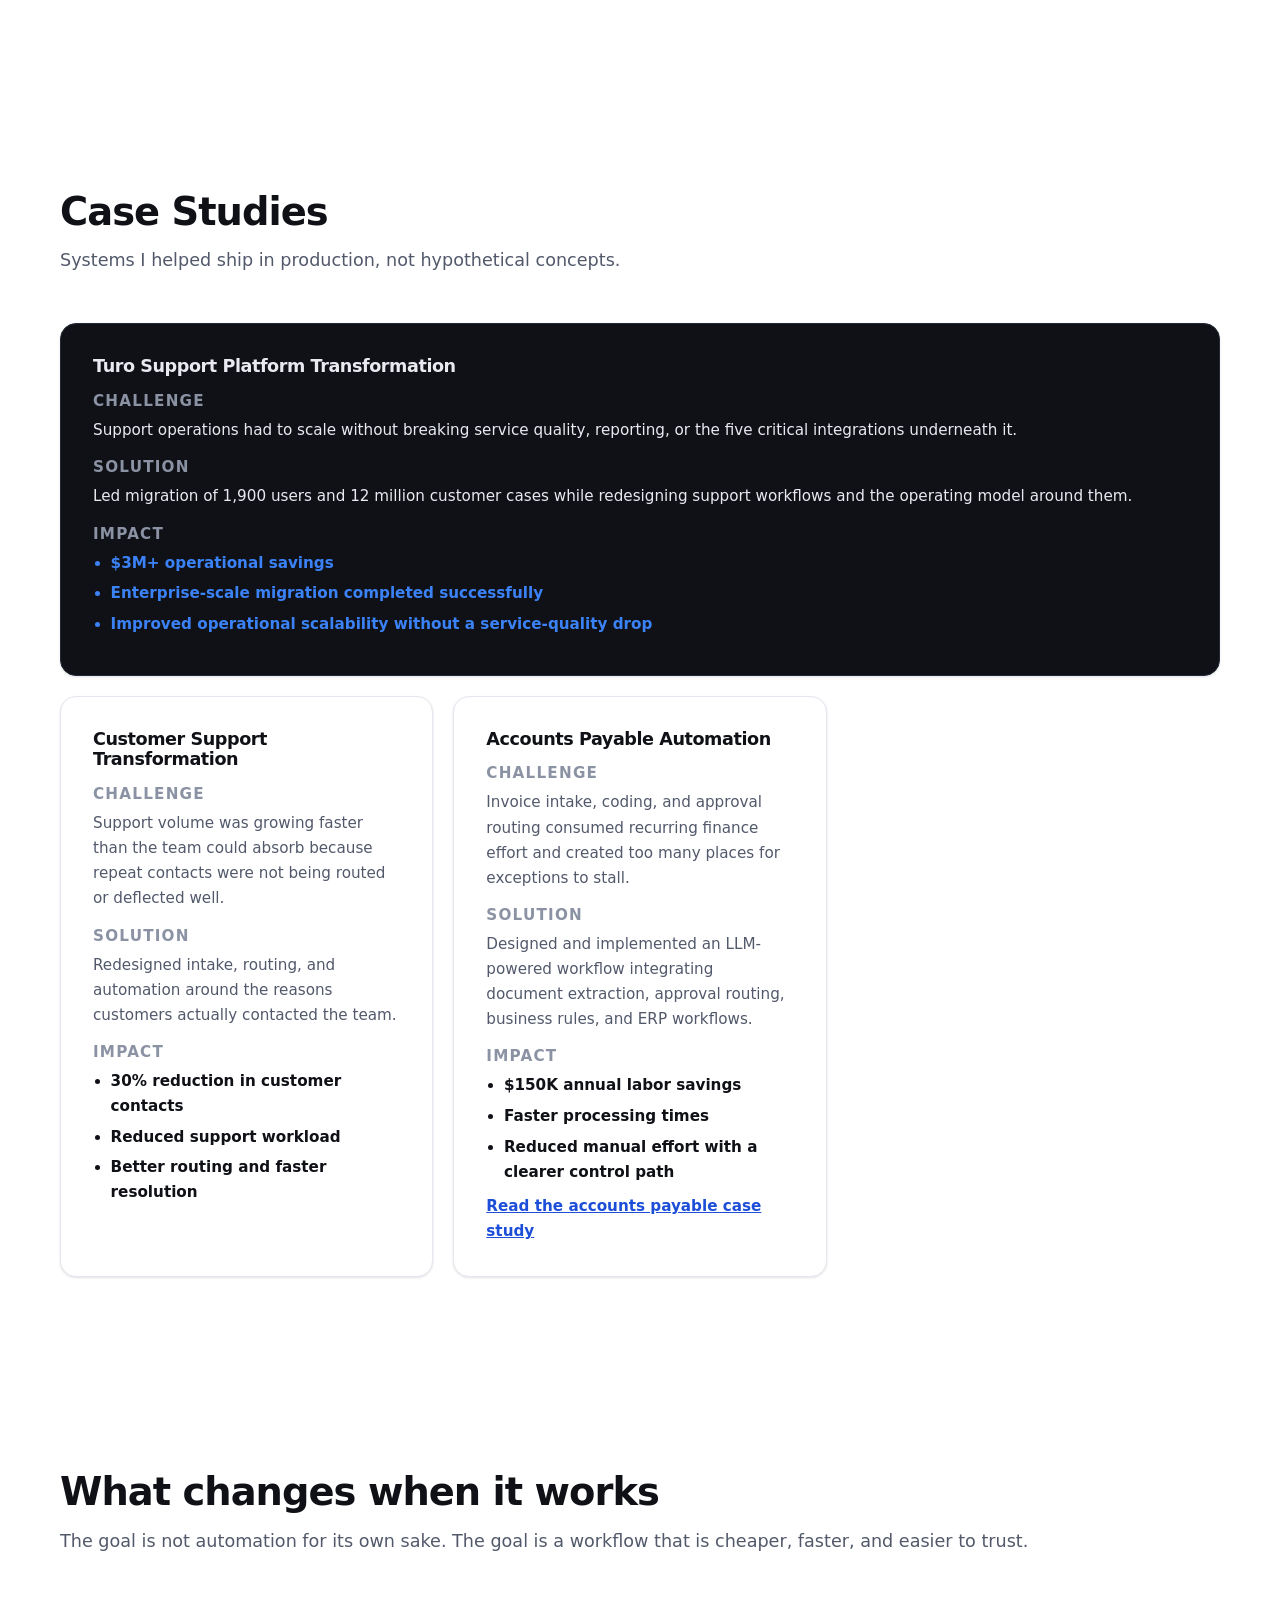
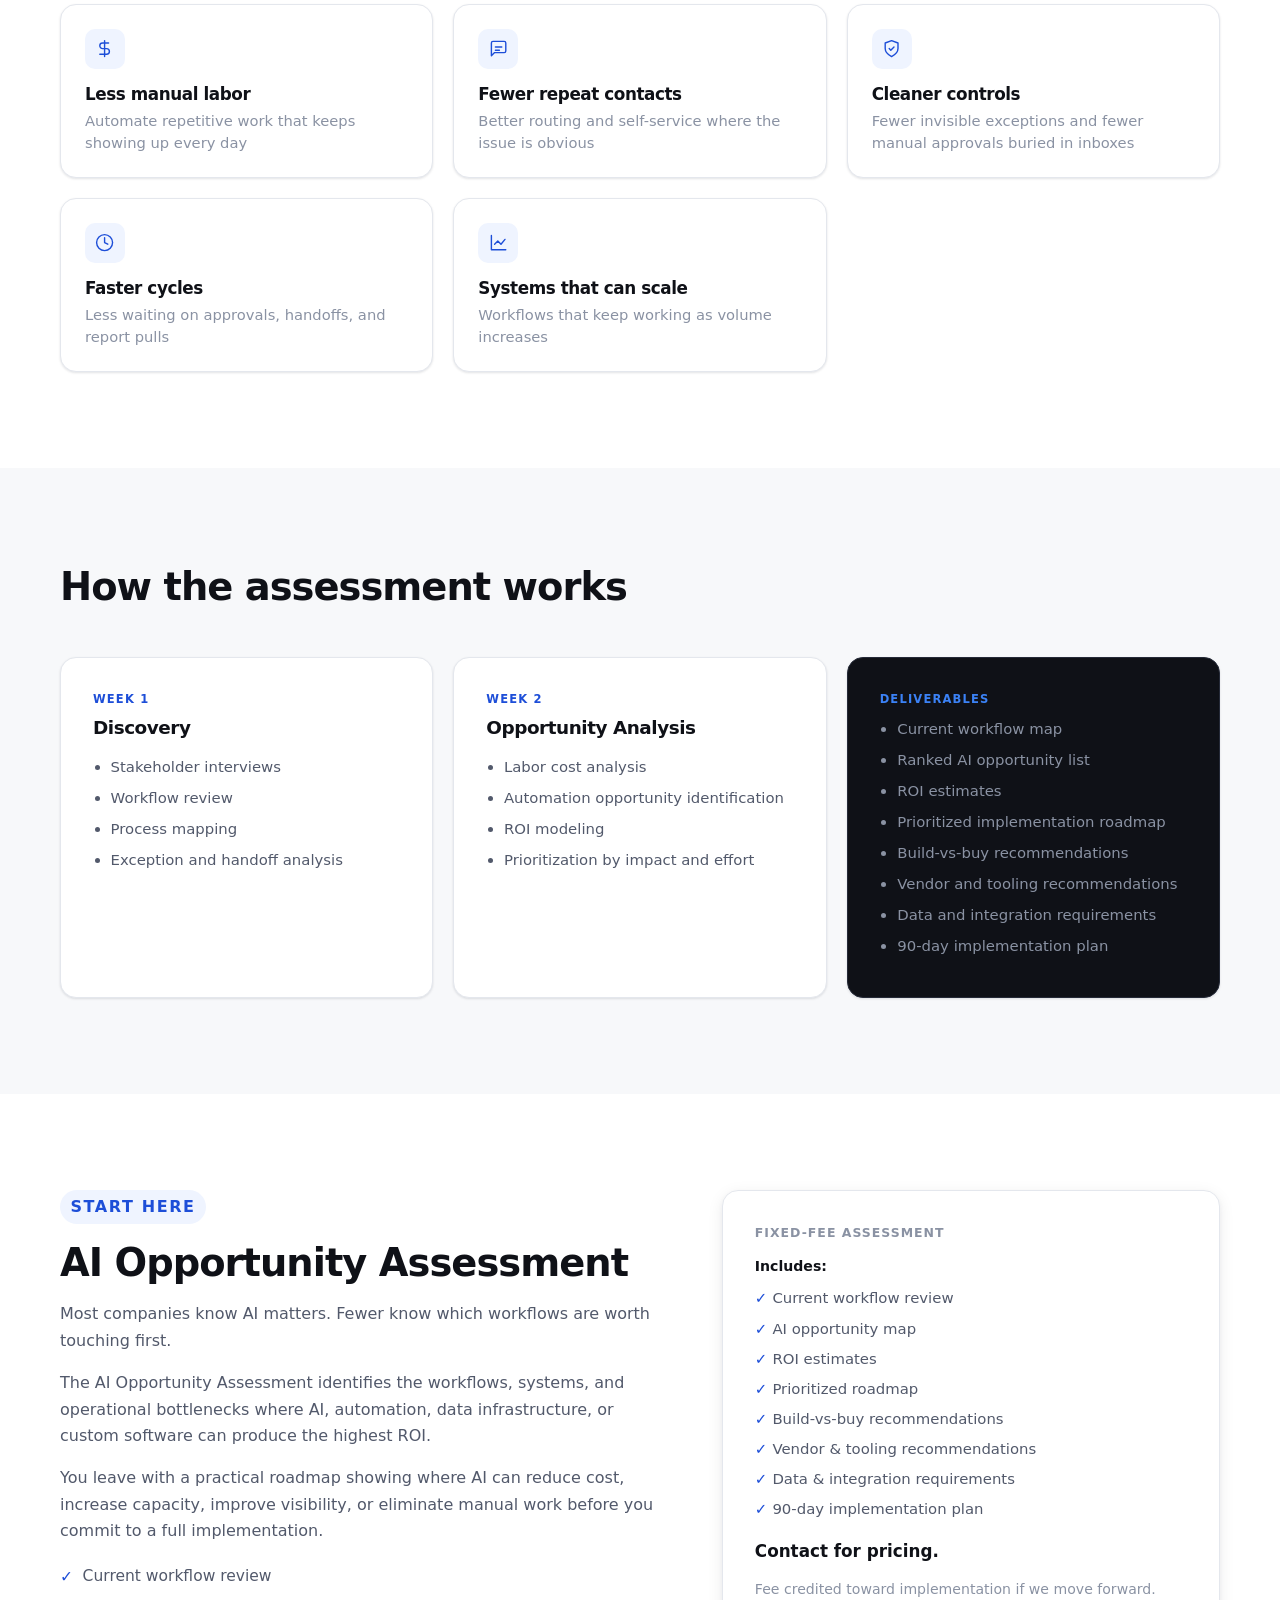
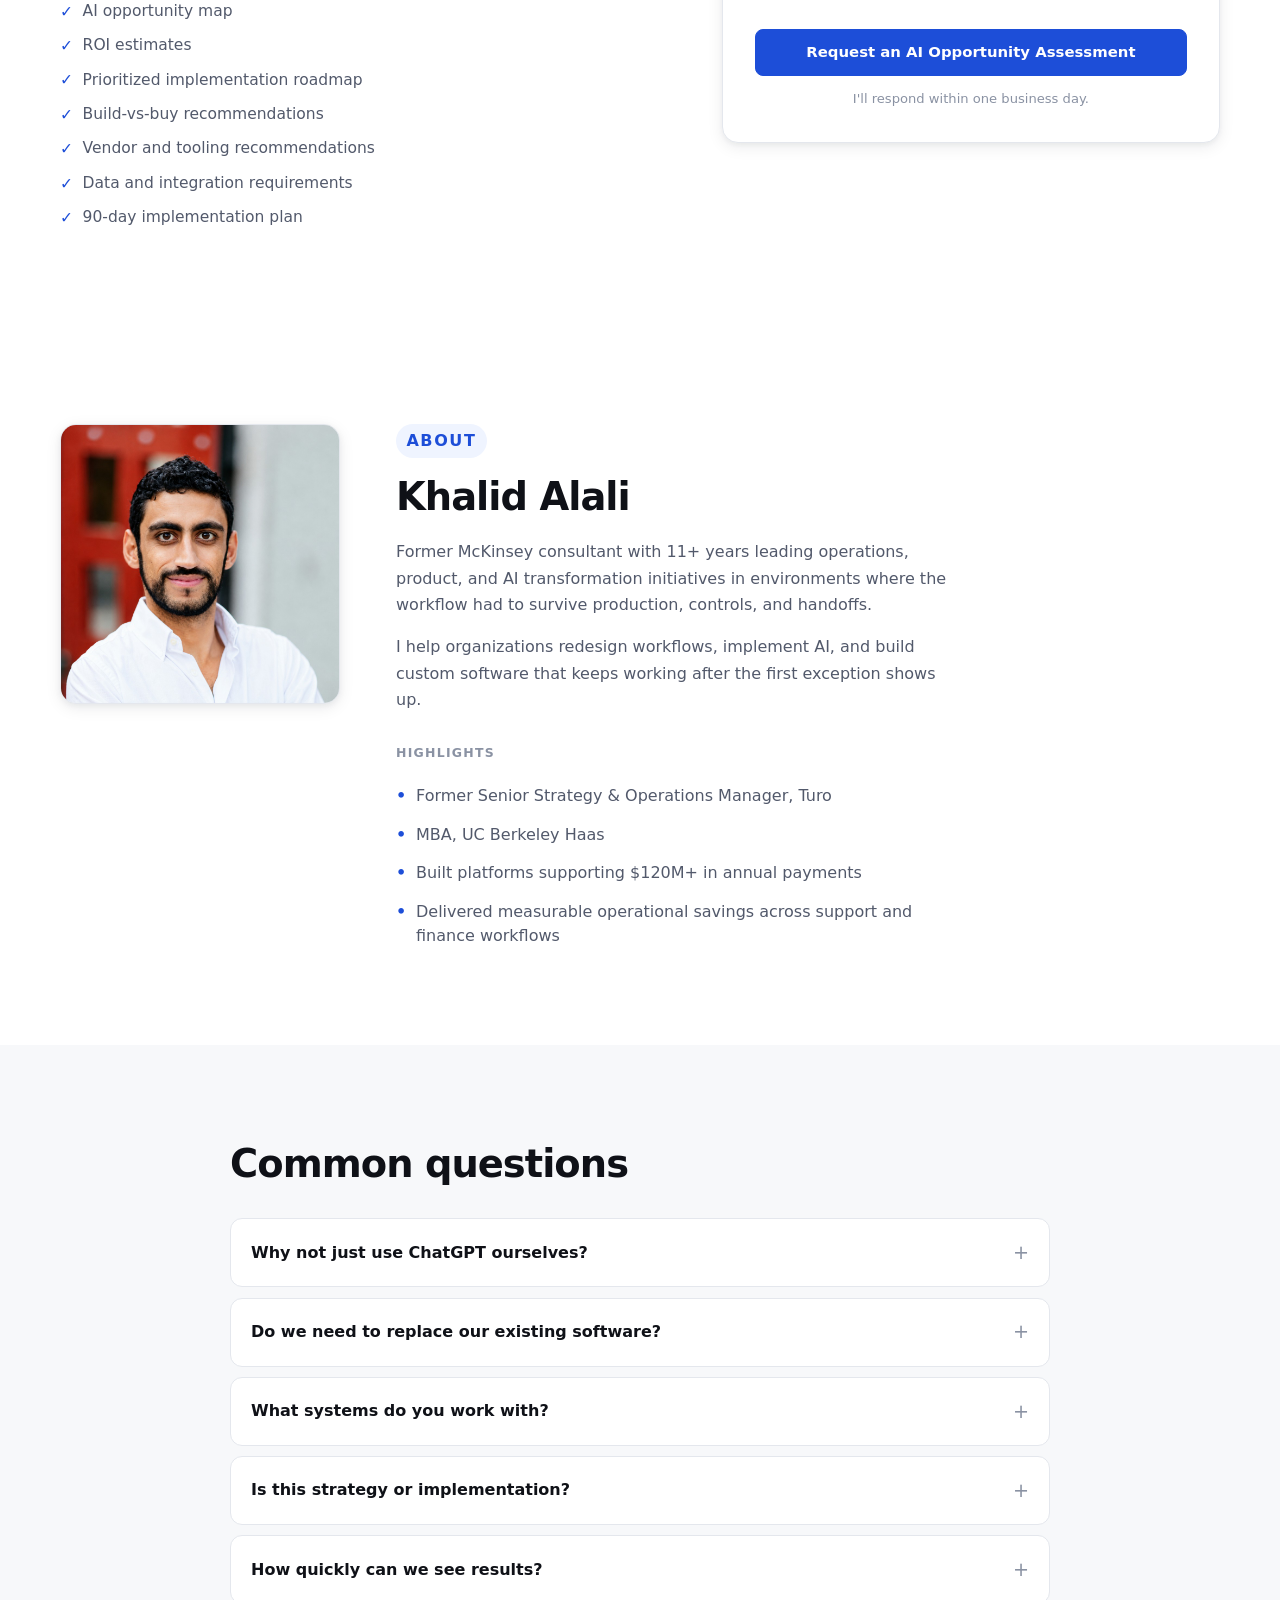
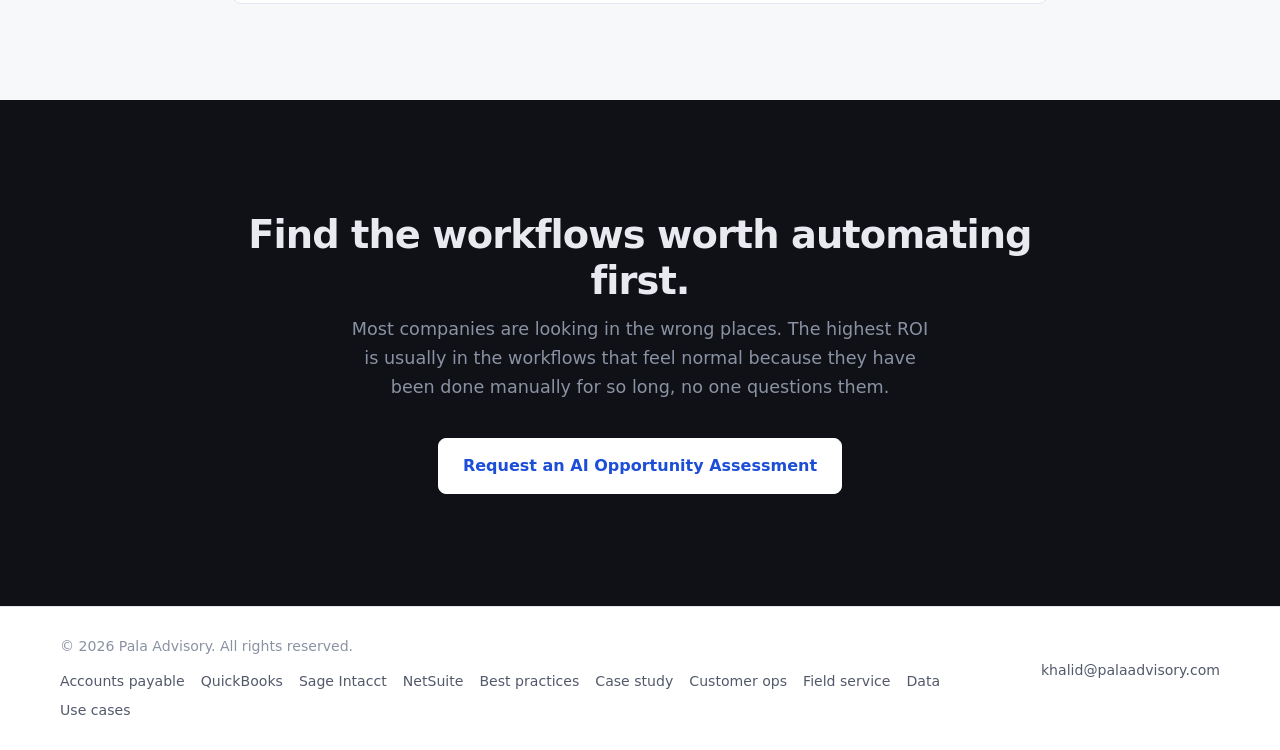
==== commit 2a8b1783: "Retarget the site around accounts payable automation. The homepage was titled for an offer nobody se" ====
--- a/index.html
+++ b/index.html
@@ -1,33 +1,115 @@
 <!doctype html>
 <html lang="en">
   <head>
+    <!-- Google tag (gtag.js) -->
+    <script async src="https://www.googletagmanager.com/gtag/js?id=G-KMNH2DF8C8"></script>
+    <script>
+      window.dataLayer = window.dataLayer || [];
+      function gtag(){dataLayer.push(arguments);}
+      gtag('js', new Date());
+
+      gtag('config', 'G-KMNH2DF8C8');
+    </script>
     <meta charset="UTF-8" />
     <meta name="viewport" content="width=device-width, initial-scale=1.0" />
-    <title>AI Opportunity Assessment | Pala Advisory</title>
+    <title>AI Consulting for Operations, Finance, and Support | Pala Advisory</title>
     <meta
       name="description"
-      content="Pala Advisory helps operations leaders identify and implement high-ROI AI, automation, data, and custom software opportunities across customer operations, finance, reporting, and internal workflows."
+      content="AI consulting for operations, finance, and support. Pala Advisory implements accounts payable automation and the workflows around it for 50–500 person companies."
     />
     <meta name="author" content="Khalid Alali" />
     <meta name="robots" content="index, follow" />
-    <link rel="canonical" href="https://example.com/" />
+    <link rel="canonical" href="https://palaadvisory.com/" />
 
     <meta property="og:type" content="website" />
-    <meta property="og:title" content="Helping operations leaders turn AI into measurable business results" />
-    <meta property="og:description" content="Pala Advisory helps companies identify and implement high-ROI AI, automation, data, and custom software opportunities across customer operations, finance, reporting, and internal workflows." />
-    <meta property="og:url" content="https://example.com/" />
+    <meta property="og:title" content="AI Consulting for Operations, Finance, and Support | Pala Advisory" />
+    <meta property="og:description" content="AI consulting for operations, finance, and support. Pala Advisory implements accounts payable automation and the workflows around it for 50–500 person companies." />
+    <meta property="og:url" content="https://palaadvisory.com/" />
+    <meta property="og:image" content="https://palaadvisory.com/images/logo.png" />
 
     <meta name="twitter:card" content="summary_large_image" />
-    <meta name="twitter:title" content="Operations Automation Consulting | Khalid Alali" />
-    <meta name="twitter:description" content="Reduce operating costs through workflow automation. Former McKinsey consultant with 11+ years leading operational transformation." />
+    <meta name="twitter:title" content="AI Consulting for Operations, Finance, and Support | Pala Advisory" />
+    <meta name="twitter:description" content="AI consulting for operations, finance, and support. Pala Advisory implements accounts payable automation and the workflows around it for 50–500 person companies." />
+    <meta name="twitter:image" content="https://palaadvisory.com/images/logo.png" />
 
     <link rel="icon" href="./favicon.jpg" type="image/jpeg" />
     <link rel="apple-touch-icon" href="./favicon.jpg" />
 
-    <meta property="og:image" content="https://example.com/images/logo.png" />
-    <meta name="twitter:image" content="https://example.com/images/logo.png" />
-
     <link rel="stylesheet" href="./styles.css" />
+    <script type="application/ld+json">
+    {
+      "@context": "https://schema.org",
+      "@graph": [
+        {
+          "@type": "Organization",
+          "@id": "https://palaadvisory.com/#organization",
+          "name": "Pala Advisory",
+          "url": "https://palaadvisory.com/",
+          "email": "khalid@palaadvisory.com",
+          "logo": "https://palaadvisory.com/images/logo.png",
+          "founder": { "@id": "https://palaadvisory.com/#khalid" }
+        },
+        {
+          "@type": "Person",
+          "@id": "https://palaadvisory.com/#khalid",
+          "name": "Khalid Alali",
+          "jobTitle": "Founder",
+          "url": "https://palaadvisory.com/",
+          "worksFor": { "@id": "https://palaadvisory.com/#organization" },
+          "alumniOf": {
+            "@type": "CollegeOrUniversity",
+            "name": "UC Berkeley Haas School of Business"
+          },
+          "description": "Former McKinsey consultant and former Senior Strategy and Operations Manager at Turo."
+        },
+        {
+          "@type": "FAQPage",
+          "mainEntity": [
+            {
+              "@type": "Question",
+              "name": "Why not just use ChatGPT ourselves?",
+              "acceptedAnswer": {
+                "@type": "Answer",
+                "text": "The prompt is the easy part. The hard part is redesigning the workflow, connecting your systems, handling the exceptions, creating auditability, managing adoption, and measuring what changed. That is where most internal attempts stall."
+              }
+            },
+            {
+              "@type": "Question",
+              "name": "Do we need to replace our existing software?",
+              "acceptedAnswer": {
+                "@type": "Answer",
+                "text": "Almost never. The opportunity is usually in connecting what you already have, automating the handoffs, eliminating manual steps, and making the data flow where it needs to go without a person in the middle."
+              }
+            },
+            {
+              "@type": "Question",
+              "name": "What systems do you work with?",
+              "acceptedAnswer": {
+                "@type": "Answer",
+                "text": "QuickBooks Enterprise, NetSuite, Sage, HubSpot, Salesforce, Airtable, Google Workspace, Slack, and most common ticketing, CRM, and ERP systems. If you have an API or a webhook, there is usually a path."
+              }
+            },
+            {
+              "@type": "Question",
+              "name": "Is this strategy or implementation?",
+              "acceptedAnswer": {
+                "@type": "Answer",
+                "text": "Both, but the value is in implementation. The assessment surfaces the opportunity. The engagement builds and deploys it. Strategy without a working system is just a deck."
+              }
+            },
+            {
+              "@type": "Question",
+              "name": "How quickly can we see results?",
+              "acceptedAnswer": {
+                "@type": "Answer",
+                "text": "Simple workflow automation can show measurable impact in weeks. More complex systems with multiple integrations or approval workflows take longer, typically two to four months to full deployment."
+              }
+            }
+          ]
+        }
+      ]
+    }
+    </script>
   </head>
   <body>
     <header class="site-header">
@@ -42,10 +124,10 @@
           />
         </a>
         <nav class="nav-links">
-          <a href="#assessment">Assessment</a>
-          <a href="./what-should-ai-do-in-my-business/">Use Cases</a>
-          <a href="#case-studies">Case Studies</a>
-          <a href="#about">About</a>
+          <a href="./finance-ai/">Finance</a>
+          <a href="./customer-operations-ai/">Customer Operations</a>
+          <a href="./field-service-ai/">Field Service</a>
+          <a href="./operations-data/">Data</a>
           <a href="#assessment" class="btn btn-primary">Request Assessment</a>
         </nav>
       </div>
@@ -165,6 +247,7 @@
               <p>
                 Start where repeat contact reasons are stable, triage rules can be defined, and knowledge quality determines response time.
               </p>
+              <p class="service-more"><a href="./customer-operations-ai/">Customer service automation</a></p>
             </article>
 
             <article class="service-card">
@@ -173,6 +256,7 @@
               <p>
                 Best for invoice intake, approval routing, duplicate detection, payout controls, and any workflow with a clear audit trail.
               </p>
+              <p class="service-more"><a href="./finance-ai/">Accounts payable automation</a></p>
             </article>
 
             <article class="service-card">
@@ -181,6 +265,7 @@
               <p>
                 Useful when work crosses teams, locations, or systems and the current process depends on manual handoffs or tribal knowledge.
               </p>
+              <p class="service-more"><a href="./field-service-ai/">Field service automation</a></p>
             </article>
 
             <article class="service-card">
@@ -189,6 +274,7 @@
               <p>
                 Worth fixing when leaders cannot agree on metrics, reporting takes too long, or downstream automation needs clean data to work.
               </p>
+              <p class="service-more"><a href="./operations-data/">Reporting and visibility</a></p>
             </article>
           </div>
         </div>
@@ -442,6 +528,7 @@
                   <li>Faster processing times</li>
                   <li>Reduced manual effort with a clearer control path</li>
                 </ul>
+                <p class="service-more"><a href="./accounts-payable-automation-case-study/">Read the accounts payable case study</a></p>
               </div>
             </article>
           </div>
@@ -682,6 +769,18 @@
       <div class="container footer-inner">
         <div class="footer-brand">
           <p>&copy; <span id="year">2026</span> Pala Advisory. All rights reserved.</p>
+          <nav class="footer-links" aria-label="Pages">
+            <a href="./finance-ai/">Accounts payable</a>
+            <a href="./quickbooks-accounts-payable-automation/">QuickBooks</a>
+            <a href="./sage-intacct-accounts-payable-automation/">Sage Intacct</a>
+            <a href="./netsuite-accounts-payable-automation/">NetSuite</a>
+            <a href="./accounts-payable-automation-best-practices/">Best practices</a>
+            <a href="./accounts-payable-automation-case-study/">Case study</a>
+            <a href="./customer-operations-ai/">Customer ops</a>
+            <a href="./field-service-ai/">Field service</a>
+            <a href="./operations-data/">Data</a>
+            <a href="./what-should-ai-do-in-my-business/">Use cases</a>
+          </nav>
         </div>
         <p class="footer-email"><a href="mailto:khalid@palaadvisory.com">khalid@palaadvisory.com</a></p>
       </div>
--- a/styles.css
+++ b/styles.css
@@ -197,7 +197,8 @@
 .nav-links {
   display: flex;
   align-items: center;
-  gap: 1.75rem;
+  justify-content: flex-end;
+  gap: 1.15rem;
 }
 
 .nav-links a {
@@ -1686,6 +1687,26 @@
 }
 .footer-email a:hover { color: var(--primary); }
 
+.footer-links {
+  display: flex;
+  flex-wrap: wrap;
+  gap: 0.35rem 1rem;
+}
+
+.footer-links a {
+  color: var(--text-soft);
+  text-decoration: none;
+  font-size: 0.88rem;
+}
+
+.footer-links a:hover { color: var(--primary); }
+
+.service-more {
+  margin-top: 0.85rem;
+  margin-bottom: 0;
+  font-weight: 600;
+}
+
 /* ─── RESPONSIVE ─── */
 @media (min-width: 1024px) {
   .hero-inner,
@@ -1745,6 +1766,13 @@
   }
 }
 
+@media (max-width: 1100px) {
+  .brand-logo { height: 44px; }
+  .nav { gap: 1rem; }
+  .nav-links { gap: 0.7rem; }
+  .nav-links a { font-size: 0.8rem; }
+}
+
 @media (max-width: 860px) {
   .section { padding: 4.5rem 0; }
   .hero { padding-top: 4.5rem; padding-bottom: 4.5rem; }
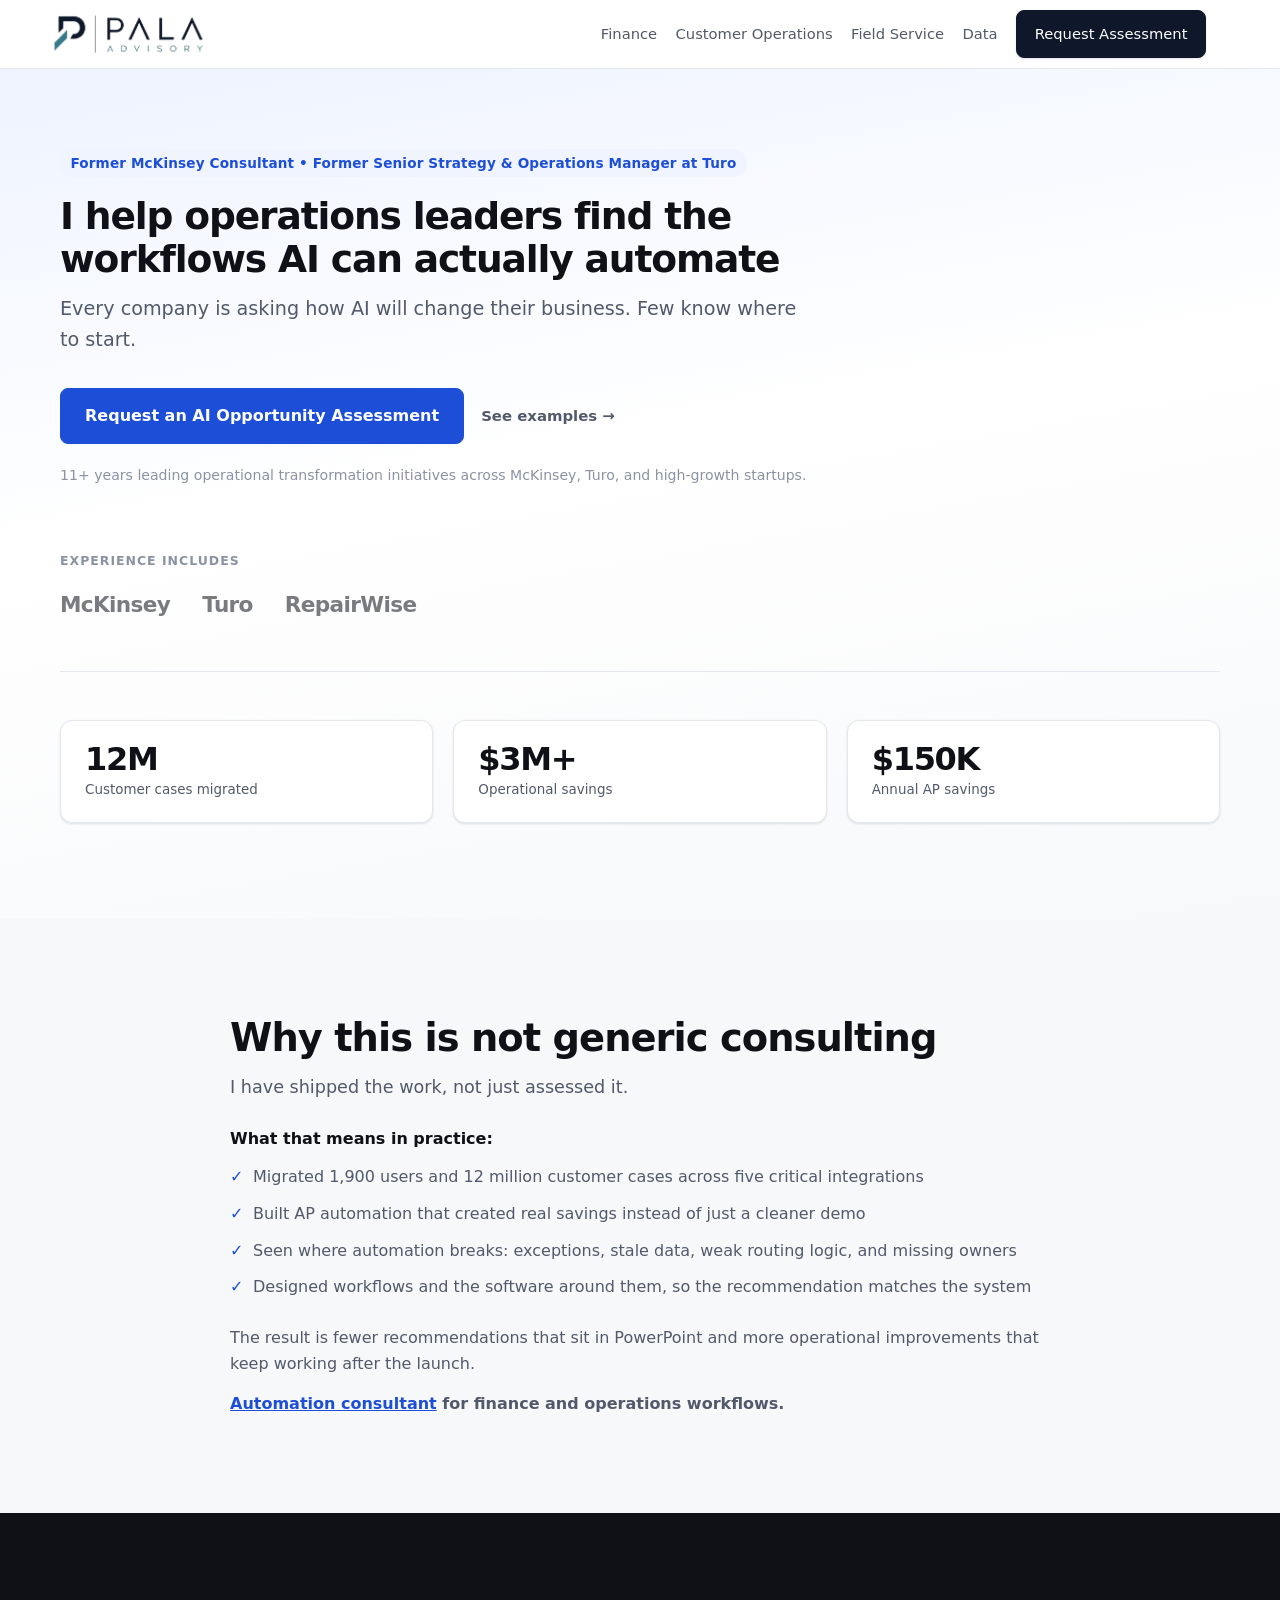
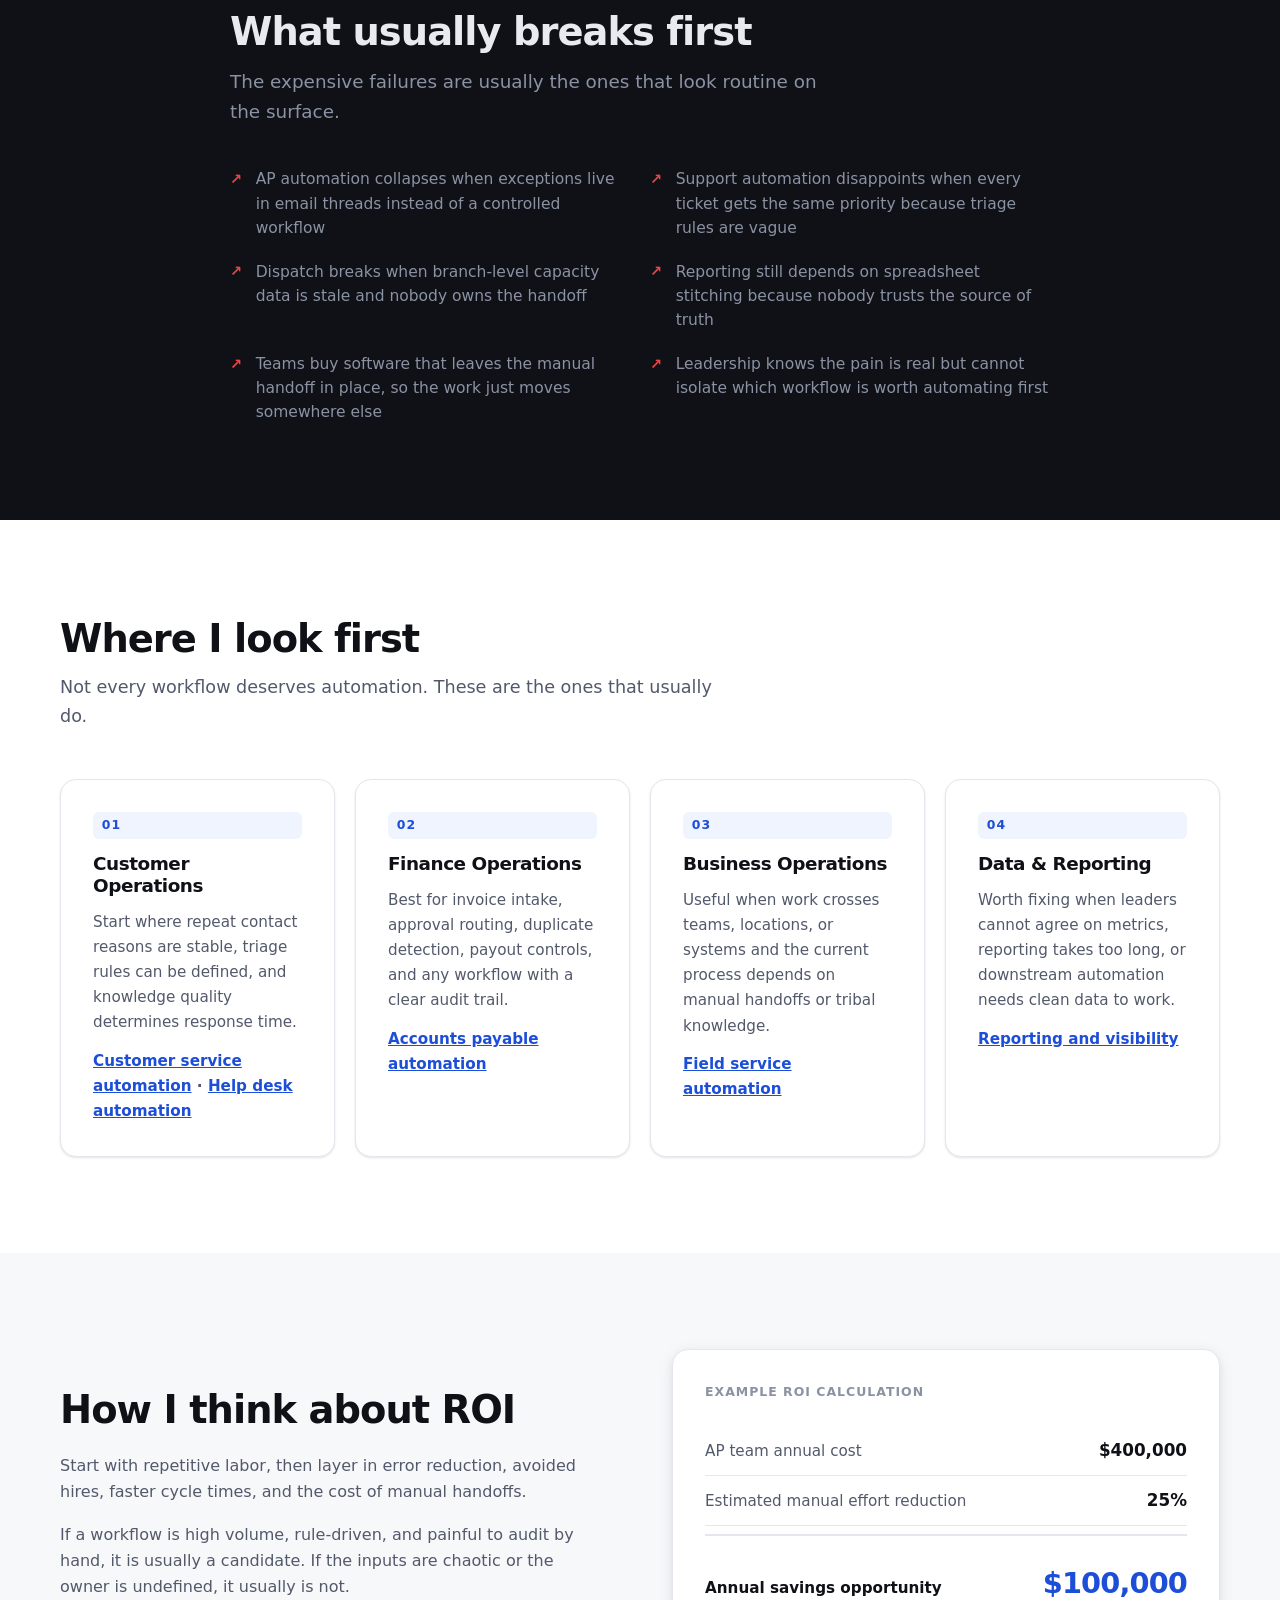
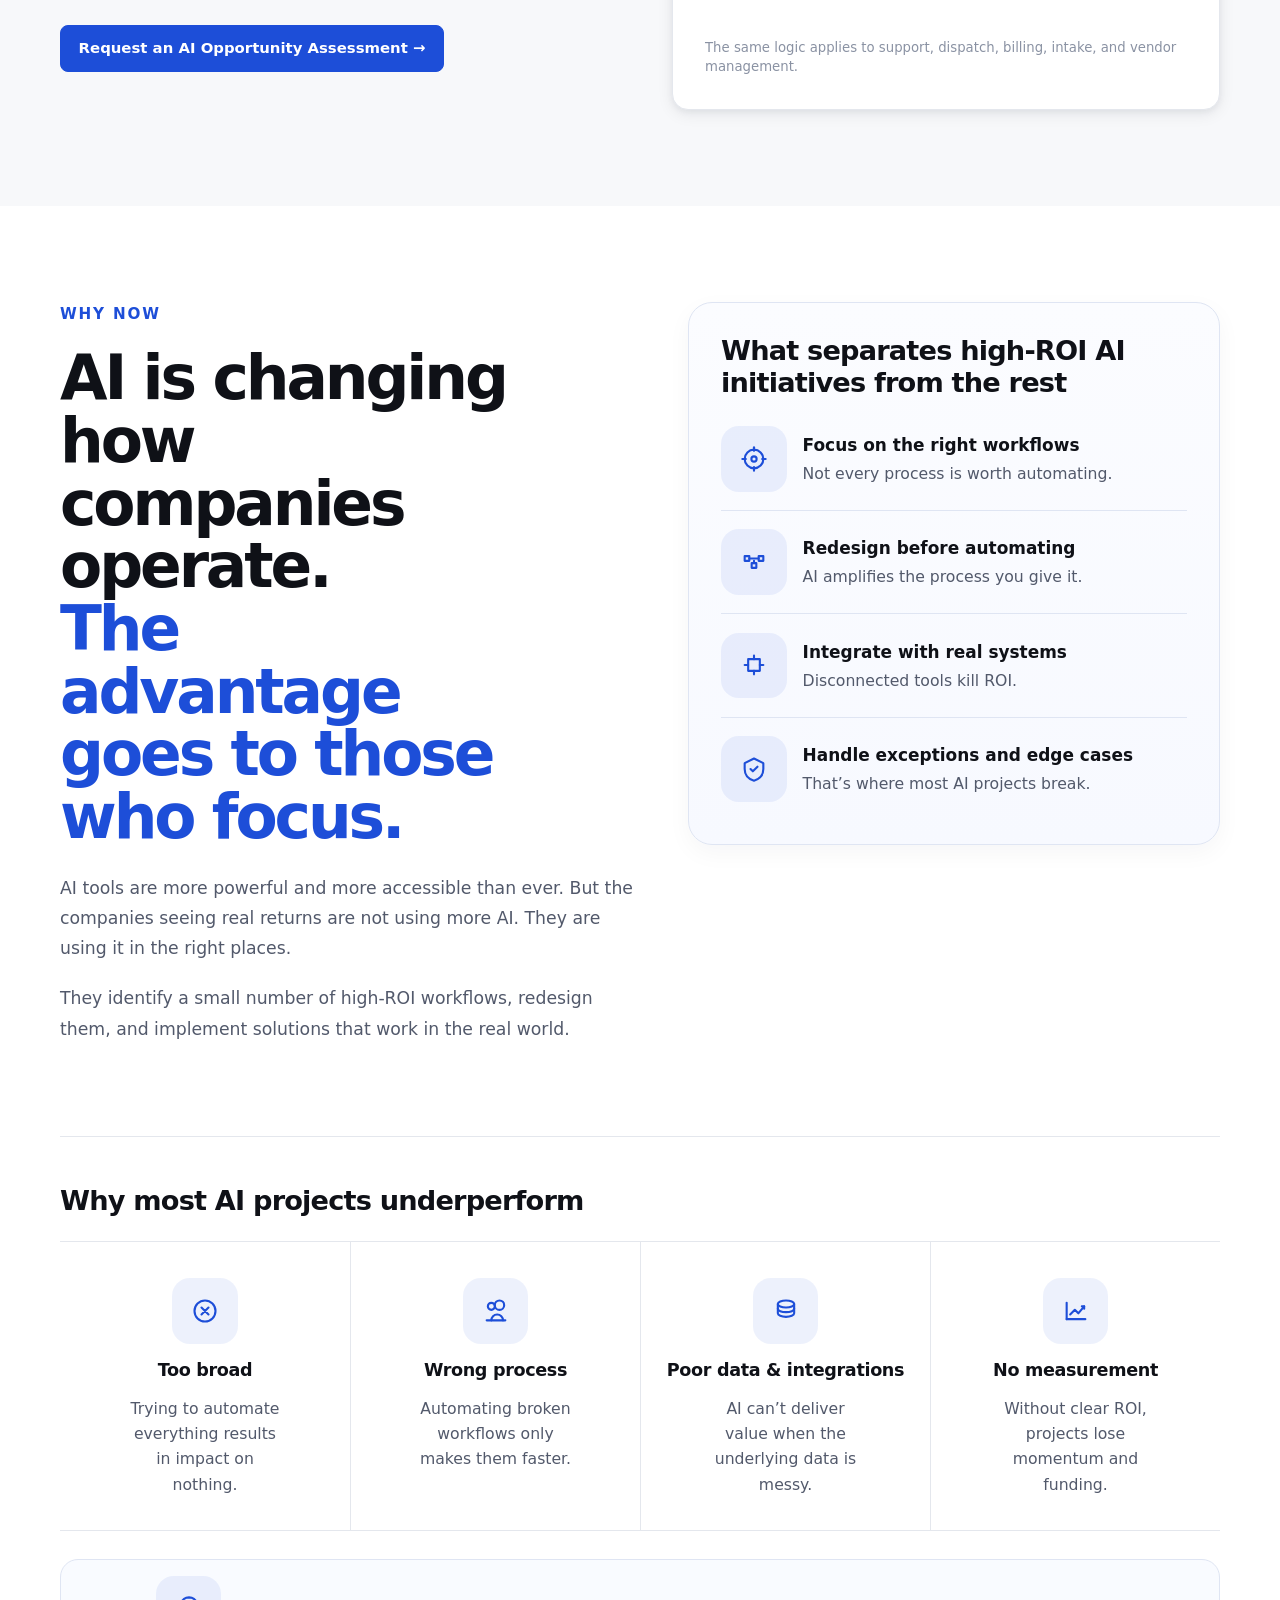
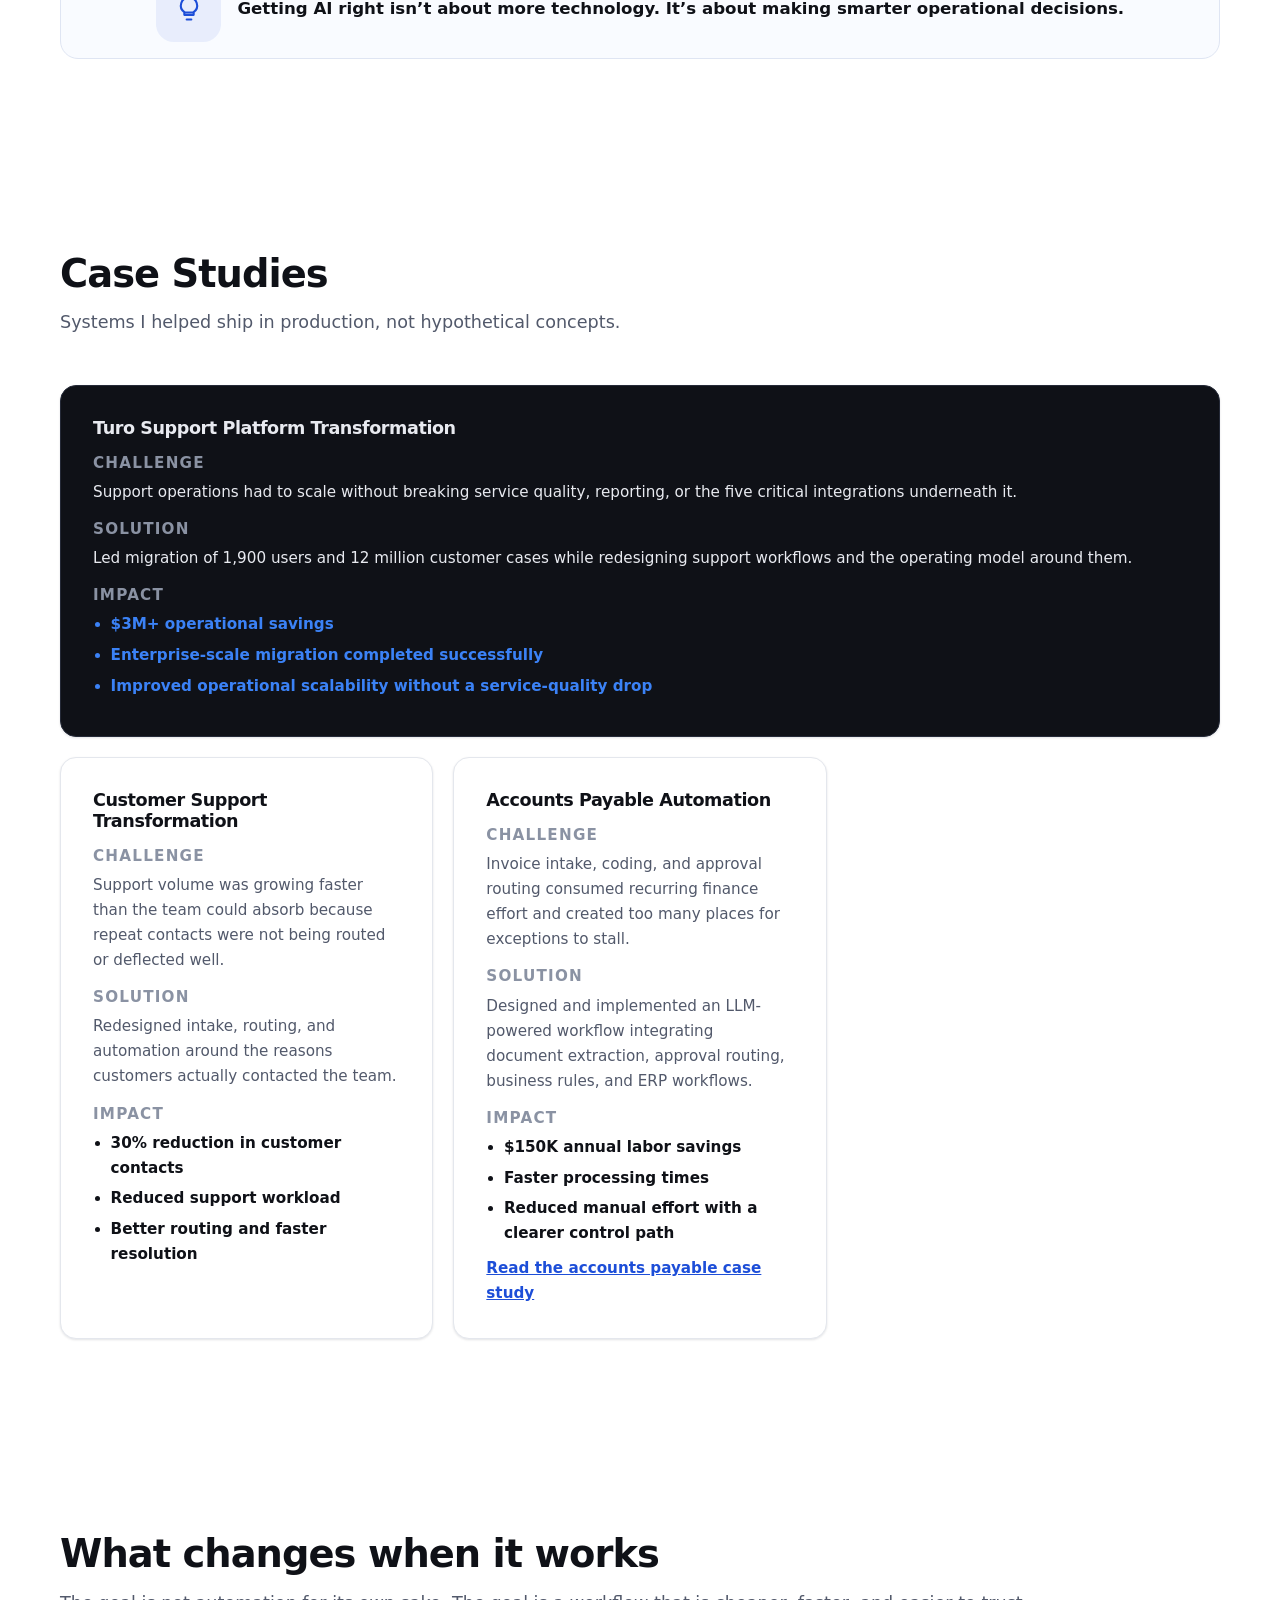
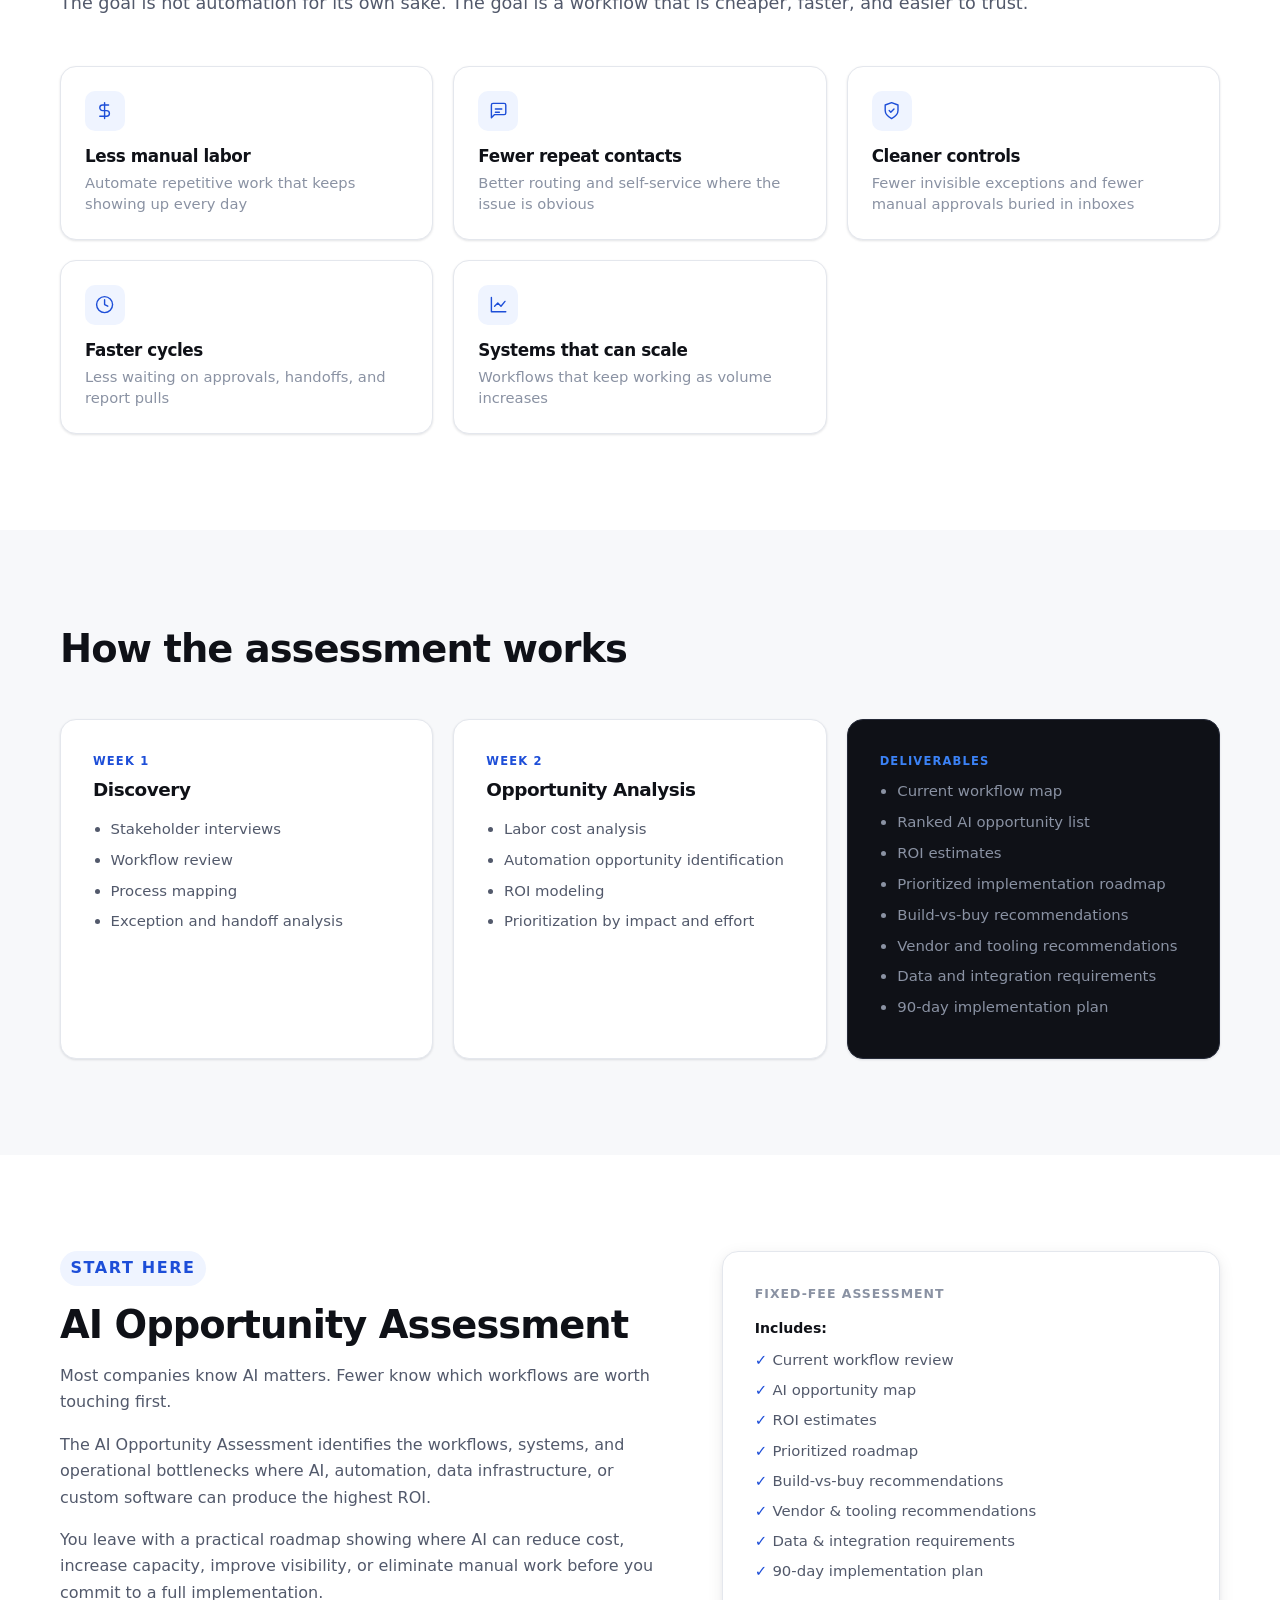
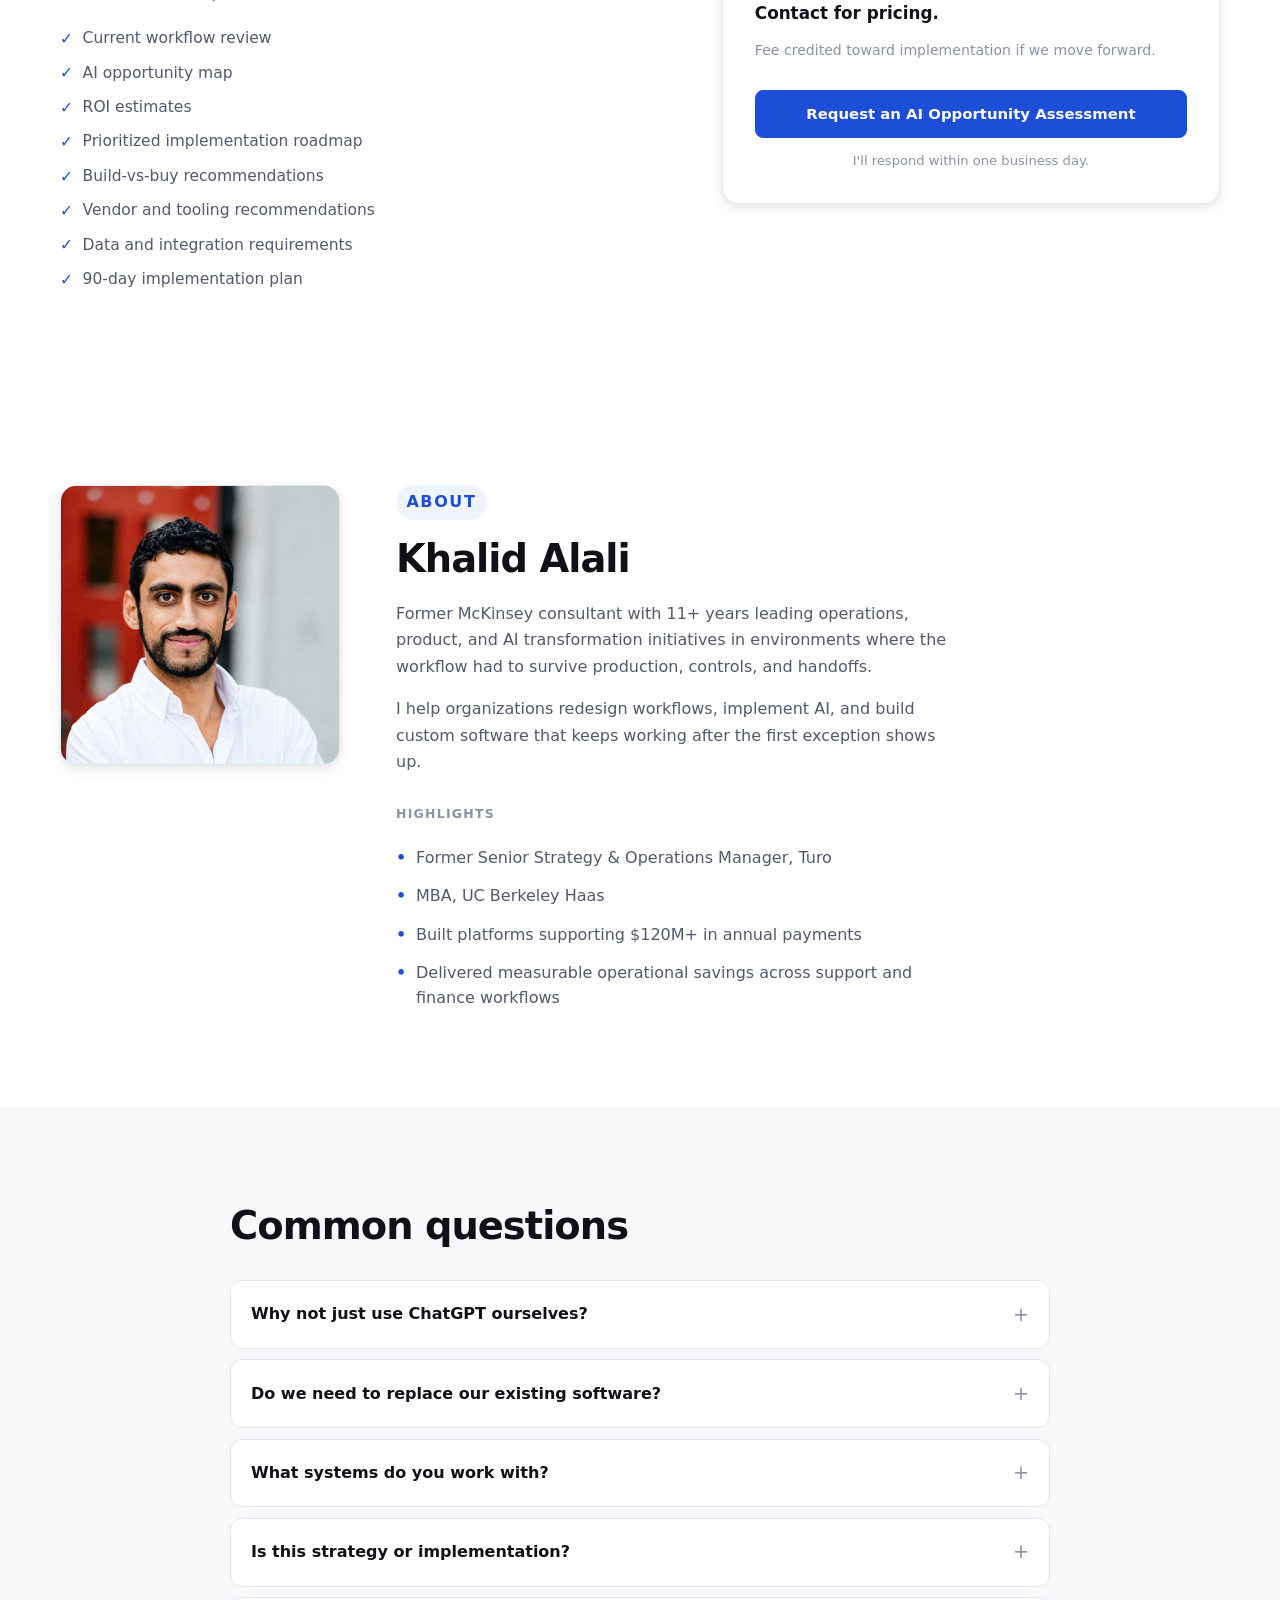
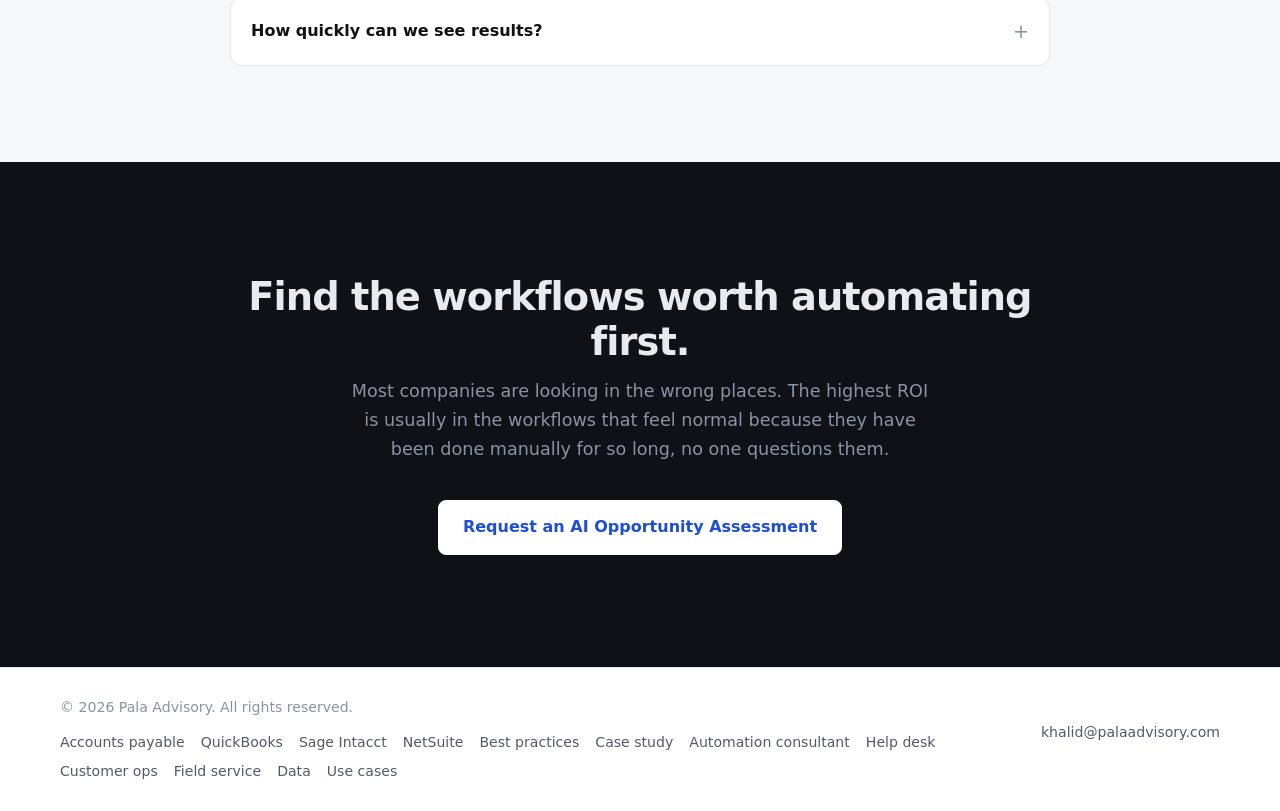
==== commit 91cc015e: "Add pages for automation consultant and help desk automation. These are the two queries with real vo" ====
--- a/index.html
+++ b/index.html
@@ -194,6 +194,7 @@
           <p class="why-closer">
             The result is fewer recommendations that sit in PowerPoint and more operational improvements that keep working after the launch.
           </p>
+          <p class="service-more"><a href="./automation-consultant/">Automation consultant</a> for finance and operations workflows.</p>
         </div>
       </section>
 
@@ -247,7 +248,7 @@
               <p>
                 Start where repeat contact reasons are stable, triage rules can be defined, and knowledge quality determines response time.
               </p>
-              <p class="service-more"><a href="./customer-operations-ai/">Customer service automation</a></p>
+              <p class="service-more"><a href="./customer-operations-ai/">Customer service automation</a> · <a href="./help-desk-automation/">Help desk automation</a></p>
             </article>
 
             <article class="service-card">
@@ -776,6 +777,8 @@
             <a href="./netsuite-accounts-payable-automation/">NetSuite</a>
             <a href="./accounts-payable-automation-best-practices/">Best practices</a>
             <a href="./accounts-payable-automation-case-study/">Case study</a>
+            <a href="./automation-consultant/">Automation consultant</a>
+            <a href="./help-desk-automation/">Help desk</a>
             <a href="./customer-operations-ai/">Customer ops</a>
             <a href="./field-service-ai/">Field service</a>
             <a href="./operations-data/">Data</a>
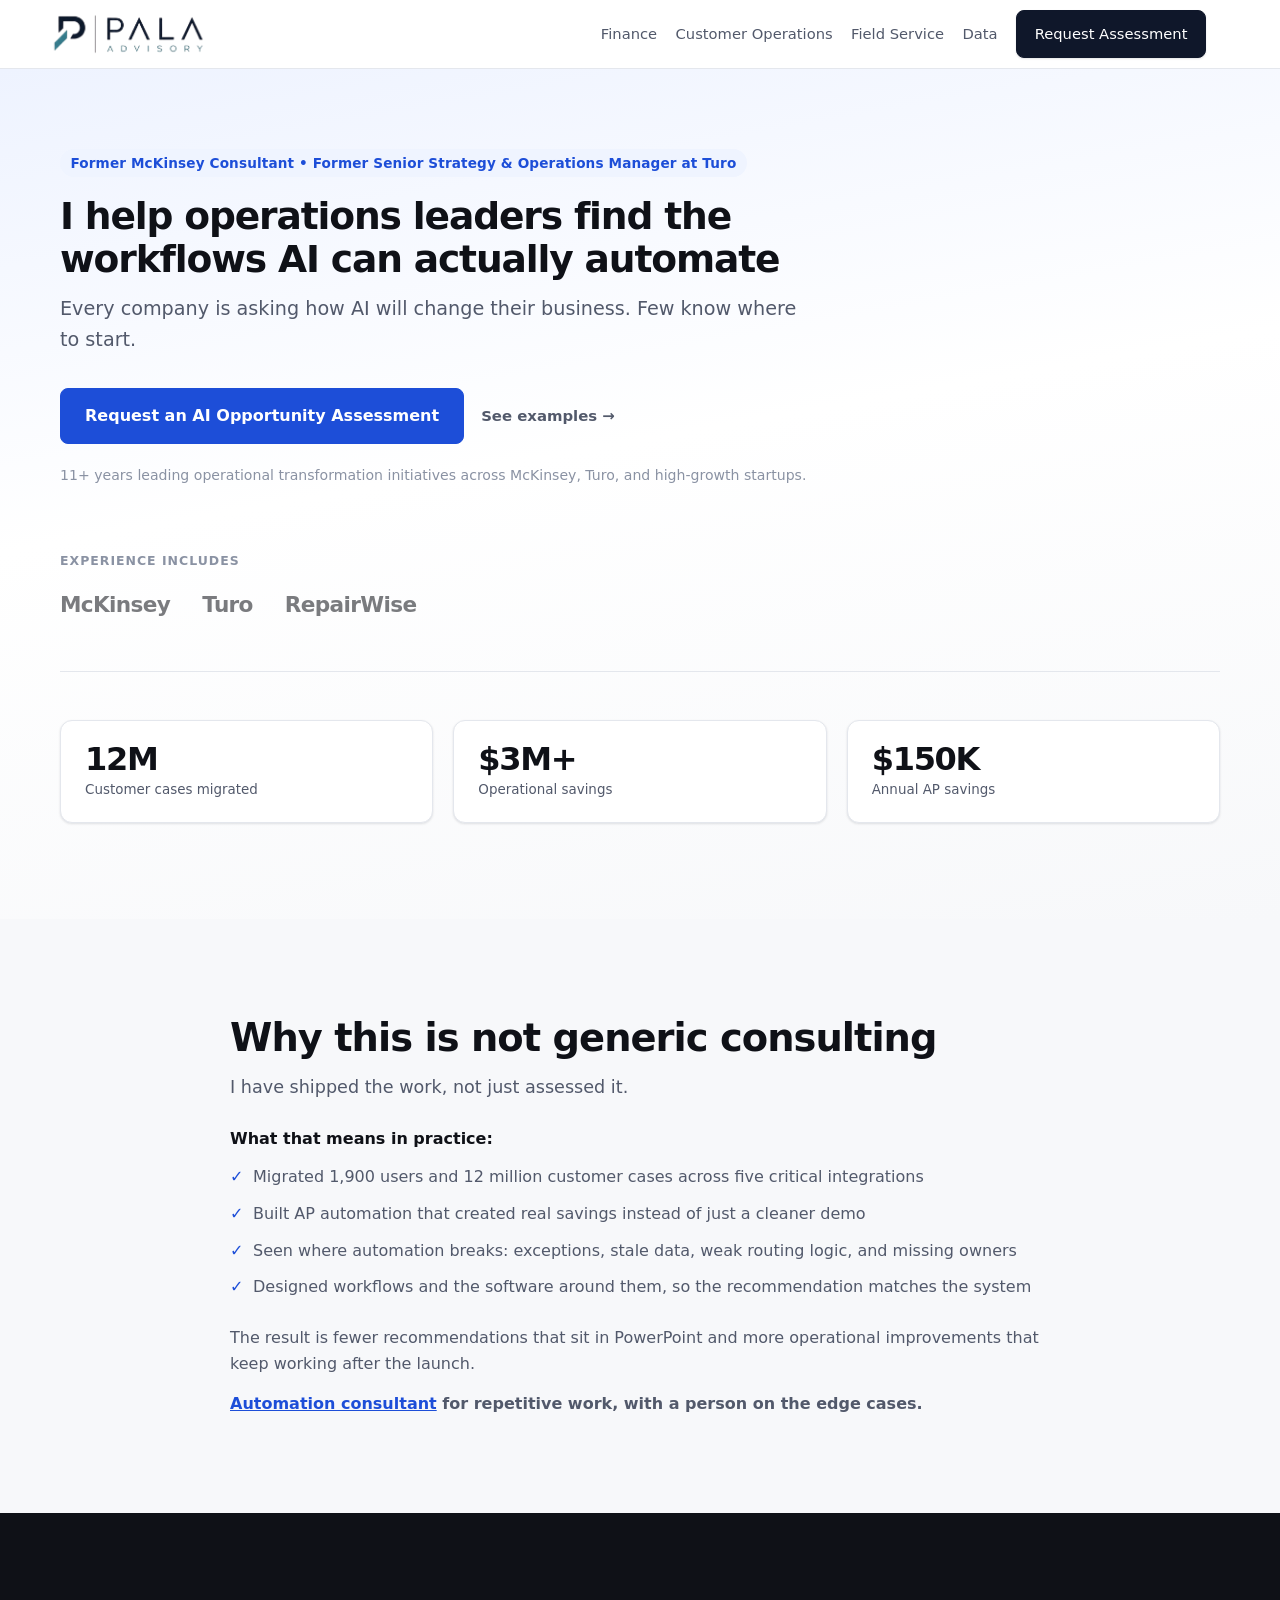
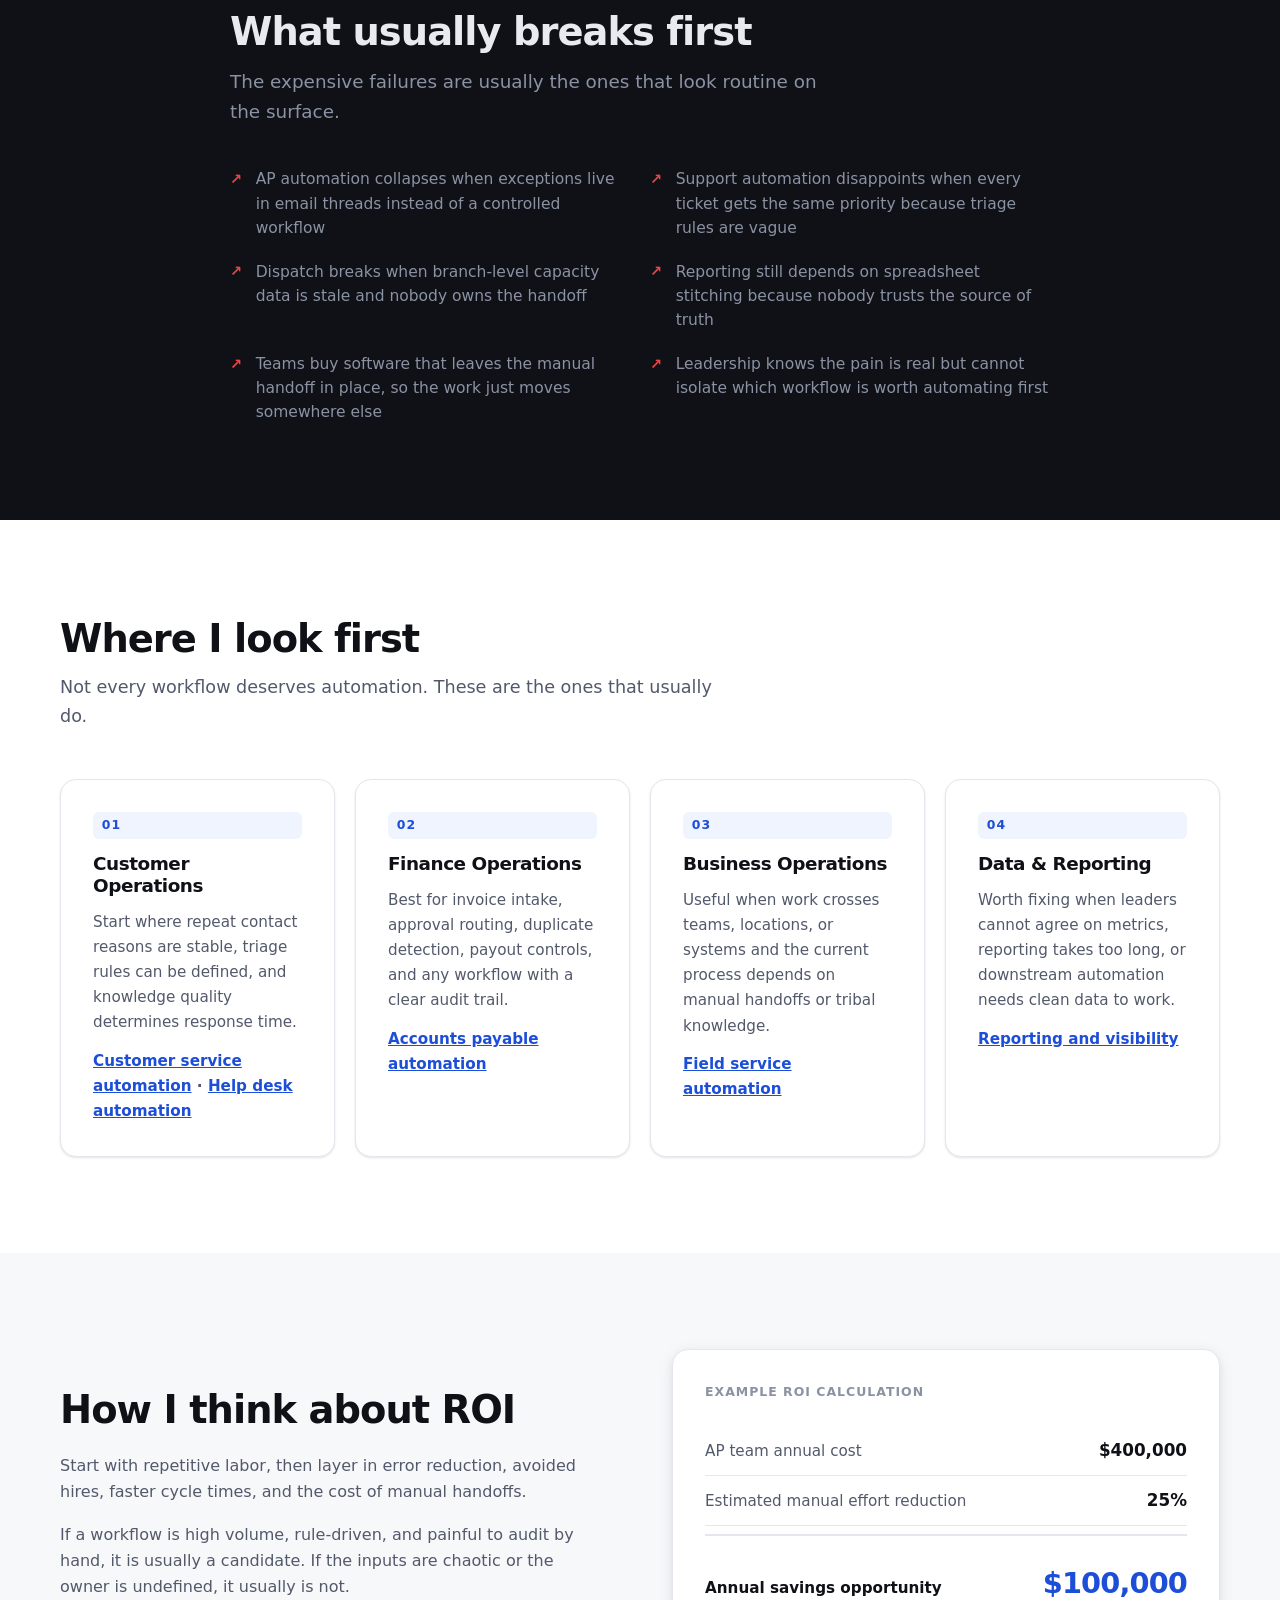
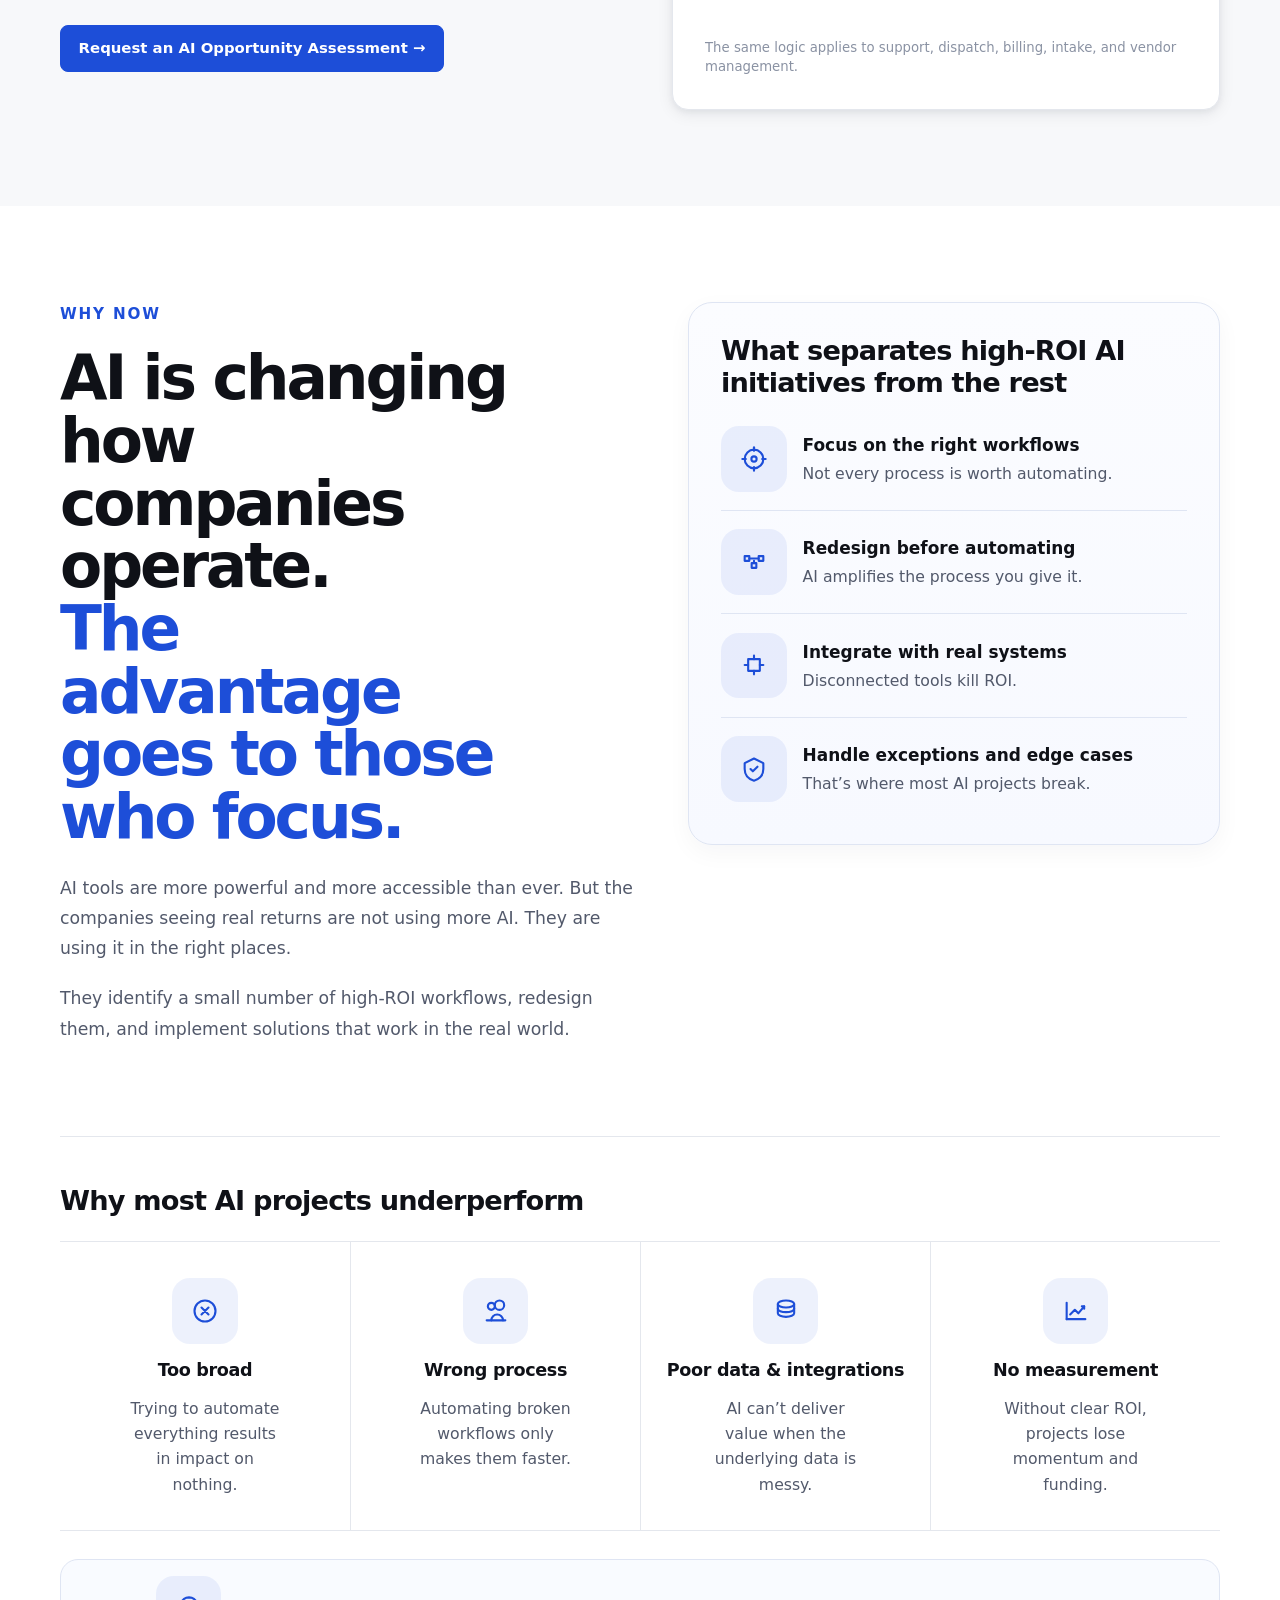
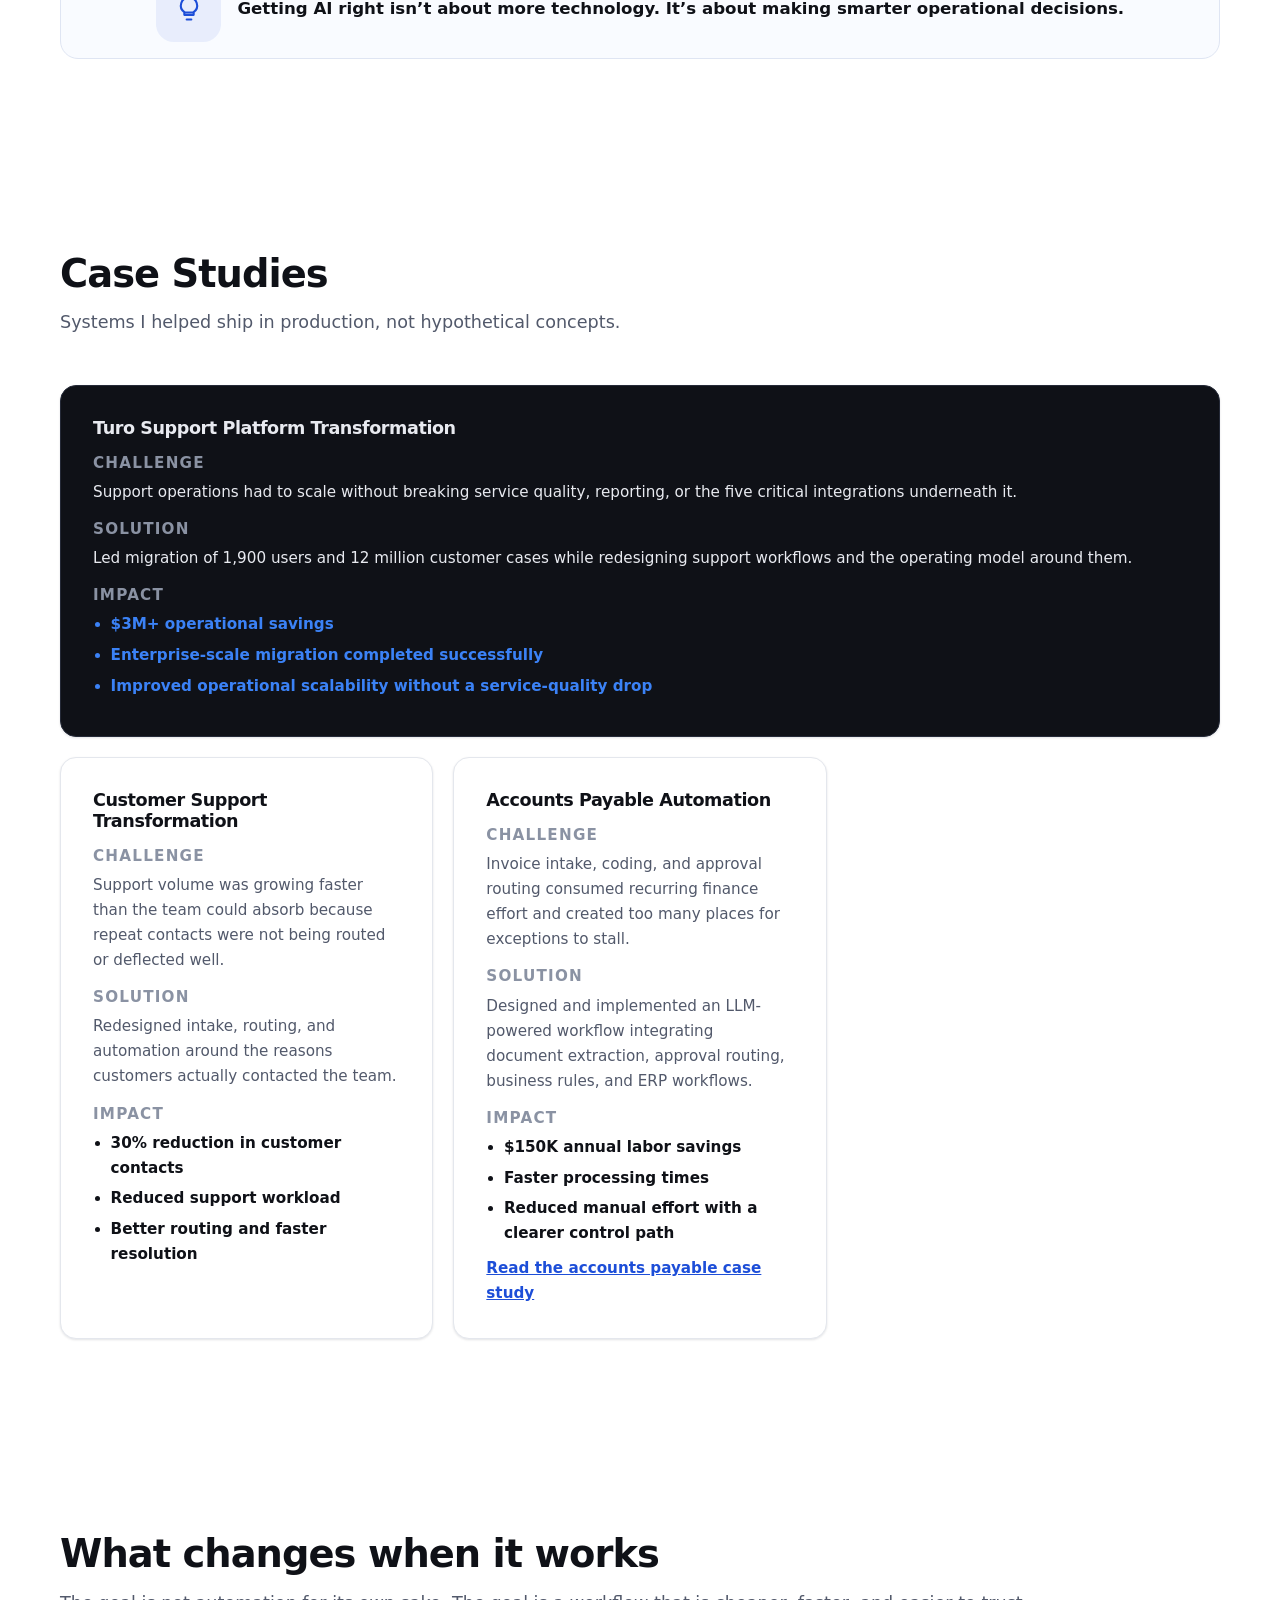
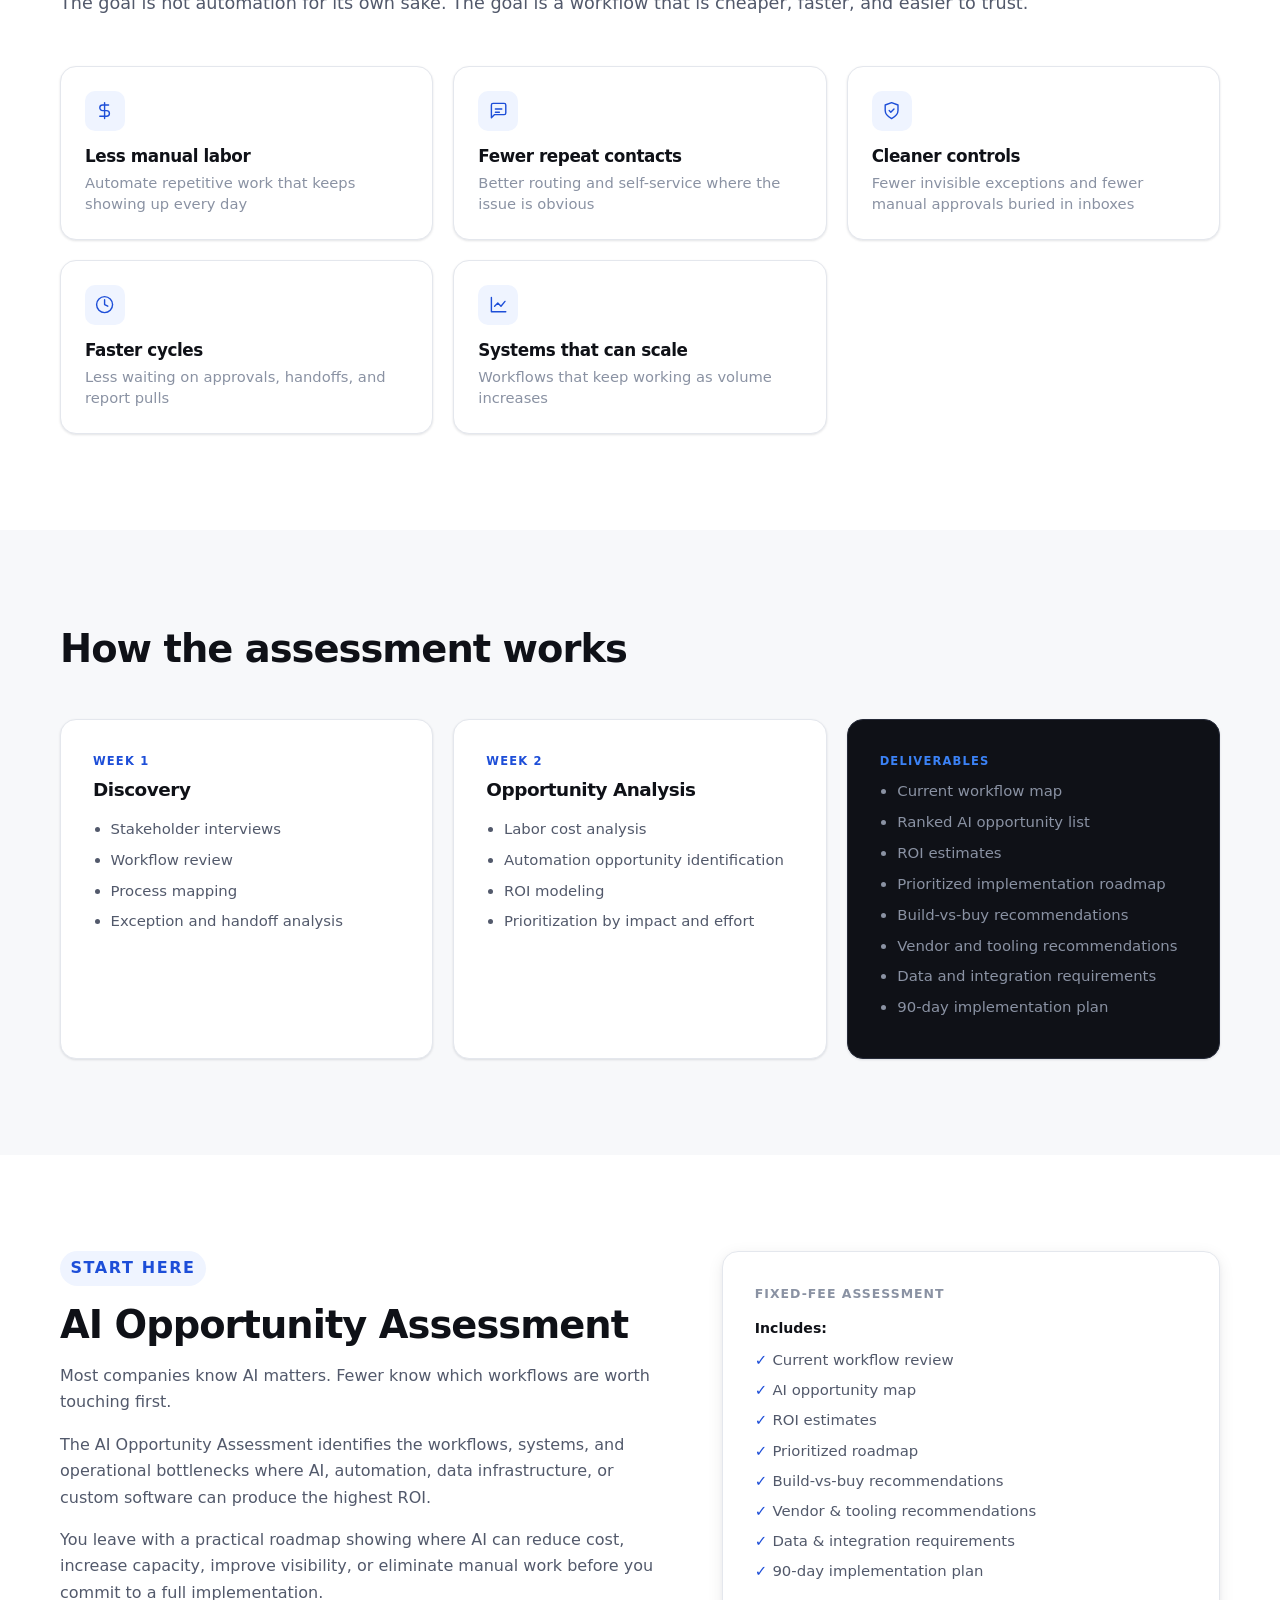
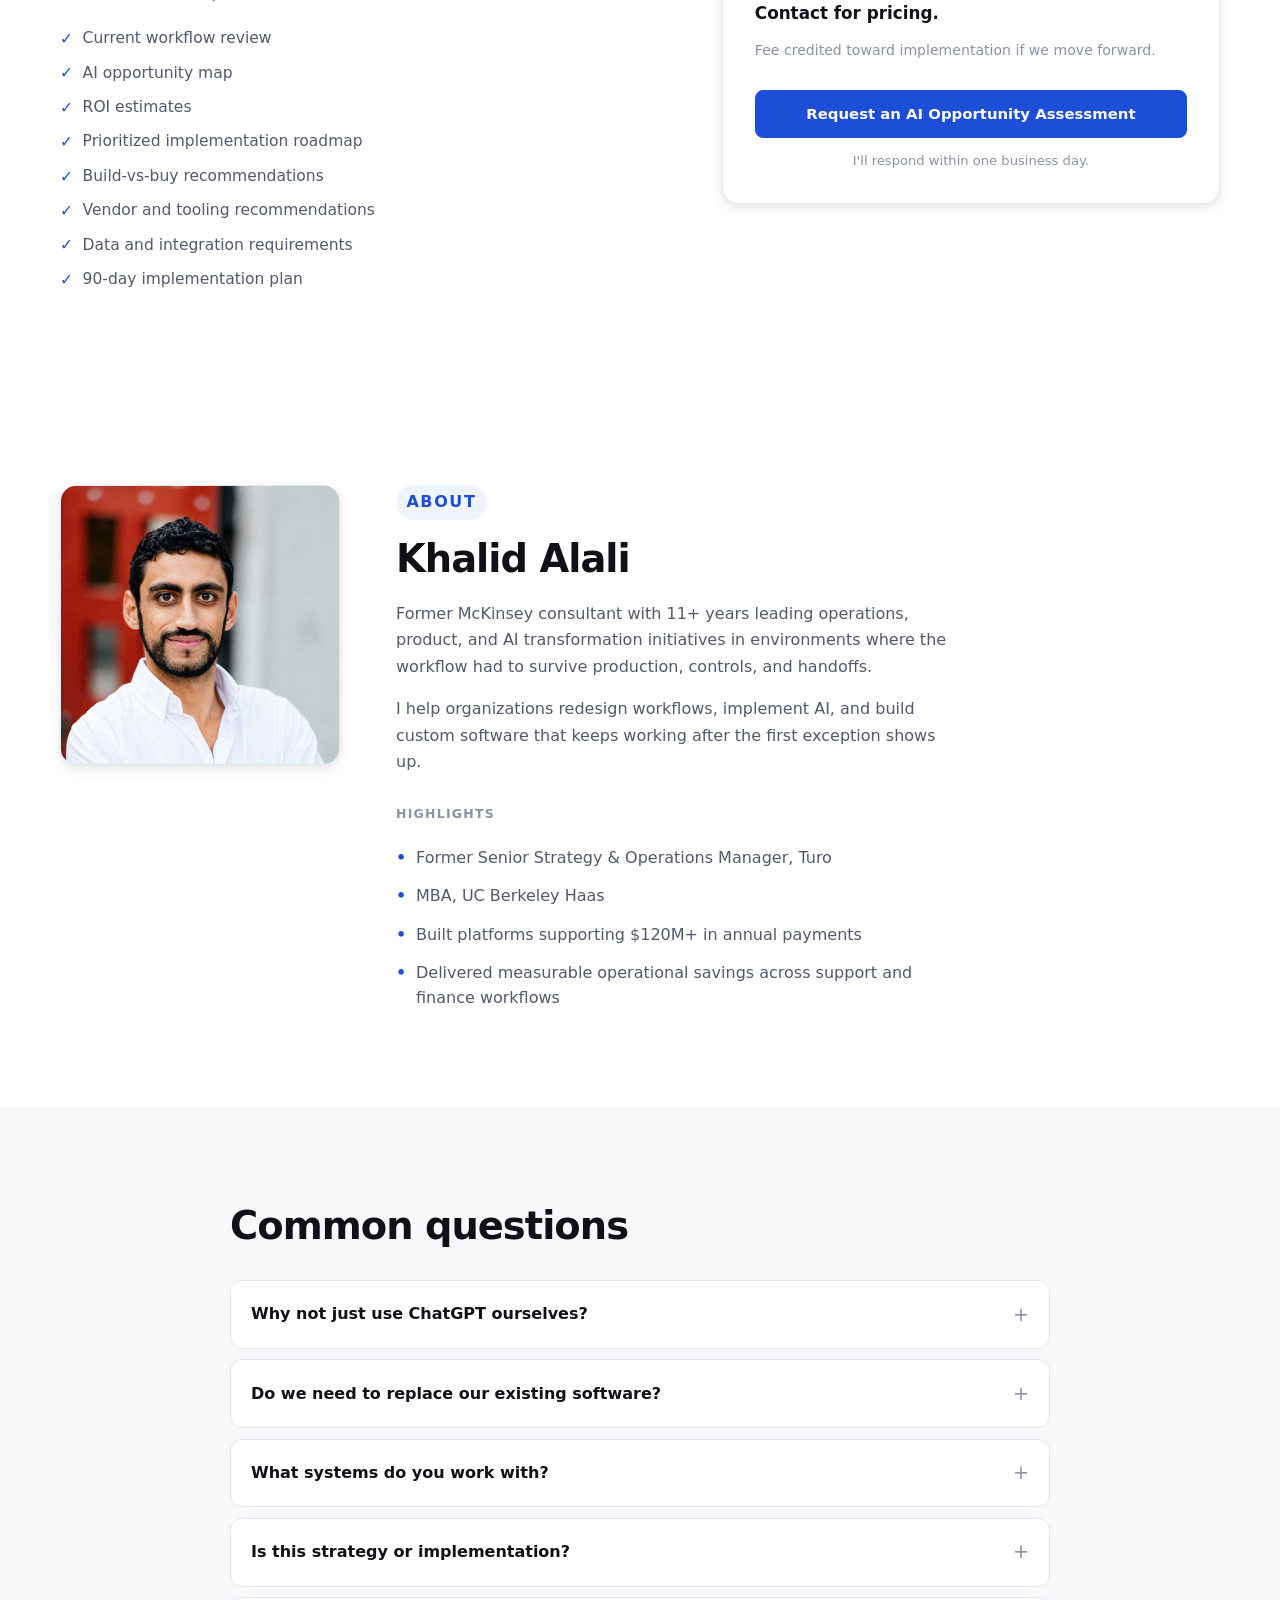
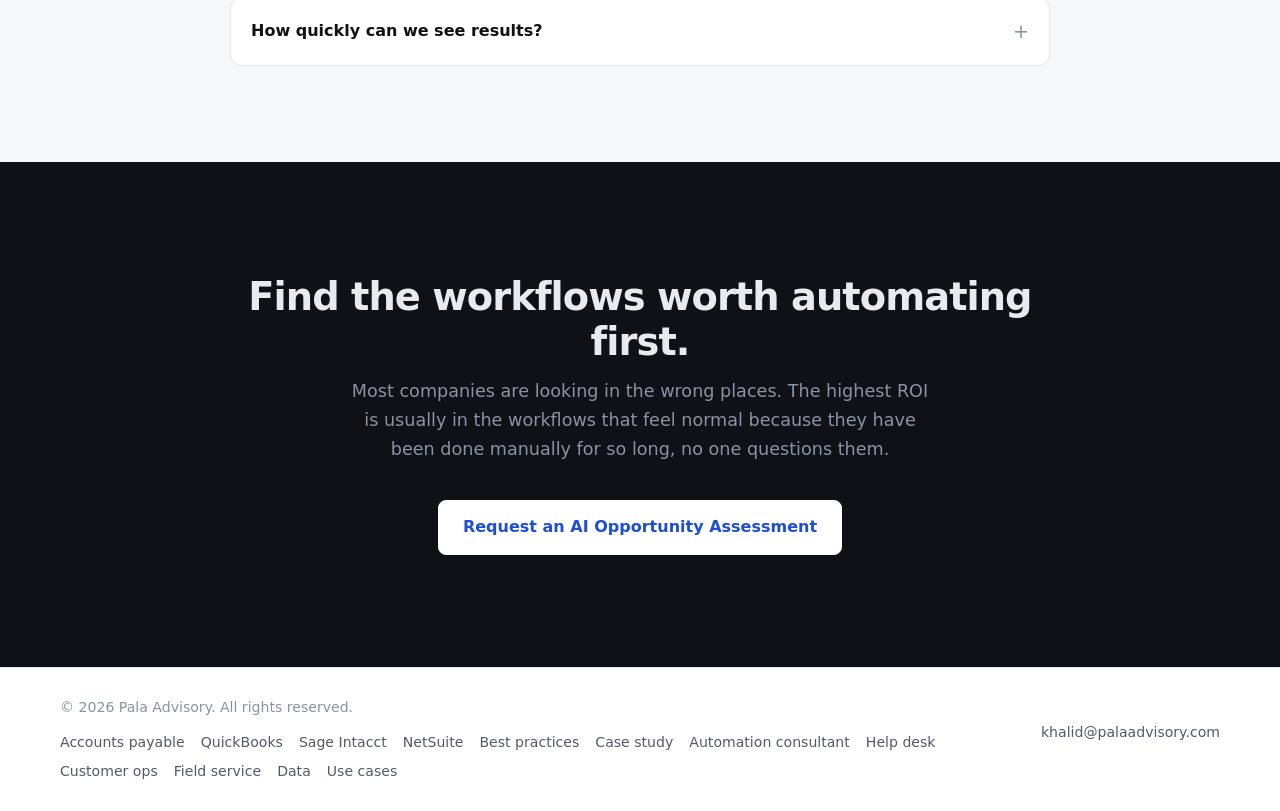
==== commit 087dfbf1: "Reframe the automation consultant and help desk pages. The consultant query is repetitive work with " ====
--- a/index.html
+++ b/index.html
@@ -194,7 +194,7 @@
           <p class="why-closer">
             The result is fewer recommendations that sit in PowerPoint and more operational improvements that keep working after the launch.
           </p>
-          <p class="service-more"><a href="./automation-consultant/">Automation consultant</a> for finance and operations workflows.</p>
+          <p class="service-more"><a href="./automation-consultant/">Automation consultant</a> for repetitive work, with a person on the edge cases.</p>
         </div>
       </section>
 
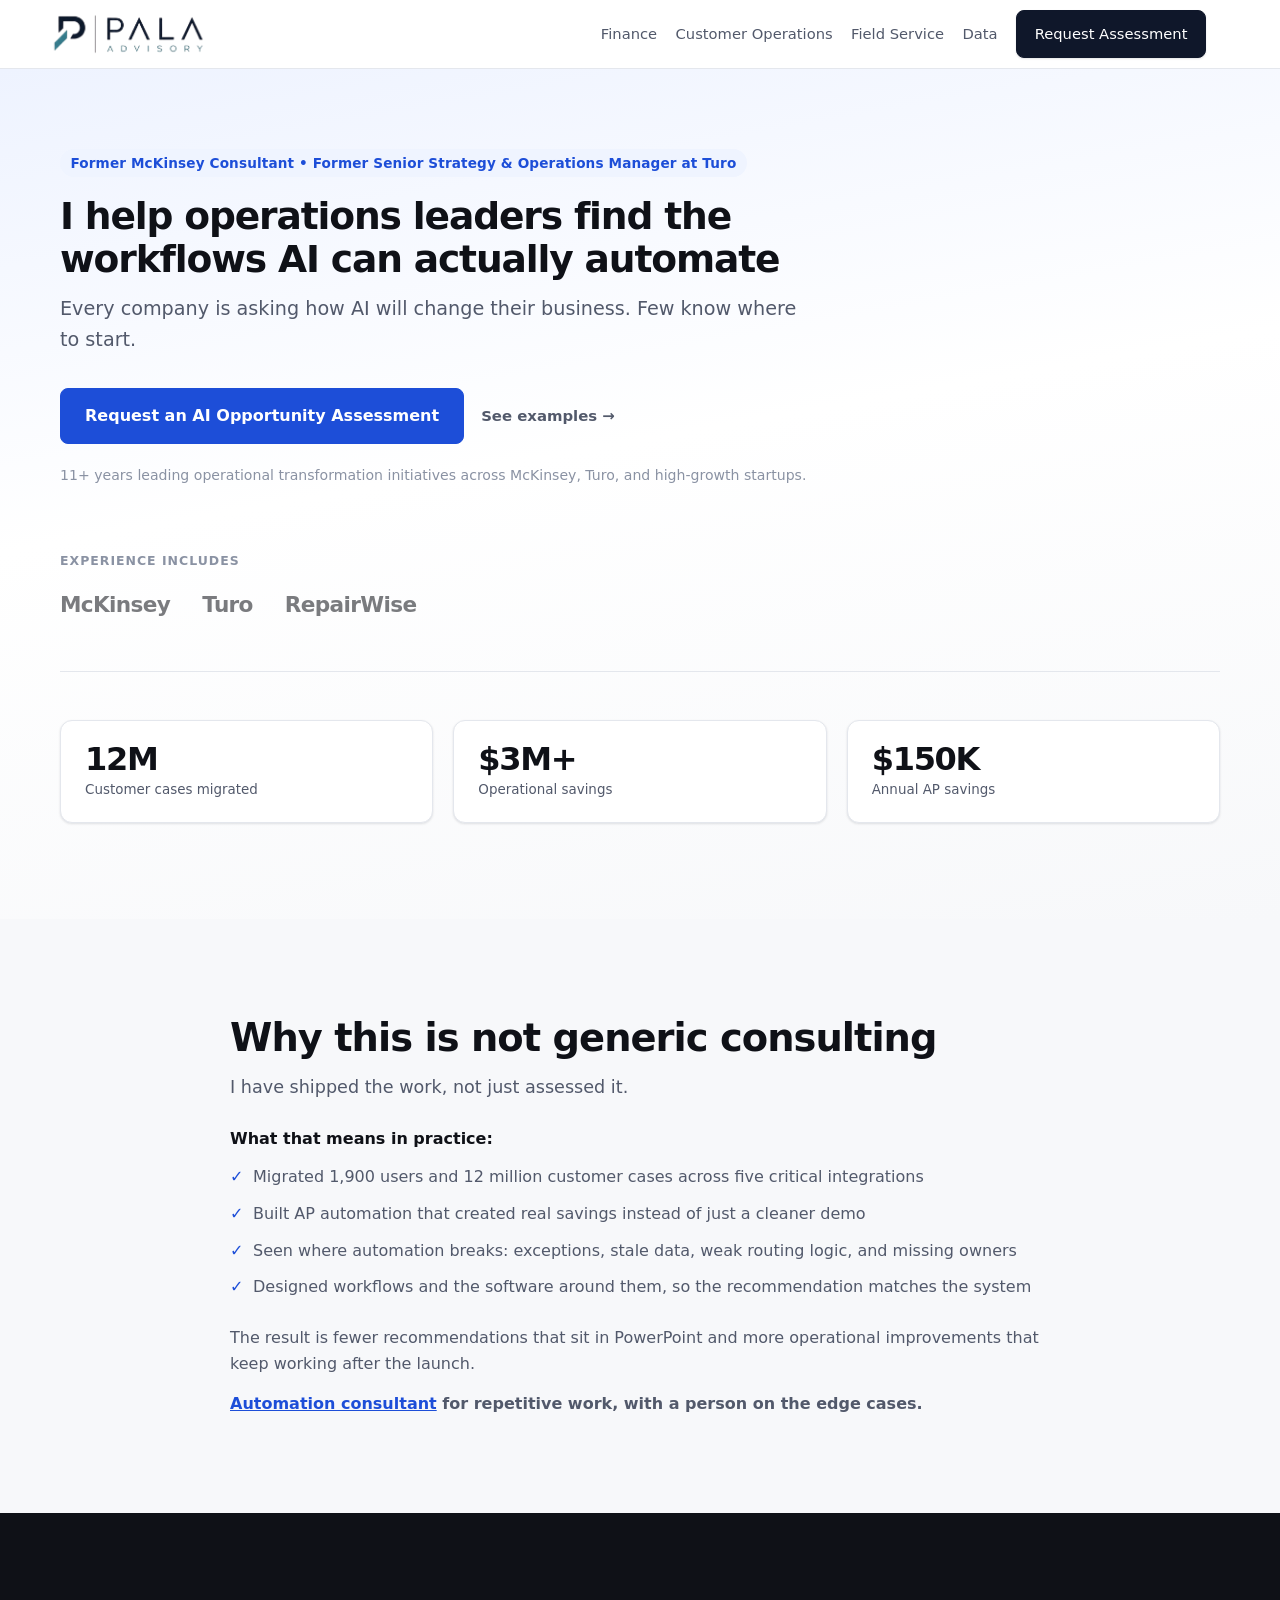
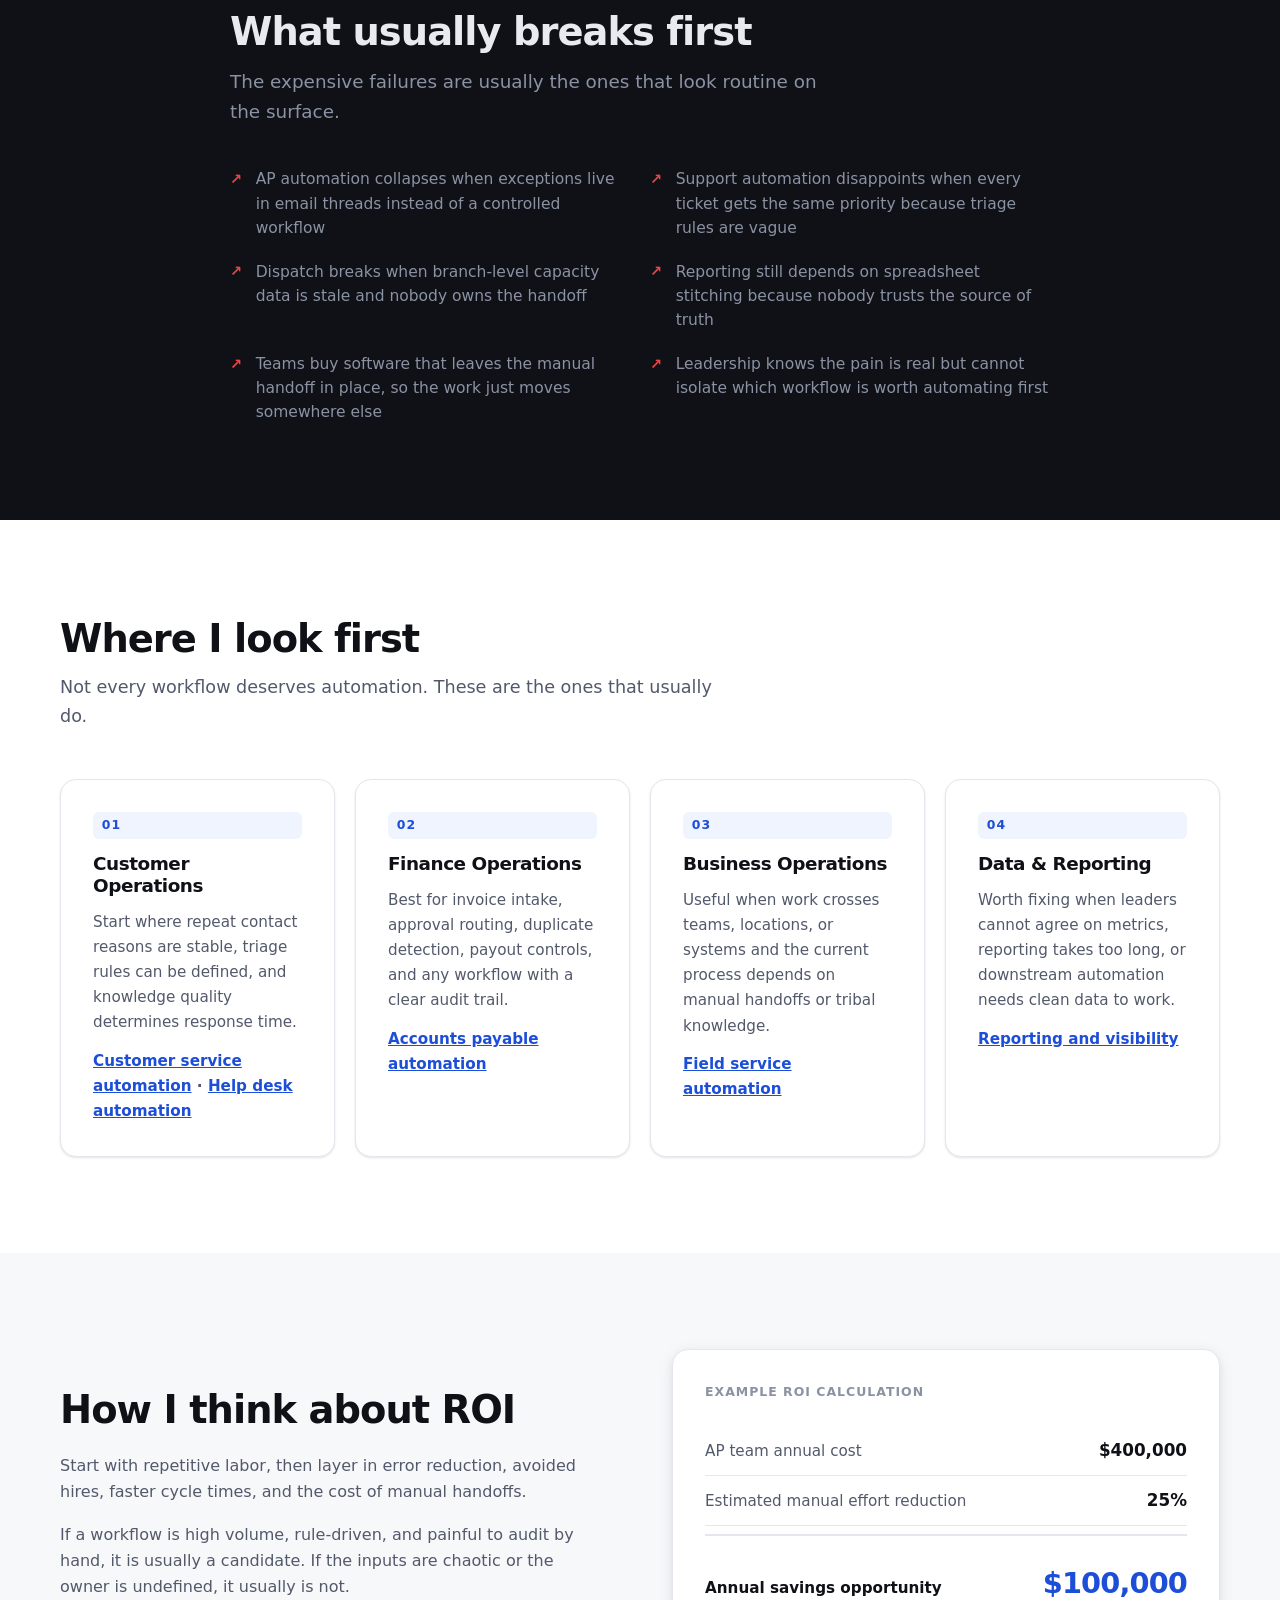
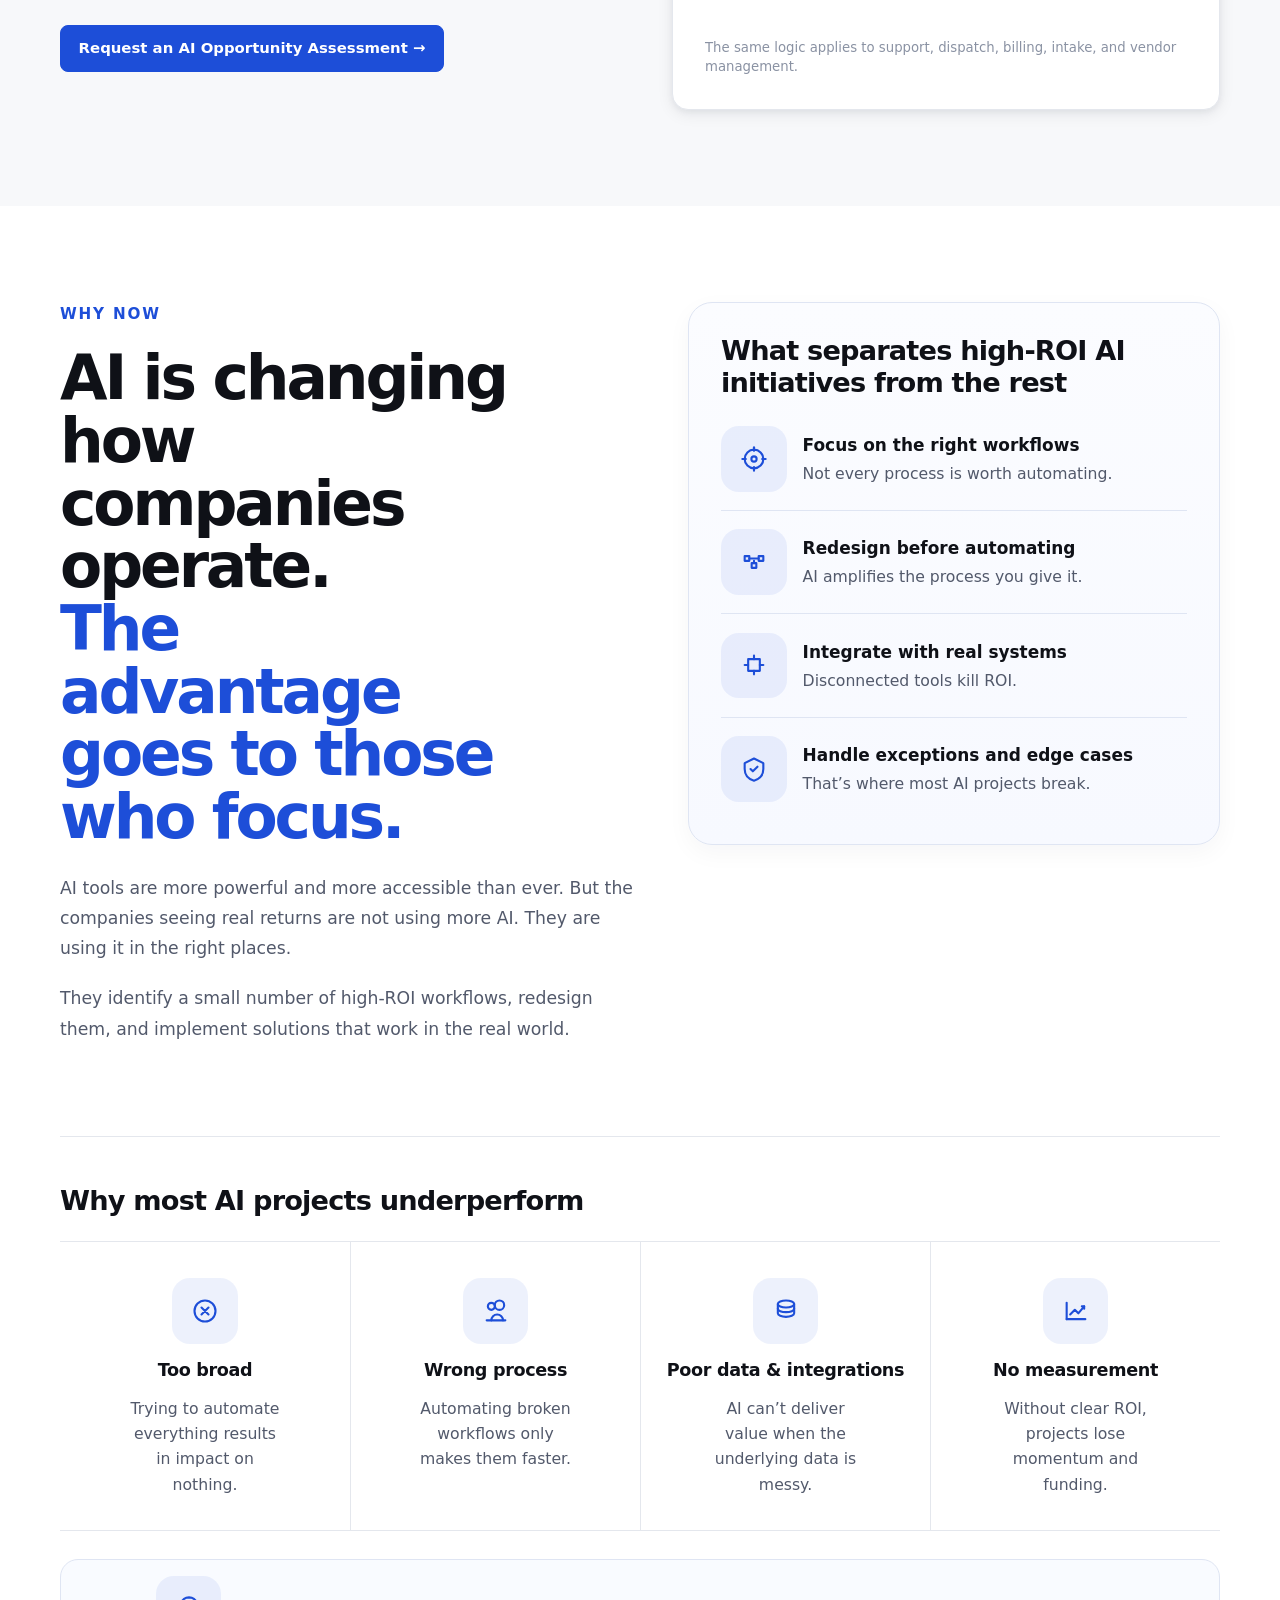
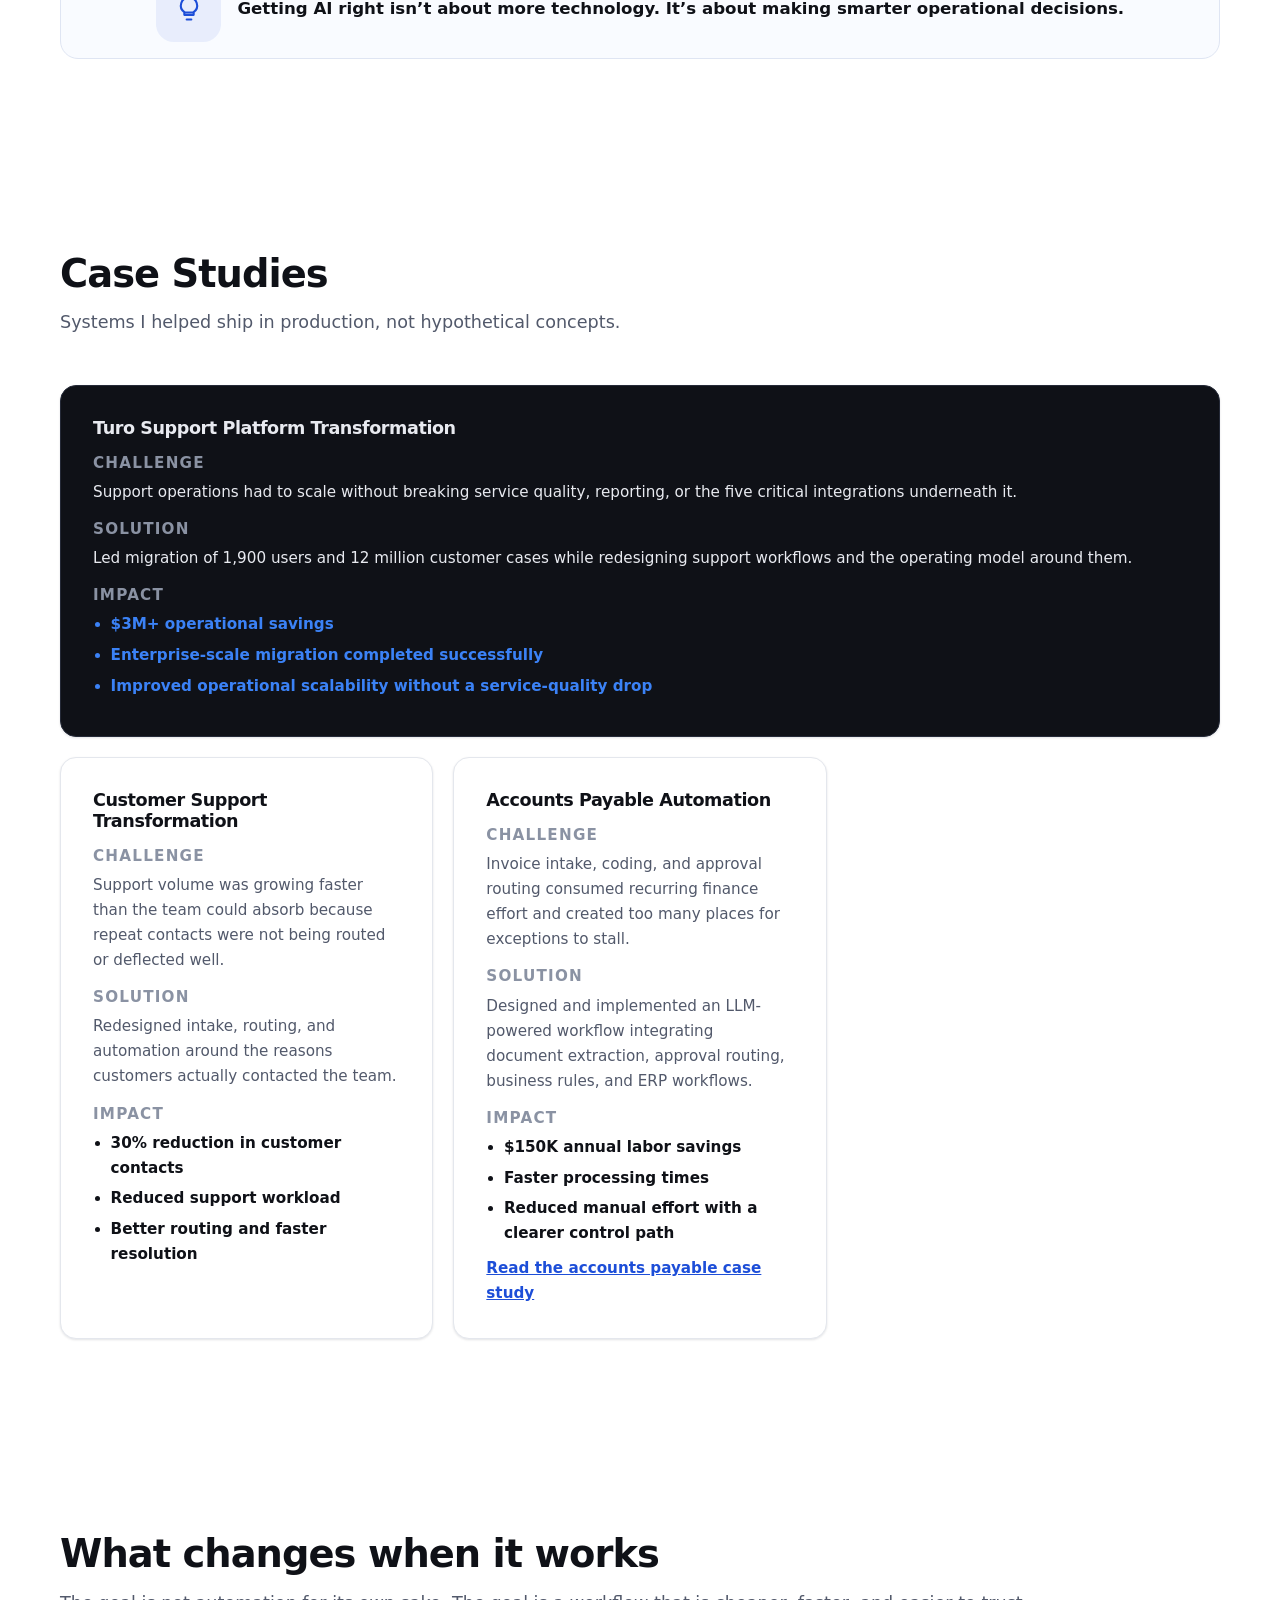
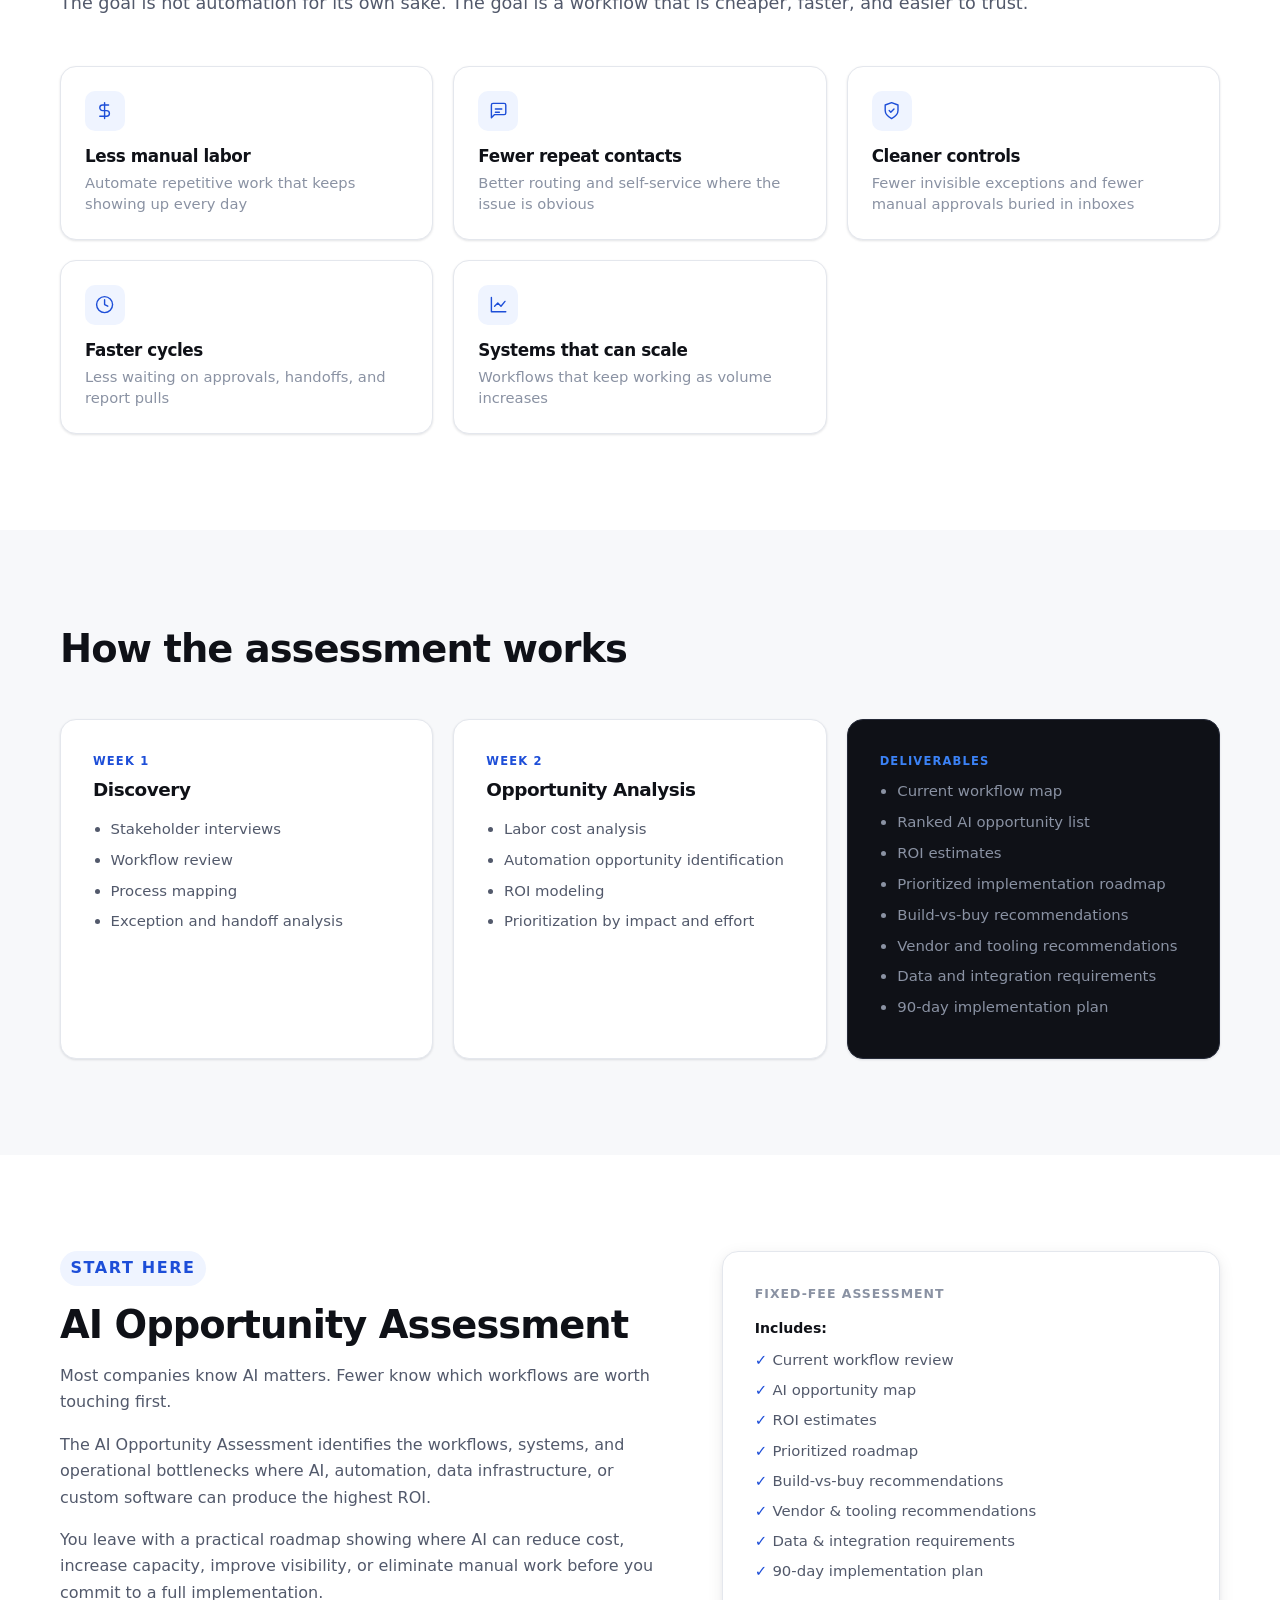
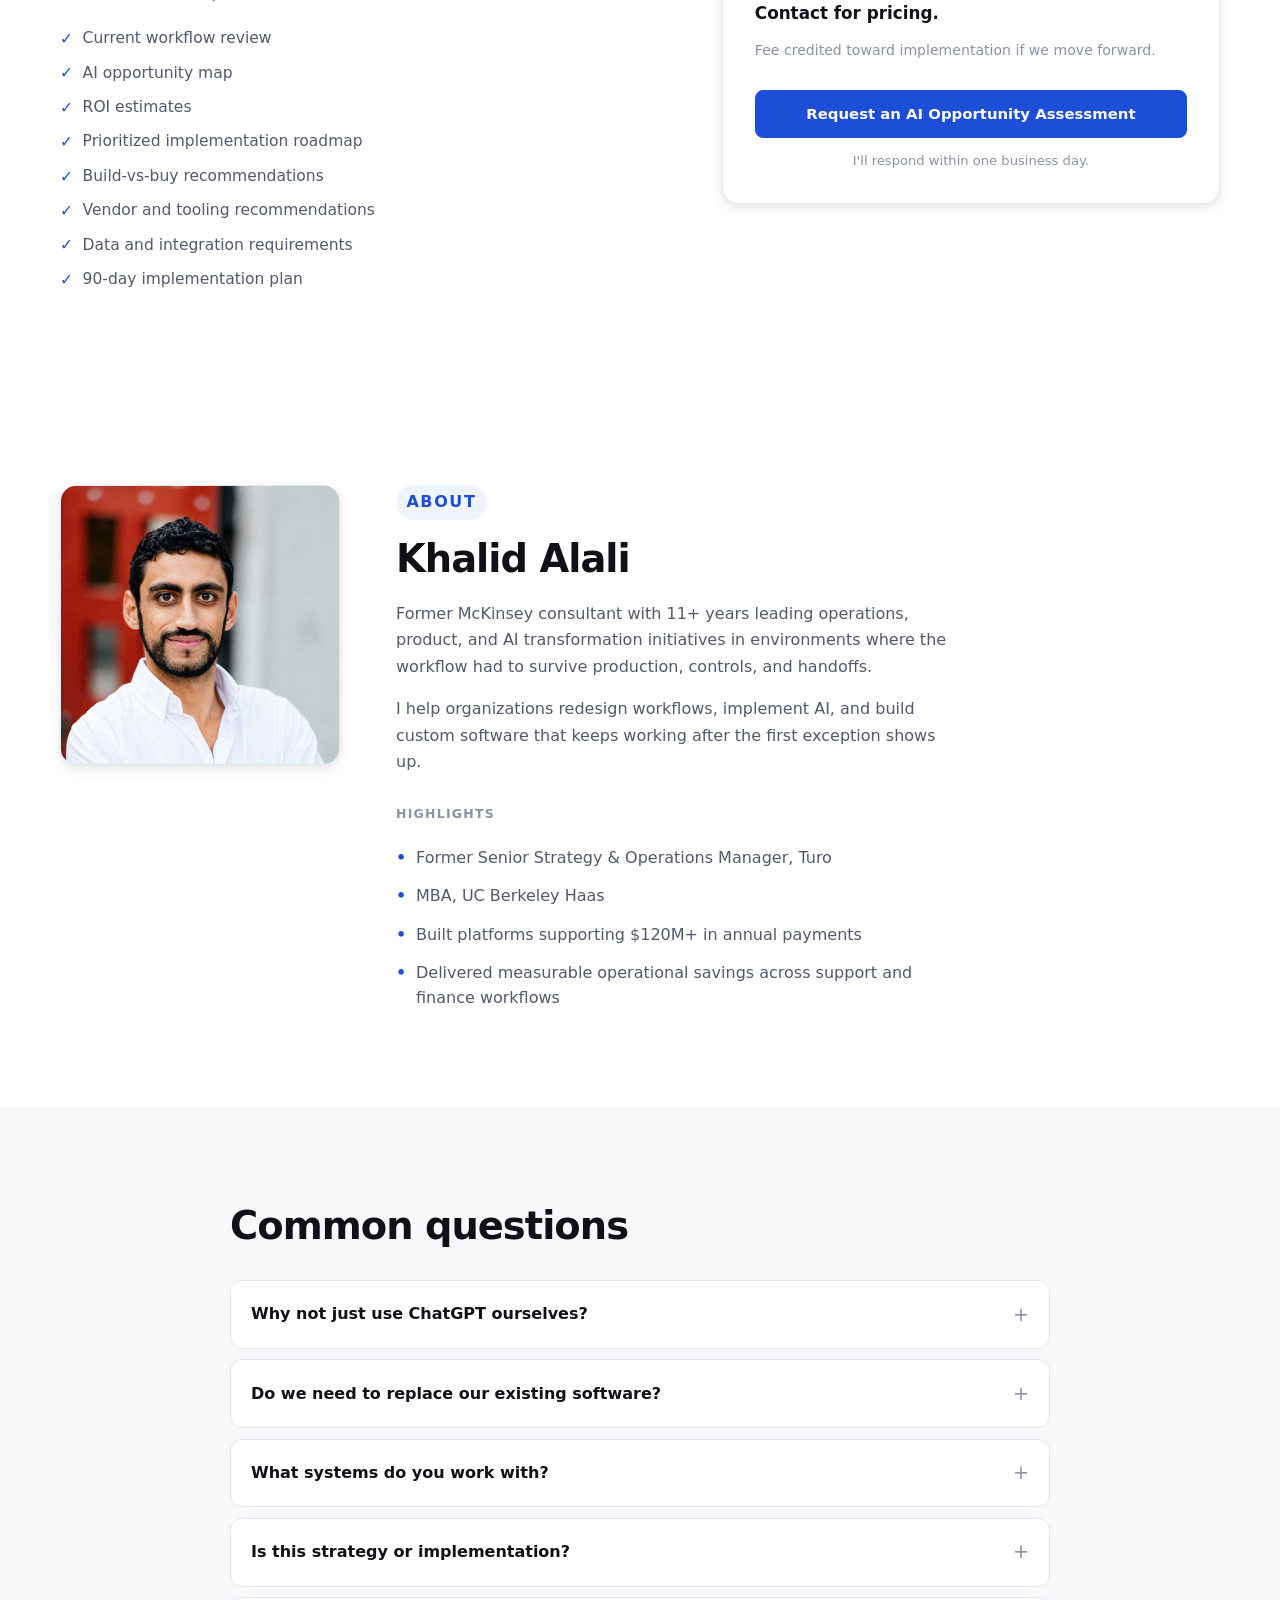
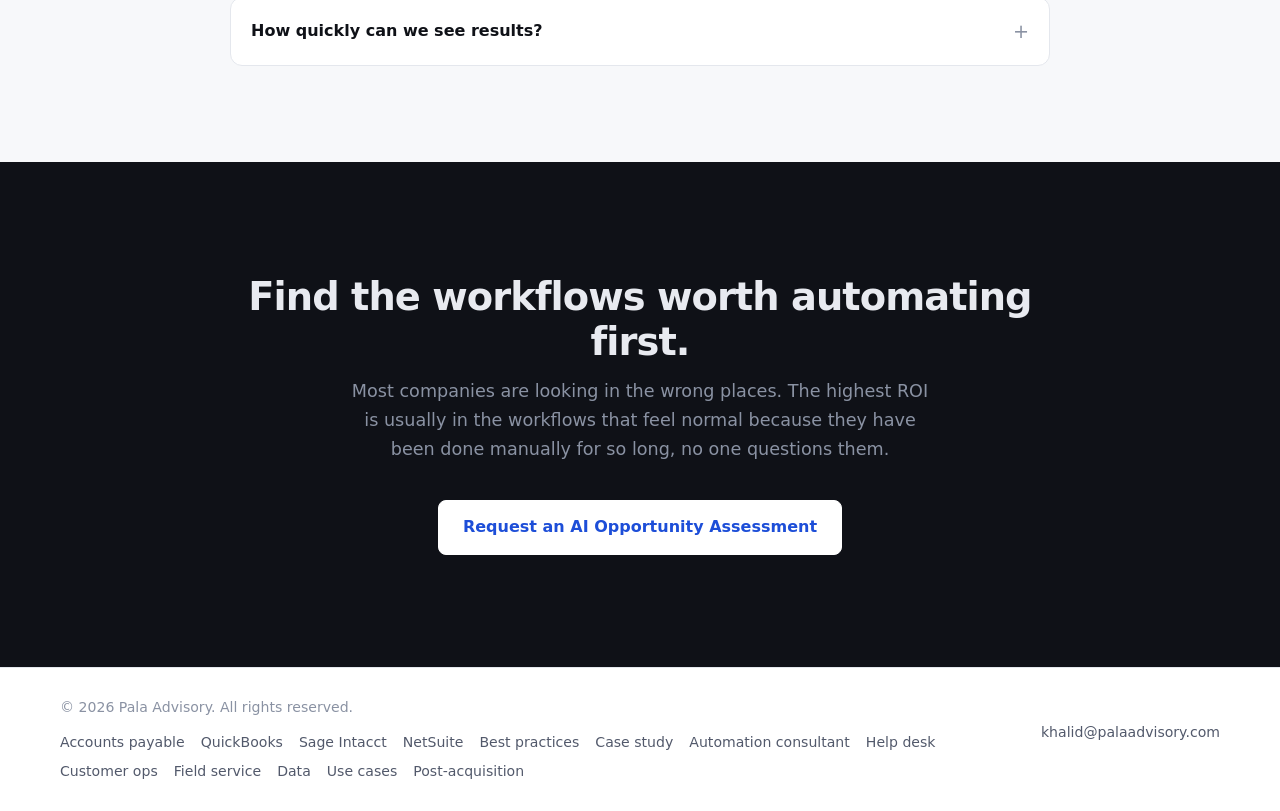
==== commit 73e64774: "Add a post-acquisition operations landing page for searchers. Ship /post-acquisition-operations as a" ====
--- a/index.html
+++ b/index.html
@@ -783,6 +783,7 @@
             <a href="./field-service-ai/">Field service</a>
             <a href="./operations-data/">Data</a>
             <a href="./what-should-ai-do-in-my-business/">Use cases</a>
+            <a href="./post-acquisition-operations/">Post-acquisition</a>
           </nav>
         </div>
         <p class="footer-email"><a href="mailto:khalid@palaadvisory.com">khalid@palaadvisory.com</a></p>
--- a/styles.css
+++ b/styles.css
@@ -1982,3 +1982,308 @@
     gap: 0.35rem;
   }
 }
+
+/* ─── POST-ACQUISITION LANDING ─── */
+.problem-close {
+  margin: 2.25rem 0 0;
+  font-size: 1.08rem;
+  font-weight: 640;
+  color: var(--text-on-dark);
+  max-width: 40rem;
+}
+
+.rebuild-visual {
+  display: grid;
+  grid-template-columns: minmax(0, 1fr) auto minmax(0, 1fr) auto minmax(0, 1fr);
+  gap: 1rem;
+  align-items: stretch;
+  margin: 0 0 3.5rem;
+}
+
+.rebuild-stage {
+  background: #fff;
+  border: 1px solid var(--border);
+  border-radius: var(--radius-lg);
+  padding: 1.5rem 1.6rem;
+  box-shadow: var(--shadow-sm);
+}
+
+.rebuild-stage-active {
+  background: var(--bg-dark);
+  border-color: var(--border-dark);
+}
+
+.rebuild-kicker {
+  font-size: 0.72rem;
+  font-weight: 700;
+  letter-spacing: 0.1em;
+  text-transform: uppercase;
+  color: var(--text-muted);
+  margin: 0 0 0.45rem;
+}
+
+.rebuild-stage-active .rebuild-kicker {
+  color: var(--accent);
+}
+
+.rebuild-title {
+  font-size: 1.05rem;
+  font-weight: 720;
+  letter-spacing: -0.02em;
+  color: var(--text);
+  margin: 0 0 0.55rem;
+}
+
+.rebuild-stage-active .rebuild-title {
+  color: var(--text-on-dark);
+}
+
+.rebuild-body {
+  margin: 0;
+  font-size: 0.95rem;
+  line-height: 1.5;
+  color: var(--text-soft);
+}
+
+.rebuild-stage-active .rebuild-body {
+  color: var(--text-soft-on-dark);
+}
+
+.rebuild-connector {
+  display: flex;
+  align-items: center;
+  justify-content: center;
+  color: var(--text-muted);
+  font-size: 1.15rem;
+  font-weight: 700;
+}
+
+.rebuild-arrow-down {
+  display: none;
+}
+
+.rebuild-steps {
+  margin-bottom: 3.25rem;
+}
+
+.step-list {
+  list-style: none;
+  padding: 0;
+  margin: 0.85rem 0 0;
+}
+
+.step-list li {
+  position: relative;
+  padding-left: 0.95rem;
+  margin: 0 0 0.35rem;
+  font-size: 0.88rem;
+  color: var(--text-soft);
+  line-height: 1.45;
+}
+
+.step-list li::before {
+  content: "–";
+  position: absolute;
+  left: 0;
+  color: var(--text-muted);
+}
+
+.build-examples {
+  padding-top: 0.5rem;
+}
+
+.build-examples .use-case-grid {
+  grid-template-columns: repeat(6, minmax(0, 1fr));
+}
+
+.build-examples .use-case-card {
+  grid-column: span 2;
+}
+
+.build-examples .use-case-card:nth-child(4) {
+  grid-column: 2 / span 2;
+}
+
+.build-examples .use-case-card:nth-child(5) {
+  grid-column: 4 / span 2;
+}
+
+.positioning-close {
+  font-size: 1.12rem;
+  font-weight: 640;
+  color: var(--text);
+}
+
+.proof-stats {
+  grid-template-columns: repeat(5, minmax(0, 1fr));
+}
+
+.proof-note {
+  margin: 1.5rem 0 0;
+  font-size: 0.95rem;
+  color: var(--text-soft);
+  max-width: 46rem;
+}
+
+.engagement-grid {
+  display: grid;
+  grid-template-columns: repeat(2, minmax(0, 1fr));
+  gap: 1.25rem;
+  align-items: stretch;
+}
+
+.engagement-grid .assessment-week-card {
+  display: flex;
+  flex-direction: column;
+}
+
+.engagement-grid .btn {
+  margin-top: auto;
+  align-self: flex-start;
+}
+
+.engagement-grid .assess-price {
+  font-size: 1.7rem;
+  margin: 0 0 0.85rem;
+}
+
+.assess-price-on-dark {
+  color: var(--text-on-dark);
+}
+
+.timing-grid {
+  display: grid;
+  grid-template-columns: repeat(3, minmax(0, 1fr));
+  gap: 1.25rem;
+}
+
+.timing-card {
+  background: #fff;
+  border: 1px solid var(--border);
+  border-radius: var(--radius-lg);
+  padding: 1.75rem;
+  box-shadow: var(--shadow-sm);
+}
+
+.timing-card h3 {
+  margin: 0 0 0.65rem;
+}
+
+.timing-card p:last-child {
+  margin: 0;
+}
+
+.timing-card-emphasis {
+  background: var(--bg-dark);
+  border-color: var(--border-dark);
+}
+
+.timing-card-emphasis h3,
+.timing-card-emphasis p {
+  color: var(--text-on-dark);
+}
+
+.timing-card-emphasis .week-label {
+  color: var(--accent);
+}
+
+.final-cta-split {
+  display: grid;
+  grid-template-columns: minmax(0, 0.95fr) minmax(0, 1.05fr);
+  gap: 3.5rem;
+  align-items: start;
+}
+
+.final-cta-copy h2 {
+  text-wrap: balance;
+}
+
+.final-cta-copy p {
+  margin: 0;
+  max-width: 38rem;
+}
+
+.final-cta-eyebrow {
+  background: rgba(59, 130, 246, 0.16);
+  color: #bfdbfe;
+}
+
+.final-cta-card {
+  background: #fff;
+  border: 1px solid var(--border);
+  border-radius: var(--radius-lg);
+  padding: 2rem;
+  box-shadow: var(--shadow-lg);
+}
+
+.final-cta-card .btn-primary {
+  background: var(--primary);
+  border-color: var(--primary);
+  color: #fff;
+}
+
+.final-cta-card .btn-primary:hover {
+  background: var(--primary-strong);
+  border-color: var(--primary-strong);
+}
+
+.final-cta-card .intake-success a {
+  color: var(--primary);
+}
+
+@media (max-width: 1100px) {
+  .rebuild-visual,
+  .proof-stats,
+  .timing-grid {
+    grid-template-columns: 1fr;
+  }
+
+  .rebuild-connector {
+    padding: 0.15rem 0;
+  }
+
+  .rebuild-arrow-right {
+    display: none;
+  }
+
+  .rebuild-arrow-down {
+    display: inline;
+  }
+
+  .build-examples .use-case-grid {
+    grid-template-columns: repeat(2, minmax(0, 1fr));
+  }
+
+  .build-examples .use-case-card,
+  .build-examples .use-case-card:nth-child(4),
+  .build-examples .use-case-card:nth-child(5) {
+    grid-column: auto;
+  }
+
+  .final-cta-split,
+  .engagement-grid {
+    grid-template-columns: 1fr;
+    gap: 2rem;
+  }
+}
+
+@media (max-width: 640px) {
+  .rebuild-visual,
+  .proof-stats,
+  .timing-grid,
+  .engagement-grid,
+  .build-examples .use-case-grid,
+  .final-cta-split {
+    grid-template-columns: 1fr;
+  }
+
+  .build-examples .use-case-card,
+  .build-examples .use-case-card:nth-child(4),
+  .build-examples .use-case-card:nth-child(5) {
+    grid-column: auto;
+  }
+
+  .final-cta-card {
+    padding: 1.35rem;
+  }
+}
